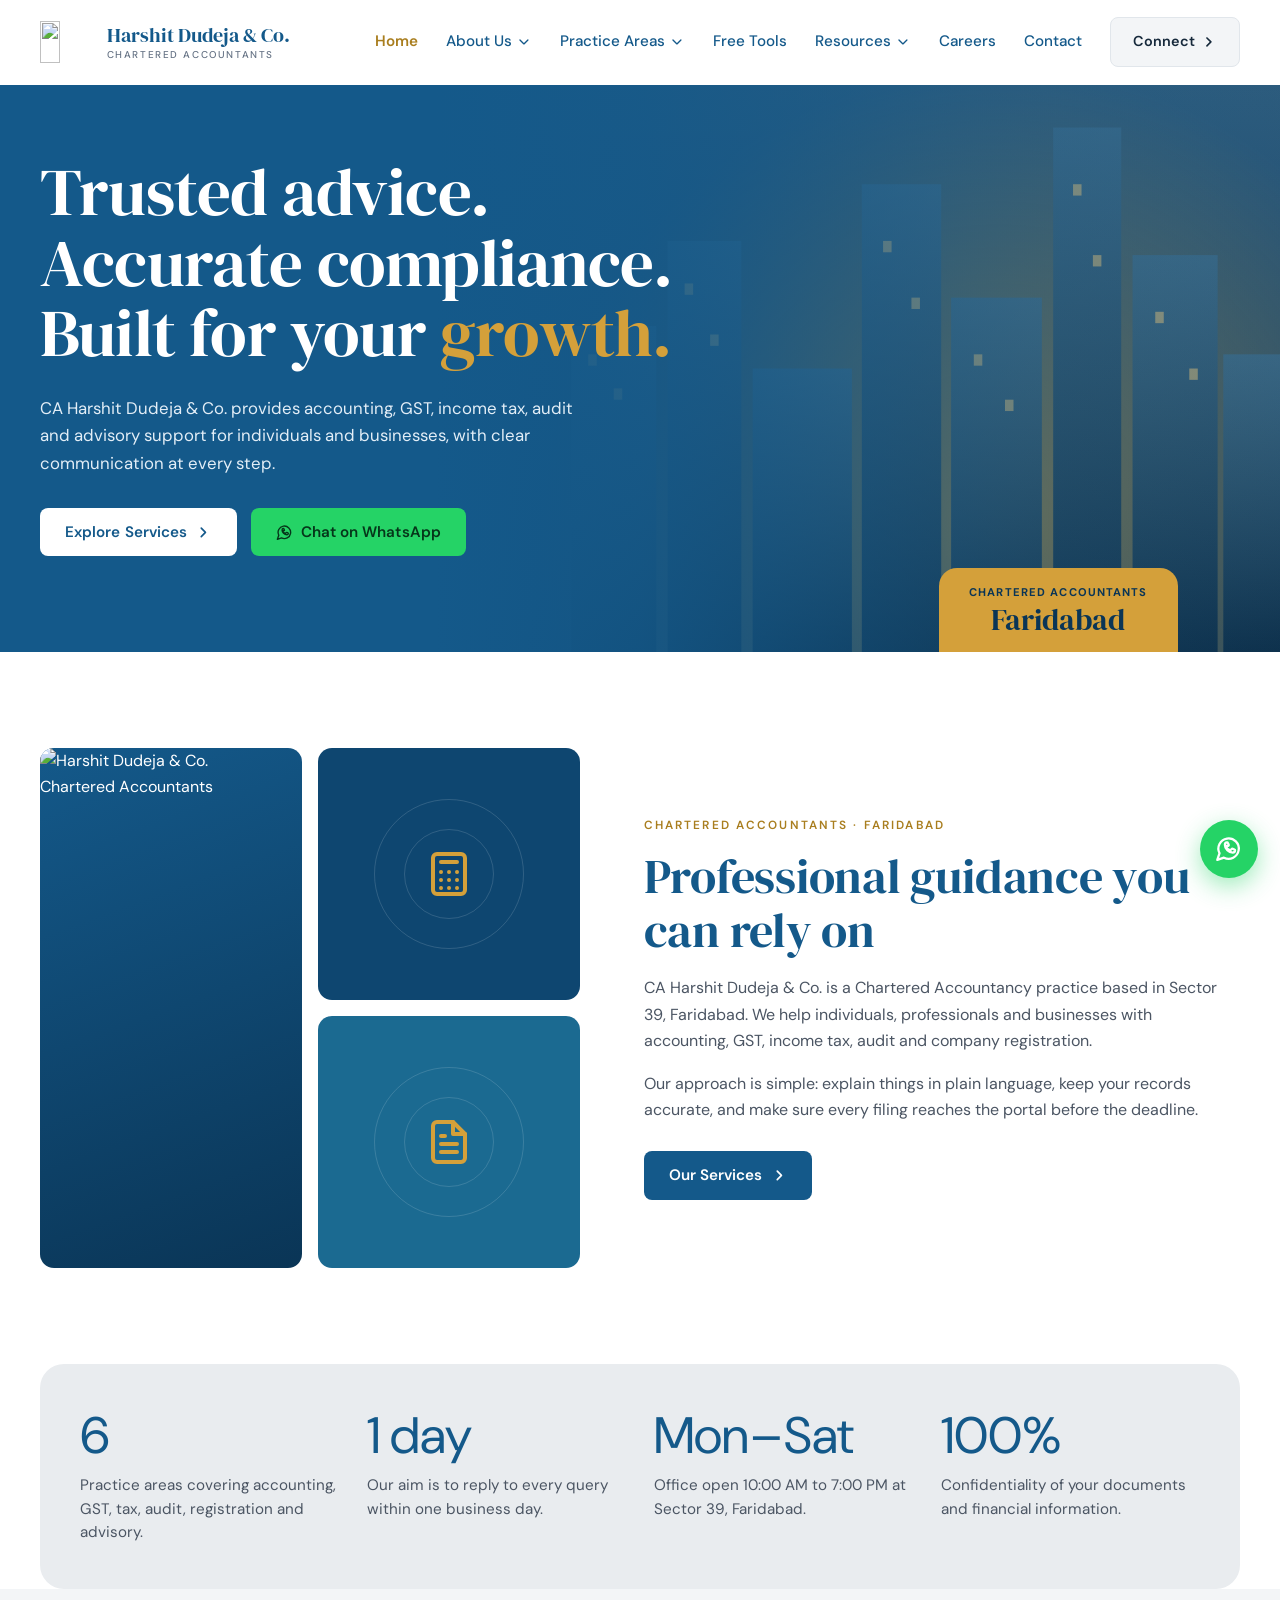
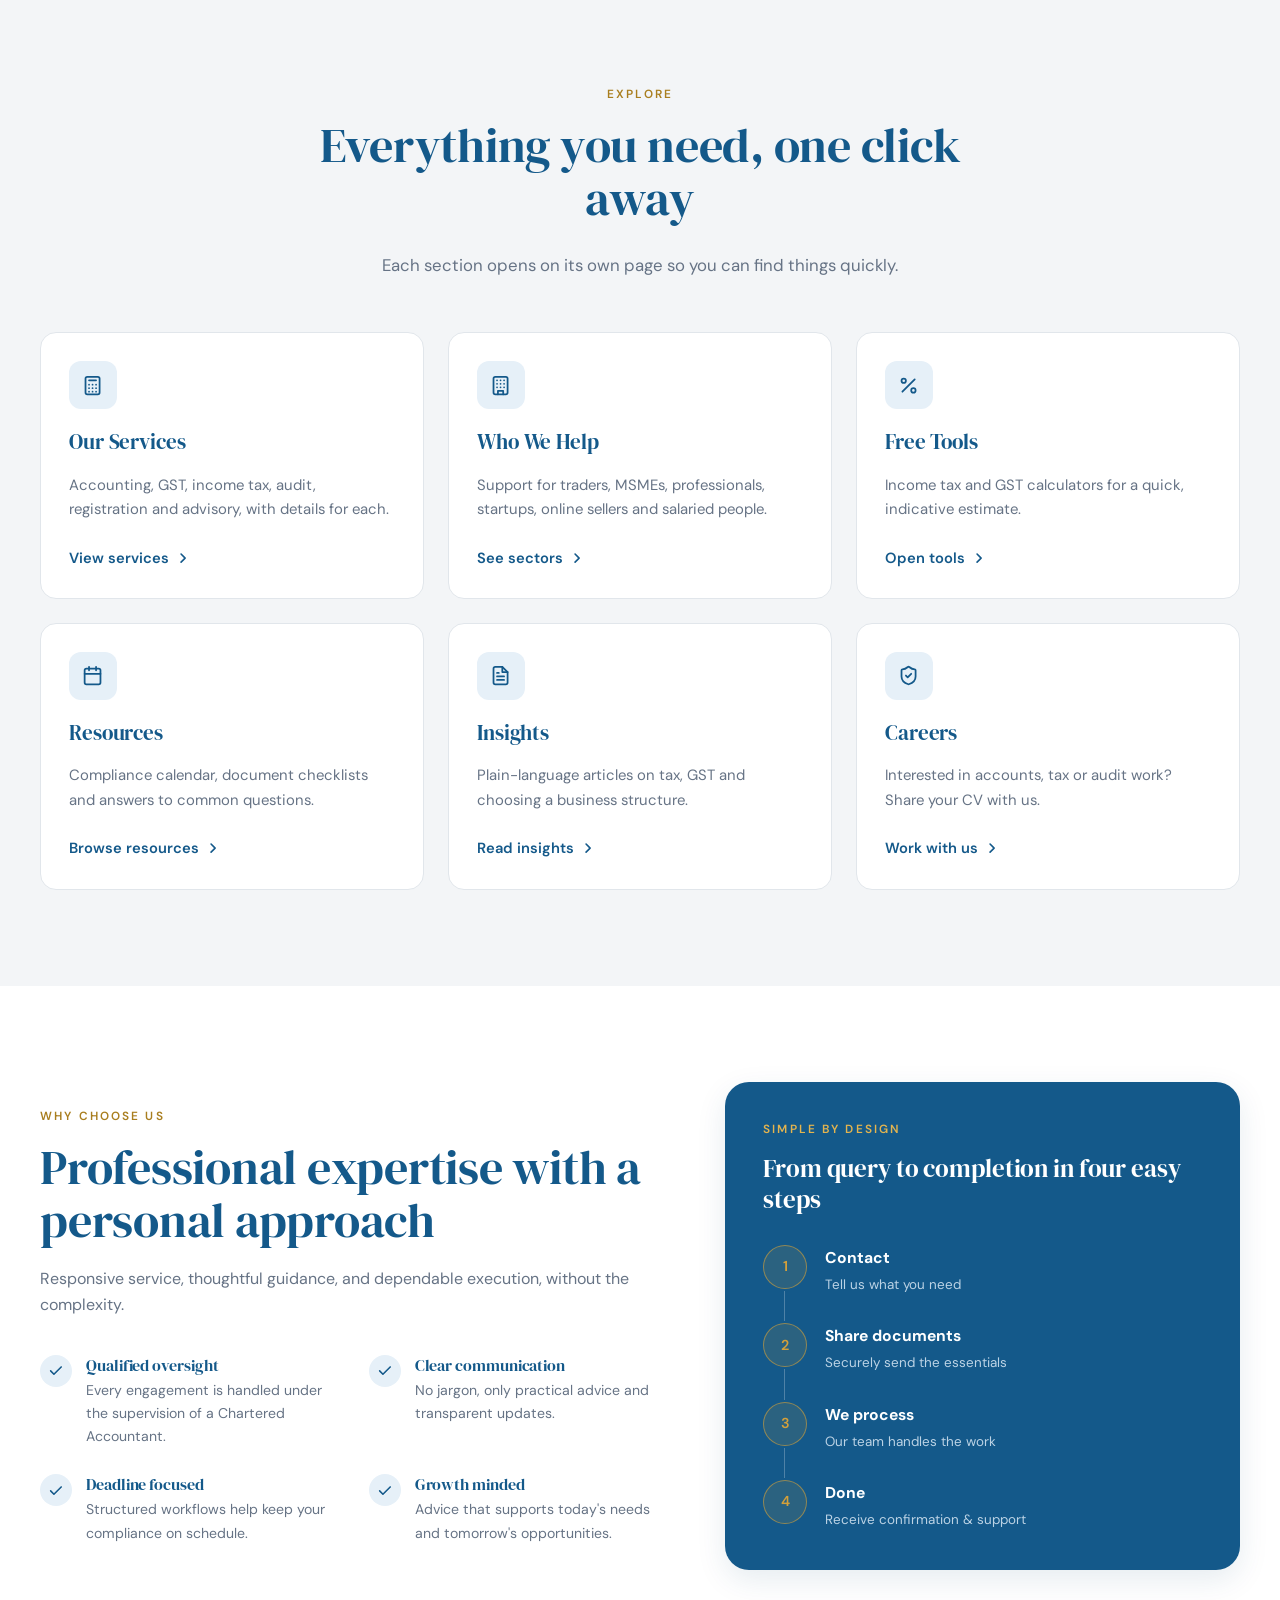
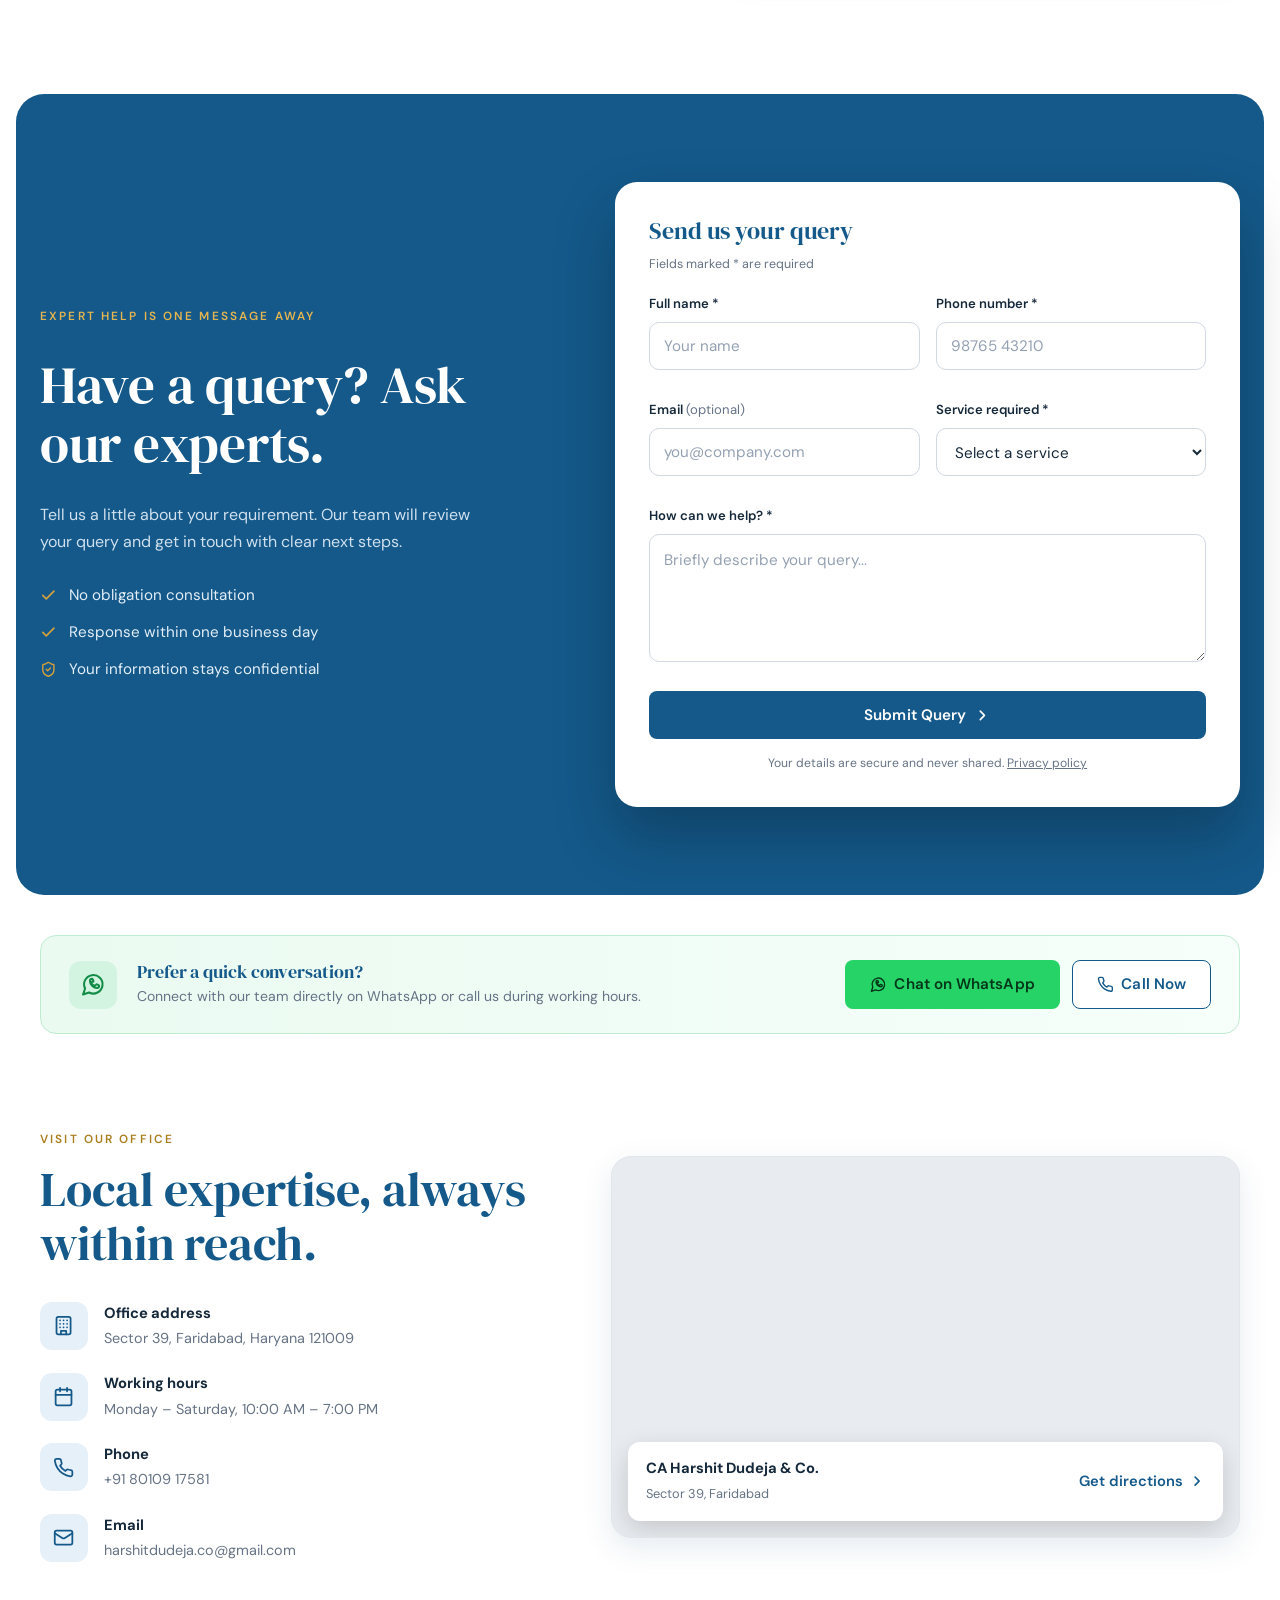
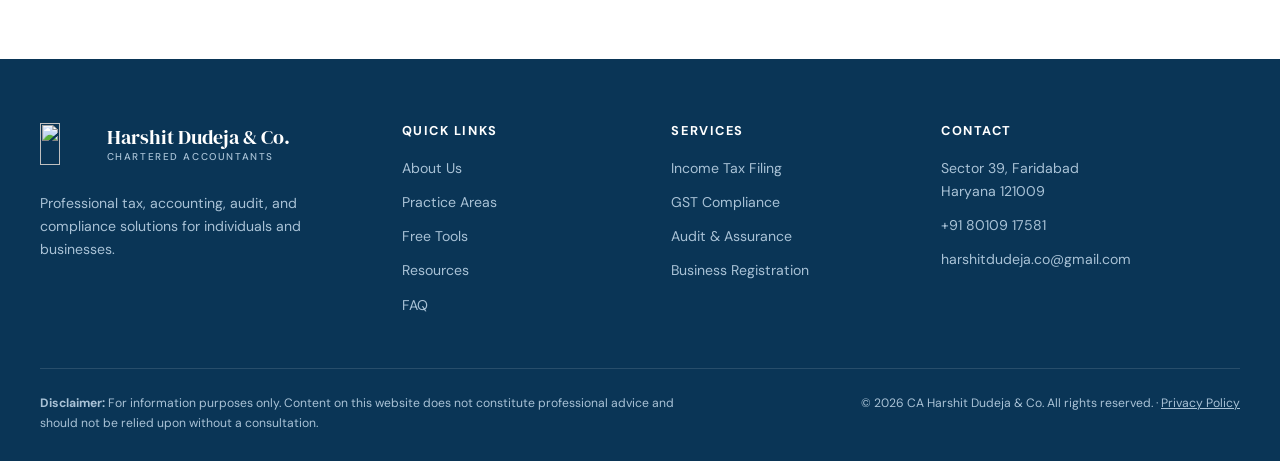
==== index.html @ 0d327aab "Add files via upload" ====
<!DOCTYPE html>
<html lang="en">
<head>
  <meta charset="UTF-8">
  <meta name="viewport" content="width=device-width, initial-scale=1">
  <title>CA Harshit Dudeja &amp; Co. | Chartered Accountants in Faridabad</title>
  <meta name="description" content="CA Harshit Dudeja &amp; Co. offers accounting, GST, income tax filing, audit, company registration and tax planning services from Sector 39, Faridabad.">
  <meta name="theme-color" content="#14598A">
  <link rel="icon" href="images/favicon.png" type="image/png">
  <link rel="apple-touch-icon" href="images/favicon.png">
  <link rel="preconnect" href="https://fonts.googleapis.com">
  <link rel="preconnect" href="https://fonts.gstatic.com" crossorigin>
  <link href="https://fonts.googleapis.com/css2?family=DM+Sans:wght@400;500;600;700&family=DM+Serif+Display&display=swap" rel="stylesheet">
  <link rel="stylesheet" href="style.css?v=6">
  <script type="application/ld+json">
  {
    "@context": "https://schema.org",
    "@type": "AccountingService",
    "name": "CA Harshit Dudeja & Co.",
    "telephone": "+918010917581",
    "email": "harshitdudeja.co@gmail.com",
    "address": {
      "@type": "PostalAddress",
      "streetAddress": "Sector 39",
      "addressLocality": "Faridabad",
      "addressRegion": "Haryana",
      "postalCode": "121009",
      "addressCountry": "IN"
    },
    "openingHours": "Mo-Sa 10:00-19:00"
  }
  </script>
</head>
<body>

<!-- Icon sprite -->
<svg width="0" height="0" style="position:absolute" aria-hidden="true">
  <defs>
    <symbol id="i-calc" viewBox="0 0 24 24" fill="none" stroke="currentColor" stroke-width="2" stroke-linecap="round" stroke-linejoin="round"><rect width="16" height="20" x="4" y="2" rx="2"/><path d="M8 6h8M8 11h.01M12 11h.01M16 11h.01M8 15h.01M12 15h.01M16 15h.01M8 19h.01M12 19h.01M16 19h.01"/></symbol>
    <symbol id="i-file" viewBox="0 0 24 24" fill="none" stroke="currentColor" stroke-width="2" stroke-linecap="round" stroke-linejoin="round"><path d="M14 2H6a2 2 0 0 0-2 2v16a2 2 0 0 0 2 2h12a2 2 0 0 0 2-2V8z"/><path d="M14 2v6h6M16 13H8M16 17H8M10 9H8"/></symbol>
    <symbol id="i-shield" viewBox="0 0 24 24" fill="none" stroke="currentColor" stroke-width="2" stroke-linecap="round" stroke-linejoin="round"><path d="M20 13c0 5-3.5 7.5-7.7 8.9a1 1 0 0 1-.6 0C7.5 20.5 4 18 4 13V6a1 1 0 0 1 1-1c2 0 4.5-1.2 6.2-2.7a1.2 1.2 0 0 1 1.6 0C14.5 3.8 17 5 19 5a1 1 0 0 1 1 1z"/><path d="m9 12 2 2 4-4"/></symbol>
    <symbol id="i-building" viewBox="0 0 24 24" fill="none" stroke="currentColor" stroke-width="2" stroke-linecap="round" stroke-linejoin="round"><rect width="16" height="20" x="4" y="2" rx="2"/><path d="M9 22v-4h6v4M8 6h.01M12 6h.01M16 6h.01M8 10h.01M12 10h.01M16 10h.01M8 14h.01M12 14h.01M16 14h.01"/></symbol>
    <symbol id="i-percent" viewBox="0 0 24 24" fill="none" stroke="currentColor" stroke-width="2" stroke-linecap="round" stroke-linejoin="round"><path d="M19 5 5 19"/><circle cx="6.5" cy="6.5" r="2.5"/><circle cx="17.5" cy="17.5" r="2.5"/></symbol>
    <symbol id="i-calendar" viewBox="0 0 24 24" fill="none" stroke="currentColor" stroke-width="2" stroke-linecap="round" stroke-linejoin="round"><path d="M8 2v4M16 2v4"/><rect width="18" height="18" x="3" y="4" rx="2"/><path d="M3 10h18"/></symbol>
    <symbol id="i-phone" viewBox="0 0 24 24" fill="none" stroke="currentColor" stroke-width="2" stroke-linecap="round" stroke-linejoin="round"><path d="M22 16.9v3a2 2 0 0 1-2.2 2 19.8 19.8 0 0 1-8.6-3.1 19.5 19.5 0 0 1-6-6A19.8 19.8 0 0 1 2.1 4.2 2 2 0 0 1 4.1 2h3a2 2 0 0 1 2 1.7c.1 1 .4 1.9.7 2.8a2 2 0 0 1-.5 2.1L8.1 9.9a16 16 0 0 0 6 6l1.3-1.3a2 2 0 0 1 2.1-.4c.9.3 1.8.6 2.8.7a2 2 0 0 1 1.7 2z"/></symbol>
    <symbol id="i-whatsapp" viewBox="0 0 24 24" fill="none" stroke="currentColor" stroke-width="2" stroke-linecap="round" stroke-linejoin="round"><path d="M7.9 20A9 9 0 1 0 4 16.1L2 22z"/><path d="M9.5 9.5c.5 2 2 3.5 4 4l1.2-1.2a.8.8 0 0 1 .9-.2l1.6.7a.8.8 0 0 1 .5.8c-.1 1-.9 1.9-2 1.9-3.6 0-7-3.4-7-7 0-1.1.9-1.9 1.9-2a.8.8 0 0 1 .8.5l.7 1.6a.8.8 0 0 1-.2.9z"/></symbol>
    <symbol id="i-check" viewBox="0 0 24 24" fill="none" stroke="currentColor" stroke-width="2.4" stroke-linecap="round" stroke-linejoin="round"><path d="M20 6 9 17l-5-5"/></symbol>
    <symbol id="i-arrow" viewBox="0 0 24 24" fill="none" stroke="currentColor" stroke-width="2.4" stroke-linecap="round" stroke-linejoin="round"><path d="m9 6 6 6-6 6"/></symbol>
    <symbol id="i-mail" viewBox="0 0 24 24" fill="none" stroke="currentColor" stroke-width="2" stroke-linecap="round" stroke-linejoin="round"><rect width="20" height="16" x="2" y="4" rx="2"/><path d="m22 7-8.97 5.7a1.94 1.94 0 0 1-2.06 0L2 7"/></symbol>
    <symbol id="i-clock" viewBox="0 0 24 24" fill="none" stroke="currentColor" stroke-width="2" stroke-linecap="round" stroke-linejoin="round"><circle cx="12" cy="12" r="10"/><path d="M12 6v6l4 2"/></symbol>
    <symbol id="i-menu" viewBox="0 0 24 24" fill="none" stroke="currentColor" stroke-width="2" stroke-linecap="round" stroke-linejoin="round"><path d="M4 6h16M4 12h16M4 18h16"/></symbol>
    <symbol id="i-x" viewBox="0 0 24 24" fill="none" stroke="currentColor" stroke-width="2" stroke-linecap="round" stroke-linejoin="round"><path d="M18 6 6 18M6 6l12 12"/></symbol>
    <symbol id="i-chevron" viewBox="0 0 24 24" fill="none" stroke="currentColor" stroke-width="2" stroke-linecap="round" stroke-linejoin="round"><path d="m6 9 6 6 6-6"/></symbol>
    <symbol id="i-up" viewBox="0 0 24 24" fill="none" stroke="currentColor" stroke-width="2.4" stroke-linecap="round" stroke-linejoin="round"><path d="m18 15-6-6-6 6"/></symbol>
  </defs>
</svg>

<a class="skip-link" href="#main">Skip to content</a>

<!-- ============ HEADER ============ -->
<header class="site-header" id="top">
  <div class="container header-inner">
    <a class="brand" href="index.html" aria-label="CA Harshit Dudeja &amp; Co. home">
      <img class="brand-logo" src="images/logo-mark.png" alt="" width="52" height="40">
      <span class="brand-text"><strong>Harshit Dudeja &amp; Co.</strong><small>Chartered Accountants</small></span>
    </a>

    <nav class="nav" id="nav" aria-label="Main navigation">
      <ul class="menu">
        <li><a href="index.html">Home</a></li>
        <li class="has-sub">
          <button class="sub-toggle" type="button" aria-expanded="false">About Us <svg class="i"><use href="#i-chevron"/></svg></button>
          <ul class="sub">
            <li><a href="index.html#about">About the firm</a></li>
            <li><a href="index.html#why">Why choose us</a></li>
            <li><a href="index.html#office">Office &amp; location</a></li>
            <li id="navGallery" hidden><a href="index.html#gallery">Gallery</a></li>
          </ul>
        </li>
        <li class="has-sub">
          <button class="sub-toggle" type="button" aria-expanded="false">Practice Areas <svg class="i"><use href="#i-chevron"/></svg></button>
          <ul class="sub">
            <li><a href="services.html#accounting">Accounting &amp; Bookkeeping</a></li>
            <li><a href="services.html#gst">GST Compliance</a></li>
            <li><a href="services.html#income-tax">Income Tax Filing</a></li>
            <li><a href="services.html#audit">Audit &amp; Assurance</a></li>
            <li><a href="services.html#company">Company / LLP Registration</a></li>
            <li><a href="services.html#tax-planning">Tax Planning &amp; Advisory</a></li>
            <li><a href="services.html#sectors">Who we help</a></li>
          </ul>
        </li>
        <li><a href="tools.html">Free Tools</a></li>
        <li class="has-sub">
          <button class="sub-toggle" type="button" aria-expanded="false">Resources <svg class="i"><use href="#i-chevron"/></svg></button>
          <ul class="sub">
            <li><a href="resources.html">Compliance calendar</a></li>
            <li><a href="resources.html#checklist">Document checklist</a></li>
            <li><a href="insights.html">Insights</a></li>
            <li><a href="resources.html#faq">FAQ</a></li>
          </ul>
        </li>
        <li><a href="careers.html">Careers</a></li>
        <li><a href="index.html#contact">Contact</a></li>
        <li class="menu-cta"><a class="btn-connect" href="index.html#contact">Connect <svg class="i"><use href="#i-arrow"/></svg></a></li>
      </ul>
    </nav>

    <button class="menu-toggle" id="menuToggle" aria-label="Open menu" aria-expanded="false" aria-controls="nav">
      <svg class="i"><use href="#i-menu"/></svg>
    </button>
  </div>
</header>

<main id="main">

<section class="hero">
  <div class="hero-bg" aria-hidden="true">
    <svg class="skyline" viewBox="0 0 800 400" preserveAspectRatio="xMaxYMax slice">
      <defs>
        <linearGradient id="bld" x1="0" y1="0" x2="0" y2="1"><stop offset="0" stop-color="#3C6C8C" stop-opacity=".75"/><stop offset="1" stop-color="#0B2B45" stop-opacity=".95"/></linearGradient>
      </defs>
      <g fill="url(#bld)">
        <rect x="300" y="170" width="60" height="230"/><rect x="368" y="110" width="52" height="290"/><rect x="428" y="200" width="70" height="200"/>
        <rect x="505" y="70" width="56" height="330"/><rect x="568" y="150" width="64" height="250"/><rect x="640" y="30" width="48" height="370"/>
        <rect x="696" y="120" width="60" height="280"/><rect x="760" y="190" width="40" height="210"/>
      </g>
      <g fill="#E7C277" opacity=".55">
        <rect x="312" y="190" width="6" height="8"/><rect x="330" y="214" width="6" height="8"/><rect x="380" y="140" width="6" height="8"/><rect x="398" y="176" width="6" height="8"/>
        <rect x="520" y="110" width="6" height="8"/><rect x="540" y="150" width="6" height="8"/><rect x="584" y="190" width="6" height="8"/><rect x="606" y="222" width="6" height="8"/>
        <rect x="654" y="70" width="6" height="8"/><rect x="668" y="120" width="6" height="8"/><rect x="712" y="160" width="6" height="8"/><rect x="736" y="200" width="6" height="8"/>
      </g>
    </svg>
  </div>
  <div class="hero-photo" aria-hidden="true"></div>
  <div class="hero-overlay" aria-hidden="true"></div>

  <div class="container hero-inner">
    <div class="hero-copy">
      <h1>Trusted advice.<br>Accurate compliance.<br>Built for your <span class="gold">growth.</span></h1>
      <p class="lead">CA Harshit Dudeja &amp; Co. provides accounting, GST, income tax, audit and advisory support for individuals and businesses, with clear communication at every step.</p>
      <div class="hero-actions">
        <a class="btn btn-white" href="services.html">Explore Services <svg class="i"><use href="#i-arrow"/></svg></a>
        <a class="btn btn-wa" href="https://wa.me/918010917581" data-wa="Hello CA Harshit Dudeja & Co., I would like to know more about your services." target="_blank" rel="noopener"><svg class="i"><use href="#i-whatsapp"/></svg> Chat on WhatsApp</a>
      </div>
    </div>
  </div>

  <div class="hero-tab">
    <small>Chartered Accountants</small>
    <strong>Faridabad</strong>
  </div>
</section>


<section class="section" id="about">
  <div class="container about-grid">
    <div class="about-visual">
      <div class="tile tile-photo">
        <div class="monogram"><img src="images/logo-white.png" alt="Harshit Dudeja &amp; Co. Chartered Accountants"></div>
        <!-- Optional: add your photo as images/harshit.jpg. If the file is missing, the monogram above is shown. -->
        <img src="images/harshit.jpg" alt="CA Harshit Dudeja" onerror="this.remove()">
      </div>
      <div class="tile tile-art tile-a"><svg class="i"><use href="#i-calc"/></svg></div>
      <div class="tile tile-art tile-b"><svg class="i"><use href="#i-file"/></svg></div>
    </div>

    <div class="about-copy">
      <p class="eyebrow">Chartered accountants · Faridabad</p>
      <h2>Professional guidance you can rely on</h2>
      <p>CA Harshit Dudeja &amp; Co. is a Chartered Accountancy practice based in Sector 39, Faridabad. We help individuals, professionals and businesses with accounting, GST, income tax, audit and company registration.</p>
      <p>Our approach is simple: explain things in plain language, keep your records accurate, and make sure every filing reaches the portal before the deadline.</p>
      <a class="btn btn-blue" href="services.html">Our Services <svg class="i"><use href="#i-arrow"/></svg></a>
    </div>
  </div>
</section>


<div class="container">
  <div class="facts" role="list">
    <div class="fact" role="listitem"><strong>6</strong><span>Practice areas covering accounting, GST, tax, audit, registration and advisory.</span></div>
    <div class="fact" role="listitem"><strong>1 day</strong><span>Our aim is to reply to every query within one business day.</span></div>
    <div class="fact" role="listitem"><strong>Mon–Sat</strong><span>Office open 10:00 AM to 7:00 PM at Sector 39, Faridabad.</span></div>
    <div class="fact" role="listitem"><strong>100%</strong><span>Confidentiality of your documents and financial information.</span></div>
  </div>
</div>

<section class="section section-soft" id="explore"><div class="container">
    <div class="section-head"><p class="eyebrow">Explore</p><h2>Everything you need, one click away</h2><p>Each section opens on its own page so you can find things quickly.</p></div>
    <div class="grid-3">
<a class="card sector explore" href="services.html"><span class="icon-box"><svg class="i"><use href="#i-calc"/></svg></span><h3>Our Services</h3><p>Accounting, GST, income tax, audit, registration and advisory, with details for each.</p><span class="link-blue">View services <svg class="i"><use href="#i-arrow"/></svg></span></a>
<a class="card sector explore" href="services.html#sectors"><span class="icon-box"><svg class="i"><use href="#i-building"/></svg></span><h3>Who We Help</h3><p>Support for traders, MSMEs, professionals, startups, online sellers and salaried people.</p><span class="link-blue">See sectors <svg class="i"><use href="#i-arrow"/></svg></span></a>
<a class="card sector explore" href="tools.html"><span class="icon-box"><svg class="i"><use href="#i-percent"/></svg></span><h3>Free Tools</h3><p>Income tax and GST calculators for a quick, indicative estimate.</p><span class="link-blue">Open tools <svg class="i"><use href="#i-arrow"/></svg></span></a>
<a class="card sector explore" href="resources.html"><span class="icon-box"><svg class="i"><use href="#i-calendar"/></svg></span><h3>Resources</h3><p>Compliance calendar, document checklists and answers to common questions.</p><span class="link-blue">Browse resources <svg class="i"><use href="#i-arrow"/></svg></span></a>
<a class="card sector explore" href="insights.html"><span class="icon-box"><svg class="i"><use href="#i-file"/></svg></span><h3>Insights</h3><p>Plain-language articles on tax, GST and choosing a business structure.</p><span class="link-blue">Read insights <svg class="i"><use href="#i-arrow"/></svg></span></a>
<a class="card sector explore" href="careers.html"><span class="icon-box"><svg class="i"><use href="#i-shield"/></svg></span><h3>Careers</h3><p>Interested in accounts, tax or audit work? Share your CV with us.</p><span class="link-blue">Work with us <svg class="i"><use href="#i-arrow"/></svg></span></a>
    </div>
</div></section>

<section class="section" id="why">
  <div class="container why-grid">
    <div>
      <p class="eyebrow">Why choose us</p>
      <h2>Professional expertise with a personal approach</h2>
      <p class="muted">Responsive service, thoughtful guidance, and dependable execution, without the complexity.</p>
      <div class="why-list">
        <div class="why-item"><span class="tick"><svg class="i"><use href="#i-check"/></svg></span><div><h3>Qualified oversight</h3><p>Every engagement is handled under the supervision of a Chartered Accountant.</p></div></div>
        <div class="why-item"><span class="tick"><svg class="i"><use href="#i-check"/></svg></span><div><h3>Clear communication</h3><p>No jargon, only practical advice and transparent updates.</p></div></div>
        <div class="why-item"><span class="tick"><svg class="i"><use href="#i-check"/></svg></span><div><h3>Deadline focused</h3><p>Structured workflows help keep your compliance on schedule.</p></div></div>
        <div class="why-item"><span class="tick"><svg class="i"><use href="#i-check"/></svg></span><div><h3>Growth minded</h3><p>Advice that supports today's needs and tomorrow's opportunities.</p></div></div>
      </div>
    </div>

    <div class="steps-card">
      <p class="eyebrow">Simple by design</p>
      <h3>From query to completion in four easy steps</h3>
      <ol class="steps">
        <li><span class="step-num">1</span><div><strong>Contact</strong><small>Tell us what you need</small></div></li>
        <li><span class="step-num">2</span><div><strong>Share documents</strong><small>Securely send the essentials</small></div></li>
        <li><span class="step-num">3</span><div><strong>We process</strong><small>Our team handles the work</small></div></li>
        <li><span class="step-num">4</span><div><strong>Done</strong><small>Receive confirmation &amp; support</small></div></li>
      </ol>
    </div>
  </div>
</section>


<section class="section" id="gallery" hidden>
  <div class="container">
    <div class="section-head"><p class="eyebrow">Gallery</p><h2>Life at our office</h2></div>
    <div class="gallery" id="galleryGrid"></div>
  </div>
</section>


<section class="band" id="contact">
  <div class="panel-blue">
    <div class="container contact-grid">
      <div class="contact-copy">
        <p class="eyebrow">Expert help is one message away</p>
        <h2>Have a query? Ask our experts.</h2>
        <p>Tell us a little about your requirement. Our team will review your query and get in touch with clear next steps.</p>
        <ul class="check-list">
          <li><svg class="i"><use href="#i-check"/></svg> No obligation consultation</li>
          <li><svg class="i"><use href="#i-check"/></svg> Response within one business day</li>
          <li><svg class="i"><use href="#i-shield"/></svg> Your information stays confidential</li>
        </ul>
      </div>

      <form class="query-form" id="queryForm" novalidate>
        <h3>Send us your query</h3>
        <p class="fine-top">Fields marked * are required</p>

        <div class="row-2">
          <div class="field">
            <label for="qName">Full name *</label>
            <input type="text" id="qName" name="name" placeholder="Your name" autocomplete="name" required>
            <span class="error" data-for="qName"></span>
          </div>
          <div class="field">
            <label for="qPhone">Phone number *</label>
            <input type="tel" id="qPhone" name="phone" placeholder="98765 43210" autocomplete="tel" inputmode="tel" required>
            <span class="error" data-for="qPhone"></span>
          </div>
        </div>

        <div class="row-2">
          <div class="field">
            <label for="qEmail">Email <span class="hint">(optional)</span></label>
            <input type="email" id="qEmail" name="email" placeholder="you@company.com" autocomplete="email">
            <span class="error" data-for="qEmail"></span>
          </div>
          <div class="field">
            <label for="qService">Service required *</label>
            <select id="qService" name="service" required>
              <option value="">Select a service</option>
              <option>Accounting &amp; Bookkeeping</option>
              <option>GST Compliance</option>
              <option>Income Tax Filing</option>
              <option>Audit &amp; Assurance</option>
              <option>Company / LLP Registration</option>
              <option>Tax Planning &amp; Advisory</option>
              <option>Other</option>
            </select>
            <span class="error" data-for="qService"></span>
          </div>
        </div>

        <div class="field">
          <label for="qMessage">How can we help? *</label>
          <textarea id="qMessage" name="message" rows="4" placeholder="Briefly describe your query..." required></textarea>
          <span class="error" data-for="qMessage"></span>
        </div>

        <!-- Spam trap: real visitors never see or fill this -->
        <input type="checkbox" name="botcheck" class="hp" tabindex="-1" autocomplete="off" aria-hidden="true">

        <button class="btn btn-blue block" type="submit" id="qSubmit"><span id="qSubmitText">Submit Query</span> <svg class="i"><use href="#i-arrow"/></svg></button>
        <p class="form-status" id="formStatus" role="status" aria-live="polite"></p>
        <p class="fine center">Your details are secure and never shared. <a class="text-btn" href="privacy.html">Privacy policy</a></p>
      </form>
    </div>
  </div>
</section>


<section class="section tight">
  <div class="container">
    <div class="wa-banner">
      <span class="wa-icon"><svg class="i"><use href="#i-whatsapp"/></svg></span>
      <div class="wa-text">
        <h3>Prefer a quick conversation?</h3>
        <p>Connect with our team directly on WhatsApp or call us during working hours.</p>
      </div>
      <div class="wa-actions">
        <a class="btn btn-wa" href="https://wa.me/918010917581" data-wa="Hello CA Harshit Dudeja & Co., I need some help." target="_blank" rel="noopener"><svg class="i"><use href="#i-whatsapp"/></svg> Chat on WhatsApp</a>
        <a class="btn btn-outline" href="tel:+918010917581"><svg class="i"><use href="#i-phone"/></svg> Call Now</a>
      </div>
    </div>
  </div>
</section>

<section class="section" id="office">
  <div class="container office-grid">
    <div>
      <p class="eyebrow">Visit our office</p>
      <h2>Local expertise, always within reach.</h2>
      <ul class="contact-list">
        <li><span class="icon-box"><svg class="i"><use href="#i-building"/></svg></span><div><strong>Office address</strong><span>Sector 39, Faridabad, Haryana 121009</span></div></li>
        <li><span class="icon-box"><svg class="i"><use href="#i-calendar"/></svg></span><div><strong>Working hours</strong><span>Monday – Saturday, 10:00 AM – 7:00 PM</span></div></li>
        <li><span class="icon-box"><svg class="i"><use href="#i-phone"/></svg></span><div><strong>Phone</strong><a href="tel:+918010917581">+91 80109 17581</a></div></li>
        <li><span class="icon-box"><svg class="i"><use href="#i-mail"/></svg></span><div><strong>Email</strong><a href="mailto:harshitdudeja.co@gmail.com">harshitdudeja.co@gmail.com</a></div></li>
      </ul>
    </div>

    <div class="map-card">
      <iframe title="Map showing Sector 39, Faridabad" loading="lazy" referrerpolicy="no-referrer-when-downgrade"
        src="https://www.google.com/maps?q=Sector+39,+Faridabad,+Haryana+121009&amp;output=embed"></iframe>
      <div class="map-info">
        <div><strong>CA Harshit Dudeja &amp; Co.</strong><small>Sector 39, Faridabad</small></div>
        <a class="link-blue" href="https://www.google.com/maps/dir/?api=1&amp;destination=Sector+39,+Faridabad,+Haryana+121009" target="_blank" rel="noopener">Get directions <svg class="i"><use href="#i-arrow"/></svg></a>
      </div>
    </div>
  </div>
</section>

</main>

<!-- ============ FOOTER ============ -->
<footer class="site-footer">
  <div class="container footer-grid">
    <div>
      <a class="brand brand-light" href="index.html">
        <img class="brand-logo" src="images/logo-mark-white.png" alt="" width="52" height="40">
        <span class="brand-text"><strong>Harshit Dudeja &amp; Co.</strong><small>Chartered Accountants</small></span>
      </a>
      <p class="footer-about">Professional tax, accounting, audit, and compliance solutions for individuals and businesses.</p>
    </div>
    <div>
      <h4>Quick Links</h4>
      <a href="index.html#about">About Us</a>
      <a href="services.html">Practice Areas</a>
      <a href="tools.html">Free Tools</a>
      <a href="resources.html">Resources</a>
      <a href="resources.html#faq">FAQ</a>
    </div>
    <div>
      <h4>Services</h4>
      <a href="services.html">Income Tax Filing</a>
      <a href="services.html">GST Compliance</a>
      <a href="services.html">Audit &amp; Assurance</a>
      <a href="services.html">Business Registration</a>
    </div>
    <div>
      <h4>Contact</h4>
      <span>Sector 39, Faridabad<br>Haryana 121009</span>
      <a href="tel:+918010917581">+91 80109 17581</a>
      <a href="mailto:harshitdudeja.co@gmail.com">harshitdudeja.co@gmail.com</a>
    </div>
  </div>
  <div class="container footer-bottom">
    <p><strong>Disclaimer:</strong> For information purposes only. Content on this website does not constitute professional advice and should not be relied upon without a consultation.</p>
    <p>© <span id="year">2026</span> CA Harshit Dudeja &amp; Co. All rights reserved. · <a class="text-btn" href="privacy.html">Privacy Policy</a></p>
  </div>
</footer>

<!-- Floating buttons -->
<a class="wa-float" id="waFloat" href="https://wa.me/918010917581" data-wa="Hello CA Harshit Dudeja & Co., I need some help." target="_blank" rel="noopener" aria-label="Chat with us on WhatsApp">
  <svg class="i"><use href="#i-whatsapp"/></svg>
  <span class="wa-tip">Chat with us</span>
</a>
<button class="to-top" id="toTop" aria-label="Back to top" hidden><svg class="i"><use href="#i-up"/></svg></button>

<!-- Mobile sticky bar -->
<div class="mobile-bar">
  <a class="btn btn-outline" href="tel:+918010917581"><svg class="i"><use href="#i-phone"/></svg> Call</a>
  <a class="btn btn-wa" href="https://wa.me/918010917581" data-wa="Hello CA Harshit Dudeja & Co., I need some help." target="_blank" rel="noopener"><svg class="i"><use href="#i-whatsapp"/></svg> WhatsApp</a>
</div>

<!-- Article / policy modal -->
<dialog class="modal" id="modal" aria-labelledby="modalTitle">
  <div class="modal-inner">
    <button class="modal-close" id="modalClose" aria-label="Close"><svg class="i"><use href="#i-x"/></svg></button>
    <h3 id="modalTitle"></h3>
    <div id="modalBody"></div>
    <a class="btn btn-wa" id="modalWa" href="https://wa.me/918010917581" target="_blank" rel="noopener"><svg class="i"><use href="#i-whatsapp"/></svg> Ask us about this</a>
  </div>
</dialog>

<script src="script.js?v=6"></script>
</body>
</html>
---- style.css ----
/* =========================================================
   CA Harshit Dudeja & Co. — style.css
   Corporate blue + gold, rounded panels, dropdown navigation
   ========================================================= */

:root {
  --font-display: 'DM Serif Display', Georgia, 'Times New Roman', serif;
  --font-body: 'DM Sans', system-ui, -apple-system, 'Segoe UI', Roboto, sans-serif;
  --blue: #14598A;
  --blue-dark: #0E4670;
  --blue-deep: #0A3556;
  --gold: #D4A03A;
  --gold-dark: #A97E1F;
  --gold-soft: #FBF3DF;
  --green: #5E9E3E;
  --green-light: #9BD17A;
  --wa: #25D366;
  --ink: #16293B;
  --text: #4B5563;
  --muted: #667385;
  --line: #E1E6EB;
  --grey: #E9ECEF;
  --soft: #F3F5F7;
  --bg: #FFFFFF;
  --radius: 16px;
  --radius-sm: 10px;
  --shadow: 0 10px 30px rgba(14, 70, 112, .1);
  --header-h: 84px;
}

*, *::before, *::after { box-sizing: border-box; }
html { scroll-padding-top: calc(var(--header-h) + 8px); -webkit-text-size-adjust: 100%; }
body {
  margin: 0;
  font-family: var(--font-body);
  color: var(--text);
  background: var(--bg);
  line-height: 1.65;
  font-size: 16px;
}
img, svg, iframe { max-width: 100%; }
h1, h2, h3, h4 { font-family: var(--font-display); font-weight: 400; line-height: 1.2; margin: 0 0 .55em; color: var(--blue); letter-spacing: -.01em; }
h2 { font-size: clamp(1.8rem, 3.6vw, 2.7rem); }
h3 { font-size: 1.2rem; }
p { margin: 0 0 1em; }
a { color: inherit; }
button { font: inherit; cursor: pointer; }
ul, ol { margin: 0; padding: 0; list-style: none; }

.container { width: min(1200px, 100% - 40px); margin-inline: auto; }
.i { width: 1.1em; height: 1.1em; flex: none; vertical-align: -.18em; }
.gold { color: var(--gold); }
.muted { color: var(--muted); }
.center { text-align: center; }

:focus-visible { outline: 3px solid var(--gold); outline-offset: 2px; border-radius: 6px; }
.skip-link { position: absolute; left: -999px; top: 8px; background: var(--blue); color: #fff; padding: 10px 16px; border-radius: 8px; z-index: 300; }
.skip-link:focus { left: 8px; }

.eyebrow { font-size: .8rem; font-weight: 600; letter-spacing: .1em; text-transform: uppercase; color: var(--muted); margin-bottom: 14px; }
.eyebrow::before { content: "»"; color: var(--blue); font-weight: 700; margin-right: 8px; font-size: 1.1em; }

/* ---------- Buttons ---------- */
.btn {
  display: inline-flex; align-items: center; justify-content: center; gap: 8px;
  padding: 14px 24px; border-radius: 8px; border: 1.5px solid transparent;
  font-weight: 600; font-size: .95rem; text-decoration: none; line-height: 1.2;
  transition: transform .15s ease, background .2s ease, color .2s ease, box-shadow .2s ease, border-color .2s ease;
}
.btn:hover { transform: translateY(-2px); }
.btn.block { width: 100%; }
.btn-white { background: #fff; color: var(--blue); }
.btn-white:hover { box-shadow: 0 8px 22px rgba(0, 0, 0, .22); }
.btn-blue { background: var(--blue); color: #fff; }
.btn-blue:hover { background: var(--blue-dark); box-shadow: 0 8px 22px rgba(20, 89, 138, .35); }
.btn-wa { background: var(--wa); color: #06361A; }
.btn-wa:hover { background: #2FE06F; box-shadow: 0 8px 20px rgba(37, 211, 102, .35); }
.btn-outline { background: #fff; color: var(--blue); border-color: var(--blue); }
.btn-outline:hover { background: var(--blue); color: #fff; }

.link-blue { display: inline-flex; align-items: center; gap: 6px; color: var(--blue); font-weight: 600; font-size: .92rem; text-decoration: none; background: none; border: 0; padding: 0; }
.link-blue:hover { color: var(--gold-dark); }
.link-blue .i { transition: transform .2s ease; }
.link-blue:hover .i { transform: translateX(4px); }
.text-btn { background: none; border: 0; padding: 0; color: inherit; text-decoration: underline; font-size: inherit; }

/* ---------- Header + dropdown nav ---------- */
.site-header { position: sticky; top: 0; z-index: 100; background: #fff; border-bottom: 1px solid transparent; transition: box-shadow .2s ease, border-color .2s ease; }
.site-header.scrolled { box-shadow: 0 6px 24px rgba(14, 70, 112, .1); border-color: var(--line); }
.header-inner { display: flex; align-items: center; justify-content: space-between; height: var(--header-h); gap: 20px; }

.brand { display: inline-flex; align-items: center; gap: 12px; text-decoration: none; }
.brand-mark { display: grid; place-items: center; width: 44px; height: 44px; border-radius: 10px; background: var(--blue); color: var(--gold); font-family: var(--font-body); font-weight: 700; font-size: 1rem; }
.brand-text { display: flex; flex-direction: column; line-height: 1.2; }
.brand-text strong { font-family: var(--font-body); font-weight: 700; font-size: 1.05rem; color: var(--blue); }
.brand-text small { font-size: .72rem; color: var(--muted); letter-spacing: .02em; }
.brand-light .brand-text strong { color: #fff; }
.brand-light .brand-text small { color: #A9C2D6; }
.brand-light .brand-mark { background: rgba(255, 255, 255, .1); border: 1px solid rgba(212, 160, 58, .4); }

.menu { display: flex; align-items: center; gap: 4px; }
.menu > li { position: relative; }
.menu > li > a, .sub-toggle {
  display: inline-flex; align-items: center; gap: 4px; padding: 10px 12px;
  color: var(--blue); font-weight: 500; font-size: .95rem; text-decoration: none;
  background: none; border: 0; border-radius: 8px;
}
.menu > li > a:hover, .sub-toggle:hover { color: var(--gold-dark); }
.sub-toggle .i { font-size: .95em; transition: transform .2s ease; }

.sub {
  display: none; position: absolute; top: 100%; left: 0; min-width: 250px; z-index: 20;
  background: #fff; border: 1px solid var(--line); border-radius: 12px; padding: 8px;
  box-shadow: 0 20px 40px rgba(14, 70, 112, .16);
}
.sub a { display: block; padding: 10px 14px; border-radius: 8px; color: var(--ink); font-size: .9rem; text-decoration: none; }
.sub a:hover { background: var(--soft); color: var(--blue); }
@media (hover: hover) and (min-width: 821px) {
  .has-sub:hover > .sub { display: block; }
  .has-sub:hover > .sub-toggle .i { transform: rotate(180deg); }
}
.has-sub.open > .sub { display: block; }
.has-sub.open > .sub-toggle .i { transform: rotate(180deg); }

.menu .btn-connect { display: inline-flex; align-items: center; gap: 6px; margin-left: 12px; padding: 12px 22px; border-radius: 8px; background: var(--soft); border: 1px solid var(--line); color: var(--ink); font-weight: 600; font-size: .9rem; text-decoration: none; transition: background .2s, color .2s; }
.menu .btn-connect:hover { background: var(--blue); color: #fff; }

.menu-toggle { display: none; width: 44px; height: 44px; border-radius: 10px; border: 1px solid var(--line); background: #fff; color: var(--blue); font-size: 1.3rem; align-items: center; justify-content: center; }

/* ---------- Hero ---------- */
.hero { position: relative; min-height: 560px; display: flex; align-items: center; overflow: hidden; color: #fff; }
.hero-bg {
  position: absolute; inset: 0;
  background:
    radial-gradient(circle at 78% 78%, rgba(212, 160, 58, .55), transparent 42%),
    linear-gradient(180deg, #2F5C7C 0%, #12395A 100%);
}
.skyline { position: absolute; right: 0; bottom: 0; width: 70%; height: 100%; }
.hero-photo { position: absolute; inset: 0; background: url("images/hero.jpg") center / cover no-repeat; }  /* optional: add images/hero.jpg */
.hero-overlay { position: absolute; inset: 0; background: linear-gradient(90deg, var(--blue) 0%, var(--blue) 34%, rgba(20, 89, 138, .86) 50%, rgba(20, 89, 138, .25) 82%, rgba(20, 89, 138, .1) 100%); }
.hero-inner { position: relative; z-index: 1; padding: 72px 0 96px; }
.hero-copy { max-width: 720px; }
.hero h1 { font-size: clamp(1.8rem, 3.7vw, 2.9rem); text-transform: uppercase; color: #fff; line-height: 1.22; margin-bottom: 22px; letter-spacing: .01em; }
.lead { color: #E3EEF7; font-size: 1.05rem; max-width: 540px; margin-bottom: 30px; }
.hero-actions { display: flex; flex-wrap: wrap; gap: 14px; }

.hero-tab { position: absolute; right: clamp(16px, 8vw, 120px); bottom: 0; z-index: 2; background: var(--gold); color: var(--blue-deep); padding: 18px 30px 16px; border-radius: 18px 18px 0 0; text-align: center; line-height: 1.1; }
.hero-tab small { display: block; font-size: .7rem; font-weight: 700; letter-spacing: .1em; text-transform: uppercase; margin-bottom: 4px; }
.hero-tab strong { font-family: var(--font-display); font-size: 1.9rem; }

/* ---------- Sections ---------- */
.section { padding: 96px 0; }
.section.tight { padding: 40px 0 0; }
.section-soft { background: var(--soft); }
.section-head { max-width: 700px; margin: 0 auto 52px; text-align: center; }
.section-head p:last-child { color: var(--muted); font-size: 1.05rem; margin-bottom: 0; }
.section-head.on-dark h2 { color: #fff; }
.section-head.on-dark .eyebrow { color: var(--green-light); }
.section-head.on-dark .eyebrow::before { color: var(--green-light); }
.section-head.on-dark p:last-child { color: #CFE0EE; }

.grid-3 { display: grid; grid-template-columns: repeat(3, 1fr); gap: 24px; }
.grid-2 { display: grid; grid-template-columns: repeat(2, 1fr); gap: 24px; }

.card { background: #fff; border: 1px solid var(--line); border-radius: var(--radius); }
.icon-box { display: grid; place-items: center; width: 48px; height: 48px; flex: none; border-radius: 12px; background: #E6F0F8; color: var(--blue); font-size: 1.2rem; }

/* About */
.about-grid { display: grid; grid-template-columns: .95fr 1.05fr; gap: 64px; align-items: center; }
.about-visual { display: grid; grid-template-columns: 1fr 1fr; grid-template-rows: 1fr 1fr; gap: 16px; height: 520px; }
.tile { border-radius: 14px; overflow: hidden; position: relative; }
.tile-photo { grid-row: 1 / 3; background: linear-gradient(160deg, var(--blue), var(--blue-deep)); }
.tile-photo img { position: absolute; inset: 0; width: 100%; height: 100%; object-fit: cover; }
.monogram { position: absolute; inset: 0; display: flex; flex-direction: column; align-items: center; justify-content: center; gap: 12px; color: #fff; }
.monogram span { display: grid; place-items: center; width: 92px; height: 92px; border-radius: 50%; border: 1px solid rgba(212, 160, 58, .6); background: rgba(255, 255, 255, .06); color: var(--gold); font-family: var(--font-body); font-weight: 700; font-size: 1.9rem; }
.monogram small { font-size: .85rem; color: #CFE0EE; }
.tile-art { display: grid; place-items: center; color: var(--gold); font-size: 3rem; }
.tile-art::before, .tile-art::after { content: ""; position: absolute; border-radius: 50%; border: 1px solid rgba(255, 255, 255, .14); }
.tile-art::before { width: 150px; height: 150px; }
.tile-art::after { width: 90px; height: 90px; }
.tile-art .i { position: relative; z-index: 1; width: 1em; height: 1em; }
.tile-a { background: #0E4670; }
.tile-b { background: #1B6A91; }

.about-copy h2 { margin-bottom: 18px; }
.about-copy p { max-width: 54ch; }
.about-copy .btn { margin-top: 12px; }

/* Facts strip */
.facts { display: grid; grid-template-columns: repeat(4, 1fr); gap: 28px; background: var(--grey); border-radius: 24px; padding: 44px 40px; }
.fact strong { display: block; font-family: var(--font-body); font-size: clamp(2.2rem, 4vw, 3.4rem); font-weight: 500; color: var(--blue); line-height: 1.1; margin-bottom: 10px; }
.fact span { display: block; font-size: .95rem; color: var(--text); line-height: 1.55; }

/* Blue panels (services, contact) */
.band { padding: 28px 16px 0; }
.panel-blue { max-width: 1380px; margin: 0 auto; background: var(--blue); border-radius: 28px; padding: 88px 0; color: #fff; }
#services { padding-top: 40px; }

.service { padding: 28px; display: flex; flex-direction: column; gap: 6px; transition: transform .2s ease, box-shadow .2s ease; border: 0; }
.service:hover { transform: translateY(-4px); box-shadow: 0 16px 36px rgba(0, 0, 0, .22); }
.service .icon-box { margin-bottom: 14px; }
.service h3 { margin-bottom: 8px; }
.service p { color: var(--muted); font-size: .94rem; flex: 1; margin-bottom: 20px; }

/* Why */
.why-grid { display: grid; grid-template-columns: 1.1fr .9fr; gap: 56px; align-items: center; }
.why-grid h2 { margin-bottom: 18px; }
.why-list { display: grid; grid-template-columns: repeat(2, 1fr); gap: 26px 28px; margin-top: 36px; }
.why-item { display: flex; gap: 14px; }
.tick { display: grid; place-items: center; width: 32px; height: 32px; flex: none; border-radius: 50%; background: #E6F0F8; color: var(--blue); font-size: .9rem; }
.why-item h3 { font-size: 1rem; margin-bottom: 4px; }
.why-item p { margin: 0; color: var(--muted); font-size: .88rem; }

.steps-card { background: var(--blue); color: #fff; border-radius: 24px; padding: 38px; box-shadow: var(--shadow); }
.steps-card .eyebrow { color: var(--green-light); }
.steps-card .eyebrow::before { color: var(--green-light); }
.steps-card h3 { font-size: 1.55rem; color: #fff; margin-bottom: 30px; }
.steps li { display: flex; gap: 18px; position: relative; padding-bottom: 26px; }
.steps li:last-child { padding-bottom: 0; }
.steps li:not(:last-child)::before { content: ""; position: absolute; left: 21px; top: 46px; bottom: 2px; width: 1px; background: rgba(255, 255, 255, .25); }
.step-num { display: grid; place-items: center; width: 44px; height: 44px; flex: none; border-radius: 50%; border: 1px solid rgba(212, 160, 58, .6); background: rgba(212, 160, 58, .12); color: var(--gold); font-weight: 600; font-size: .9rem; }
.steps strong { display: block; font-size: .98rem; }
.steps small { color: #BCD3E5; font-size: .84rem; }

/* Tools */
.tool { padding: 30px; }
.tool-head { display: flex; align-items: center; gap: 14px; margin-bottom: 24px; }
.tool-head h3 { margin: 0; }
.tool-head small { color: var(--muted); font-size: .8rem; }
label { display: block; font-size: .82rem; font-weight: 600; color: var(--ink); margin: 14px 0 7px; }
.hint { font-weight: 400; color: var(--muted); }
input[type="text"], input[type="tel"], input[type="email"], input[type="number"], select, textarea {
  width: 100%; padding: 13px 14px; font: inherit; font-size: .95rem; color: var(--ink);
  background: #fff; border: 1px solid #D0D8E1; border-radius: var(--radius-sm);
  transition: border-color .2s ease, box-shadow .2s ease;
}
input::placeholder, textarea::placeholder { color: #94A1B3; }
input:focus, select:focus, textarea:focus { outline: none; border-color: var(--blue); box-shadow: 0 0 0 3px rgba(20, 89, 138, .18); }
input:not([type="checkbox"]), select { height: 48px; }
textarea { resize: vertical; min-height: 110px; }
.check { display: flex; align-items: flex-start; gap: 10px; font-weight: 500; color: var(--muted); margin-top: 16px; cursor: pointer; }
.check input { width: 18px; height: 18px; margin-top: 2px; accent-color: var(--blue); flex: none; }
.row-2 { display: grid; grid-template-columns: 1fr 1fr; gap: 16px; }

.result-grid { display: grid; grid-template-columns: 1fr 1fr; gap: 12px; margin-top: 20px; }
.result { background: #E9F1F8; border-radius: var(--radius-sm); padding: 16px; }
.result span { display: block; font-size: .78rem; color: var(--muted); margin-bottom: 4px; }
.result strong { font-family: var(--font-body); font-size: 1.45rem; font-weight: 600; color: var(--blue); }
.verdict { margin: 14px 0 0; font-size: .88rem; color: var(--muted); min-height: 1.4em; }
.verdict b { color: var(--blue); }
.tool-note { text-align: center; color: var(--muted); font-size: .78rem; margin: 28px auto 0; max-width: 640px; }

.segmented { display: grid; grid-template-columns: 1fr 1fr; gap: 4px; background: var(--soft); padding: 4px; border-radius: 12px; margin-top: 18px; }
.seg { border: 0; background: transparent; padding: 10px; border-radius: 9px; font-weight: 600; font-size: .88rem; color: var(--muted); transition: background .2s, color .2s; }
.seg.active { background: #fff; color: var(--blue); box-shadow: 0 2px 8px rgba(14, 70, 112, .12); }

/* Calendar + checklist */
.panel { padding: 30px; display: flex; flex-direction: column; }
.panel-head { display: flex; justify-content: space-between; align-items: flex-start; margin-bottom: 20px; }
.panel-head h3 { font-size: 1.5rem; margin: 0; }
.panel-head .eyebrow { margin-bottom: 6px; font-size: .7rem; }

.deadlines { margin-bottom: 20px; }
.deadlines li { display: flex; align-items: center; gap: 16px; padding: 14px 0; border-bottom: 1px solid var(--line); }
.date-box { width: 52px; flex: none; text-align: center; background: var(--soft); border-radius: 10px; padding: 7px 0; line-height: 1.1; }
.date-box b { display: block; font-family: var(--font-body); font-size: 1.15rem; color: var(--blue); }
.date-box span { font-size: .66rem; font-weight: 700; color: var(--gold-dark); letter-spacing: .06em; text-transform: uppercase; }
.deadline-text { flex: 1; min-width: 0; }
.deadline-text strong { display: block; font-size: .95rem; font-weight: 600; color: var(--ink); }
.deadline-text small { color: var(--muted); font-size: .8rem; }
.wa-mini { display: grid; place-items: center; width: 38px; height: 38px; border-radius: 50%; background: #E6F8EE; color: #128C46; text-decoration: none; flex: none; transition: background .2s; }
.wa-mini:hover { background: #CDF1DC; }
.fine { color: var(--muted); font-size: .76rem; margin: 14px 0 0; }
.fine-top { color: var(--muted); font-size: .78rem; margin: -6px 0 6px; }

.tabs { display: grid; grid-template-columns: 1fr 1fr 1.6fr; gap: 4px; background: var(--soft); padding: 4px; border-radius: 12px; margin-bottom: 22px; }
.tab { border: 0; background: transparent; padding: 11px 8px; border-radius: 9px; font-weight: 600; font-size: .82rem; color: var(--muted); }
.tab.active { background: #fff; color: var(--blue); box-shadow: 0 2px 8px rgba(14, 70, 112, .12); }
.doc-list { display: grid; gap: 14px; margin-bottom: 22px; flex: 1; align-content: start; }
.doc-list[hidden] { display: none; }
.doc-list li { display: flex; align-items: flex-start; gap: 12px; font-size: .92rem; color: var(--text); }
.doc-list .i { color: var(--blue); background: #E6F0F8; border-radius: 50%; padding: 5px; width: 26px; height: 26px; margin-top: -2px; }

/* Articles */
.article { overflow: hidden; display: flex; flex-direction: column; transition: transform .2s ease, box-shadow .2s ease; }
.article:hover { transform: translateY(-4px); box-shadow: var(--shadow); }
.article-art { position: relative; height: 150px; display: grid; place-items: center; color: var(--gold); font-size: 2.4rem; overflow: hidden; }
.article-art::before, .article-art::after { content: ""; position: absolute; border-radius: 50%; border: 1px solid rgba(255, 255, 255, .14); }
.article-art::before { width: 160px; height: 160px; }
.article-art::after { width: 96px; height: 96px; }
.article-art .i { position: relative; z-index: 1; width: 1em; height: 1em; }
.art-a { background: #0E4670; }
.art-b { background: #165C80; }
.art-c { background: #1B6A91; }
.tag { position: absolute; top: 14px; left: 14px; z-index: 2; background: rgba(255, 255, 255, .16); color: #fff; font-size: .66rem; font-weight: 700; letter-spacing: .06em; text-transform: uppercase; padding: 5px 11px; border-radius: 999px; }
.article-body { padding: 24px; display: flex; flex-direction: column; flex: 1; }
.meta { color: var(--gold-dark); font-size: .72rem; font-weight: 700; letter-spacing: .08em; text-transform: uppercase; margin-bottom: 10px; }
.article-body h3 { font-size: 1.1rem; margin-bottom: 10px; }
.article-body p { color: var(--muted); font-size: .9rem; flex: 1; margin-bottom: 18px; }
.article-body .link-blue { align-self: flex-start; }

/* FAQ */
.faq-grid { display: grid; grid-template-columns: .85fr 1.15fr; gap: 64px; align-items: start; }
.faq-grid h2 { margin-bottom: 18px; }
.faq-grid .muted { margin-bottom: 26px; }
.faq { border-top: 1px solid var(--line); }
.faq details { border-bottom: 1px solid var(--line); }
.faq summary { display: flex; align-items: center; justify-content: space-between; gap: 16px; padding: 20px 0; font-family: var(--font-body); font-weight: 600; font-size: .98rem; color: var(--ink); cursor: pointer; list-style: none; }
.faq summary::-webkit-details-marker { display: none; }
.faq summary .i { transition: transform .2s ease; color: var(--blue); }
.faq details[open] summary .i { transform: rotate(180deg); }
.faq details p { color: var(--muted); font-size: .93rem; padding-bottom: 20px; margin: 0; max-width: 62ch; }

/* Contact / query */
.contact-grid { display: grid; grid-template-columns: .9fr 1.1fr; gap: 64px; align-items: center; }
.contact-copy .eyebrow { color: var(--green-light); }
.contact-copy .eyebrow::before { color: var(--green-light); }
.contact-copy h2 { color: #fff; font-size: clamp(2.1rem, 4.4vw, 3.3rem); }
.contact-copy p { color: #CFE0EE; max-width: 440px; margin-bottom: 28px; }
.check-list { display: grid; gap: 12px; }
.check-list li { display: flex; align-items: center; gap: 12px; font-size: .95rem; color: #E3EEF7; }
.check-list .i { color: var(--gold); }
.query-form { background: #fff; color: var(--text); border-radius: 22px; padding: 34px; box-shadow: 0 30px 60px rgba(0, 0, 0, .25); }
.query-form h3 { font-size: 1.5rem; margin-bottom: 14px; }
.field { display: flex; flex-direction: column; }
.field label { margin-top: 12px; }
.field.invalid input, .field.invalid select, .field.invalid textarea { border-color: #D64545; }
.error { color: #C03030; font-size: .76rem; min-height: 1.1em; margin-top: 4px; }
.query-form .btn { margin-top: 12px; }
.query-form .btn[disabled] { opacity: .7; cursor: wait; transform: none; }
.hp { position: absolute; left: -9999px; opacity: 0; pointer-events: none; }
.form-status { margin: 14px 0 0; font-size: .92rem; font-weight: 500; border-radius: 10px; }
.form-status.ok { background: #E8F7EE; color: #176B3A; padding: 12px 14px; }
.form-status.err { background: #FDECEC; color: #A32626; padding: 12px 14px; }
.query-form .fine { margin-top: 14px; text-align: center; }

/* WhatsApp banner */
.wa-banner { display: flex; align-items: center; gap: 20px; padding: 24px 28px; border-radius: var(--radius); border: 1px solid #BFEBD0; background: linear-gradient(90deg, #EAFAF1, #F6FFFA); }
.wa-icon { display: grid; place-items: center; width: 48px; height: 48px; flex: none; border-radius: 12px; background: #D3F4E0; color: #128C46; font-size: 1.4rem; }
.wa-text { flex: 1; }
.wa-text h3 { margin: 0 0 2px; font-size: 1.15rem; }
.wa-text p { margin: 0; color: var(--muted); font-size: .88rem; }
.wa-actions { display: flex; gap: 12px; flex-wrap: wrap; }

/* Office */
.office-grid { display: grid; grid-template-columns: .9fr 1.1fr; gap: 56px; align-items: center; }
.contact-list { display: grid; gap: 20px; margin-top: 30px; }
.contact-list li { display: flex; gap: 16px; align-items: center; }
.contact-list strong { display: block; font-size: .92rem; color: var(--ink); }
.contact-list span:not(.icon-box), .contact-list a { color: var(--muted); font-size: .9rem; text-decoration: none; word-break: break-word; }
.contact-list a:hover { color: var(--blue); text-decoration: underline; }
.map-card { position: relative; border-radius: 20px; overflow: hidden; border: 1px solid var(--line); background: #E8EBEF; min-height: 380px; box-shadow: var(--shadow); }
.map-card iframe { display: block; width: 100%; height: 380px; border: 0; }
.map-info { position: absolute; left: 16px; right: 16px; bottom: 16px; display: flex; justify-content: space-between; align-items: center; gap: 12px; background: #fff; border-radius: 12px; padding: 14px 18px; box-shadow: 0 8px 24px rgba(0, 0, 0, .15); }
.map-info strong { display: block; font-size: .92rem; color: var(--ink); }
.map-info small { color: var(--muted); font-size: .8rem; }

/* Footer */
.site-footer { background: var(--blue-deep); color: #A9C2D6; padding: 64px 0 28px; }
.footer-grid { display: grid; grid-template-columns: 1.4fr 1fr 1fr 1.3fr; gap: 40px; padding-bottom: 40px; border-bottom: 1px solid rgba(255, 255, 255, .12); }
.footer-grid h4 { color: #fff; font-size: .95rem; font-weight: 600; margin-bottom: 18px; }
.footer-grid a:not(.brand), .footer-grid > div > span { display: block; color: #A9C2D6; font-size: .88rem; text-decoration: none; margin-bottom: 11px; }
.footer-grid a:not(.brand):hover { color: var(--gold); }
.footer-grid .brand { display: inline-flex; }
.footer-about { margin: 18px 0 0; font-size: .88rem; max-width: 300px; }
.footer-bottom { display: flex; justify-content: space-between; gap: 28px; padding-top: 24px; font-size: .76rem; }
.footer-bottom p { margin: 0; }
.footer-bottom p:first-child { max-width: 640px; }

/* Floating UI */
.wa-float { position: fixed; right: 22px; bottom: 22px; z-index: 90; display: grid; place-items: center; width: 58px; height: 58px; border-radius: 50%; background: var(--wa); color: #fff; font-size: 1.7rem; text-decoration: none; box-shadow: 0 8px 24px rgba(37, 211, 102, .45); animation: pulse 2.6s infinite; }
.wa-float .i { width: 1em; height: 1em; }
.wa-tip { position: absolute; right: 70px; background: var(--blue-deep); color: #fff; font-size: .78rem; font-weight: 500; padding: 7px 12px; border-radius: 8px; white-space: nowrap; opacity: 0; transform: translateX(6px); pointer-events: none; transition: opacity .2s, transform .2s; }
.wa-float:hover .wa-tip, .wa-float:focus-visible .wa-tip { opacity: 1; transform: none; }
@keyframes pulse { 0% { box-shadow: 0 8px 24px rgba(37,211,102,.45), 0 0 0 0 rgba(37,211,102,.5); } 70% { box-shadow: 0 8px 24px rgba(37,211,102,.45), 0 0 0 16px rgba(37,211,102,0); } 100% { box-shadow: 0 8px 24px rgba(37,211,102,.45), 0 0 0 0 rgba(37,211,102,0); } }

.to-top { position: fixed; right: 30px; bottom: 96px; z-index: 89; width: 44px; height: 44px; border-radius: 50%; border: 0; background: var(--green); color: #fff; display: grid; place-items: center; box-shadow: 0 6px 18px rgba(0, 0, 0, .2); font-size: 1.2rem; }
.to-top[hidden] { display: none; }
.mobile-bar { display: none; }

/* Modal */
.modal { border: 0; padding: 0; border-radius: 20px; width: min(640px, calc(100% - 32px)); max-height: 86vh; box-shadow: 0 30px 80px rgba(0, 0, 0, .35); color: var(--text); }
.modal::backdrop { background: rgba(7, 30, 52, .65); }
.modal-inner { padding: 34px; position: relative; overflow-y: auto; max-height: 86vh; }
.modal-inner h3 { font-size: 1.45rem; padding-right: 40px; margin-bottom: 16px; }
.modal-inner p, .modal-inner li { color: var(--text); font-size: .95rem; }
.modal-inner ul { list-style: disc; padding-left: 20px; display: grid; gap: 8px; margin-bottom: 18px; }
.modal-inner h4 { font-size: 1rem; margin: 18px 0 8px; }
.modal-inner .btn { margin-top: 10px; }
.modal-close { position: absolute; top: 18px; right: 18px; width: 38px; height: 38px; border-radius: 50%; border: 1px solid var(--line); background: #fff; display: grid; place-items: center; color: var(--blue); }

/* ---------- Responsive ---------- */
@media (max-width: 1100px) {
  .menu > li > a, .sub-toggle { padding: 10px 8px; font-size: .9rem; }
  .menu .btn-connect { margin-left: 4px; padding: 11px 16px; }
}

@media (max-width: 1024px) {
  .about-grid, .why-grid, .contact-grid, .office-grid, .faq-grid { grid-template-columns: 1fr; gap: 40px; }
  .about-visual { height: 420px; }
  .grid-3 { grid-template-columns: repeat(2, 1fr); }
  .facts { grid-template-columns: repeat(2, 1fr); padding: 36px 28px; }
  .footer-grid { grid-template-columns: 1fr 1fr; }
}

@media (max-width: 820px) {
  :root { --header-h: 72px; }
  .menu-toggle { display: inline-flex; }
  .nav {
    position: absolute; top: var(--header-h); left: 0; right: 0; display: none;
    background: #fff; padding: 8px 20px 22px; border-bottom: 1px solid var(--line);
    box-shadow: 0 20px 30px rgba(14, 70, 112, .12);
    max-height: calc(100vh - var(--header-h)); overflow-y: auto;
  }
  .nav.open { display: block; }
  .menu { flex-direction: column; align-items: stretch; gap: 0; }
  .menu > li { border-bottom: 1px solid var(--line); }
  .menu > li > a, .sub-toggle { width: 100%; justify-content: space-between; padding: 15px 4px; font-size: 1rem; border-radius: 0; }
  .sub { position: static; display: none; box-shadow: none; border: 0; padding: 0 0 10px 12px; min-width: 0; }
  .menu-cta { border-bottom: 0 !important; }
  .menu .btn-connect { margin: 16px 0 0; width: 100%; justify-content: center; }
  .grid-2 { grid-template-columns: 1fr; }
  .wa-banner { flex-direction: column; align-items: flex-start; }
  .wa-actions { width: 100%; }
  .wa-actions .btn { flex: 1; }
  .footer-bottom { flex-direction: column; gap: 12px; }
  .hero-overlay { background: linear-gradient(90deg, var(--blue) 0%, rgba(20, 89, 138, .93) 60%, rgba(20, 89, 138, .7) 100%); }
}

@media (max-width: 640px) {
  body { padding-bottom: 72px; }
  .container { width: min(1200px, 100% - 32px); }
  .section { padding: 64px 0; }
  .section-head { margin-bottom: 36px; }
  .hero { min-height: 0; }
  .hero-inner { padding: 52px 0 96px; }
  .hero-actions .btn { width: 100%; }
  .hero-tab { right: 16px; padding: 12px 20px 11px; }
  .hero-tab strong { font-size: 1.4rem; }
  .grid-3, .why-list { grid-template-columns: 1fr; }
  .row-2 { grid-template-columns: 1fr; gap: 0; }
  .about-visual { height: 340px; gap: 10px; }
  .facts { grid-template-columns: 1fr; gap: 24px; border-radius: 20px; }
  .band { padding: 20px 10px 0; }
  .panel-blue { border-radius: 22px; padding: 56px 0; }
  .tool, .panel, .query-form, .steps-card { padding: 24px 20px; }
  .tabs { grid-template-columns: 1fr 1fr; }
  .tab:last-child { grid-column: 1 / -1; }
  .footer-grid { grid-template-columns: 1fr; gap: 28px; }
  .map-card, .map-card iframe { min-height: 320px; height: 320px; }
  .map-info { flex-direction: column; align-items: flex-start; }
  .modal-inner { padding: 26px 20px; }

  /* Floating WhatsApp is replaced by the sticky bottom bar on phones */
  .wa-float { display: none; }
  .to-top { right: 16px; bottom: 84px; }
  .mobile-bar {
    display: grid; grid-template-columns: 1fr 1fr; gap: 10px;
    position: fixed; left: 0; right: 0; bottom: 0; z-index: 95;
    padding: 10px 14px calc(10px + env(safe-area-inset-bottom, 0px));
    background: rgba(255, 255, 255, .97); border-top: 1px solid var(--line);
    box-shadow: 0 -8px 24px rgba(14, 70, 112, .12);
  }
  .mobile-bar .btn { padding: 13px 10px; }
}

@media (prefers-reduced-motion: reduce) {
  *, *::before, *::after { animation: none !important; transition: none !important; }
}

/* ---------- Added features: sectors, service details, careers, gallery ---------- */
.sector { padding: 28px; display: flex; flex-direction: column; gap: 6px; transition: transform .2s ease, box-shadow .2s ease; }
.sector:hover { transform: translateY(-4px); box-shadow: var(--shadow); }
.sector .icon-box { margin-bottom: 14px; }
.sector p { color: var(--muted); font-size: .93rem; flex: 1; margin-bottom: 18px; }
.service .link-blue + .link-blue, .service .details-btn { margin-top: 8px; }
.details-btn { color: var(--muted) !important; font-weight: 500 !important; }
.careers-box { max-width: 820px; }
.careers-box h2 { margin-bottom: 14px; }
.chips { display: flex; flex-wrap: wrap; gap: 10px; margin: 22px 0 26px; }
.chips span { background: #fff; border: 1px solid var(--line); color: var(--blue); font-weight: 600; font-size: .85rem; padding: 8px 16px; border-radius: 999px; }
.gallery { display: grid; grid-template-columns: repeat(auto-fill, minmax(260px, 1fr)); gap: 16px; }
.gallery figure { margin: 0; border-radius: 14px; overflow: hidden; background: var(--soft); border: 1px solid var(--line); }
.gallery img { display: block; width: 100%; aspect-ratio: 4 / 3; object-fit: cover; }
.gallery figcaption { padding: 10px 14px; font-size: .85rem; color: var(--muted); }
#gallery[hidden], #navGallery[hidden] { display: none; }

/* ---------- Multi-page additions ---------- */
.page-hero { background: linear-gradient(90deg, var(--blue), #1B6A91); color: #fff; padding: 56px 0 60px; }
.page-hero h1 { color: #fff; font-size: clamp(2rem, 4vw, 3rem); margin: 8px 0 10px; }
.page-hero p { color: #DCEBF6; margin: 0; max-width: 60ch; }
.page-hero .crumb { font-size: .85rem; color: #BCD3E5; margin: 0; }
.page-hero .crumb a { text-decoration: none; }
.page-hero .crumb a:hover { color: #fff; text-decoration: underline; }
.page-hero .crumb span { margin: 0 6px; color: var(--gold); }
.menu a[aria-current="page"], .sub-toggle.current { color: var(--gold-dark); font-weight: 600; }
#services .grid-3 { grid-template-columns: repeat(2, 1fr); }
.svc-detail { margin: 6px 0 14px; }
.svc-detail h4 { font-size: .8rem; text-transform: uppercase; letter-spacing: .08em; color: var(--gold-dark); margin: 14px 0 6px; }
.svc-detail ul { list-style: disc; padding-left: 20px; display: grid; gap: 4px; }
.svc-detail li, .svc-detail p { font-size: .9rem; color: var(--text); margin: 0; }
.svc-detail small { color: var(--muted); display: block; margin-top: 10px; }
.explore { text-decoration: none; color: inherit; }
.explore .link-blue { margin-top: auto; }
.long-article { padding: 34px; margin-bottom: 24px; }
.long-article h2 { font-size: 1.7rem; }
.long-article ul { list-style: disc; padding-left: 20px; display: grid; gap: 8px; margin-bottom: 18px; }
.long-article h4 { font-size: 1rem; margin: 18px 0 8px; }
.check-list.dark li { color: var(--text); }
.check-list.dark .i { color: var(--blue); }
@media (max-width: 640px) { #services .grid-3 { grid-template-columns: 1fr; } .long-article { padding: 24px 20px; } }


/* ---------- Typography refresh: DM Serif Display + DM Sans ---------- */
h1, h2, h3, h4 { font-weight: 400; letter-spacing: -.005em; }
h2 { font-size: clamp(2rem, 3.8vw, 3rem); line-height: 1.12; }
h3 { font-size: 1.3rem; line-height: 1.25; }
.hero h1 { text-transform: none; font-size: clamp(2.6rem, 5.4vw, 4.2rem); line-height: 1.05; letter-spacing: -.012em; margin-bottom: 26px; }
.hero-copy { max-width: 760px; }
.page-hero h1 { font-size: clamp(2.3rem, 4.6vw, 3.5rem); }
.eyebrow { font-family: var(--font-body); font-size: .74rem; font-weight: 600; letter-spacing: .18em; color: var(--gold-dark); }
.eyebrow::before { content: none; }
.section-head.on-dark .eyebrow, .contact-copy .eyebrow, .steps-card .eyebrow { color: #E3B44F; }
.brand-text strong { font-family: var(--font-body); font-weight: 700; letter-spacing: -.005em; }
.brand-mark { font-family: var(--font-display); font-weight: 400; font-size: 1.15rem; }
.svc-detail h4, .footer-grid h4, .modal-inner h4, .long-article h4 { font-family: var(--font-body); font-weight: 700; }
.footer-grid h4 { font-size: .8rem; letter-spacing: .12em; text-transform: uppercase; }
.modal-inner h4, .long-article h4 { font-size: 1rem; }
.fact strong { font-weight: 400; }
.result strong, .date-box b { font-weight: 400; }
.faq summary { font-family: var(--font-body); font-weight: 600; font-size: 1rem; }
.hero-tab strong { font-weight: 400; }
.btn, .btn-connect { font-family: var(--font-body); letter-spacing: .005em; }


/* ---------- Page loading animation (pure CSS, shows on every page open) ---------- */
body::before {
  content: "HD"; position: fixed; inset: 0; z-index: 9999; display: grid; place-items: center;
  padding-bottom: 36px; background: var(--blue); color: var(--gold); pointer-events: none;
  font-family: var(--font-display); font-size: clamp(3rem, 9vw, 4.5rem);
  animation: pageLoad 1s ease forwards;
}
body::after {
  content: ""; position: fixed; left: 50%; top: calc(50% + 36px); width: 120px; height: 3px; margin-left: -60px;
  border-radius: 3px; z-index: 10000; pointer-events: none;
  background: linear-gradient(var(--gold), var(--gold)) left center / 0% 100% no-repeat, rgba(255, 255, 255, .25);
  animation: barFill .7s ease forwards, pageLoad 1s ease forwards;
}
@keyframes pageLoad { 0%, 75% { opacity: 1; visibility: visible; } 100% { opacity: 0; visibility: hidden; } }
@keyframes barFill { to { background-size: 100% 100%, 100% 100%; } }
body.leaving::before { animation: pageLeave .26s ease forwards; }
body.leaving::after { display: none; }
@keyframes pageLeave { from { opacity: 0; visibility: visible; } to { opacity: 1; visibility: visible; } }
@media (prefers-reduced-motion: reduce) { body::before, body::after { display: none !important; } }


/* ---------- Real logo ---------- */
.brand { gap: 12px; }
.brand-logo { display: block; height: 42px; width: auto; }
.brand-text strong { font-family: var(--font-display); font-weight: 400; font-size: 1.25rem; line-height: 1.1; letter-spacing: 0; }
.brand-text small { font-size: .62rem; font-weight: 500; letter-spacing: .16em; text-transform: uppercase; margin-top: 3px; }
.monogram img { width: min(78%, 280px); height: auto; }
body::before { content: ""; padding-bottom: 0; background: var(--blue) url("images/logo-white.png") center / min(300px, 70vw) auto no-repeat; }
body::after { top: calc(50% + 100px); }
@media (max-width: 640px) { .brand-logo { height: 36px; } .brand-text strong { font-size: 1.1rem; } }
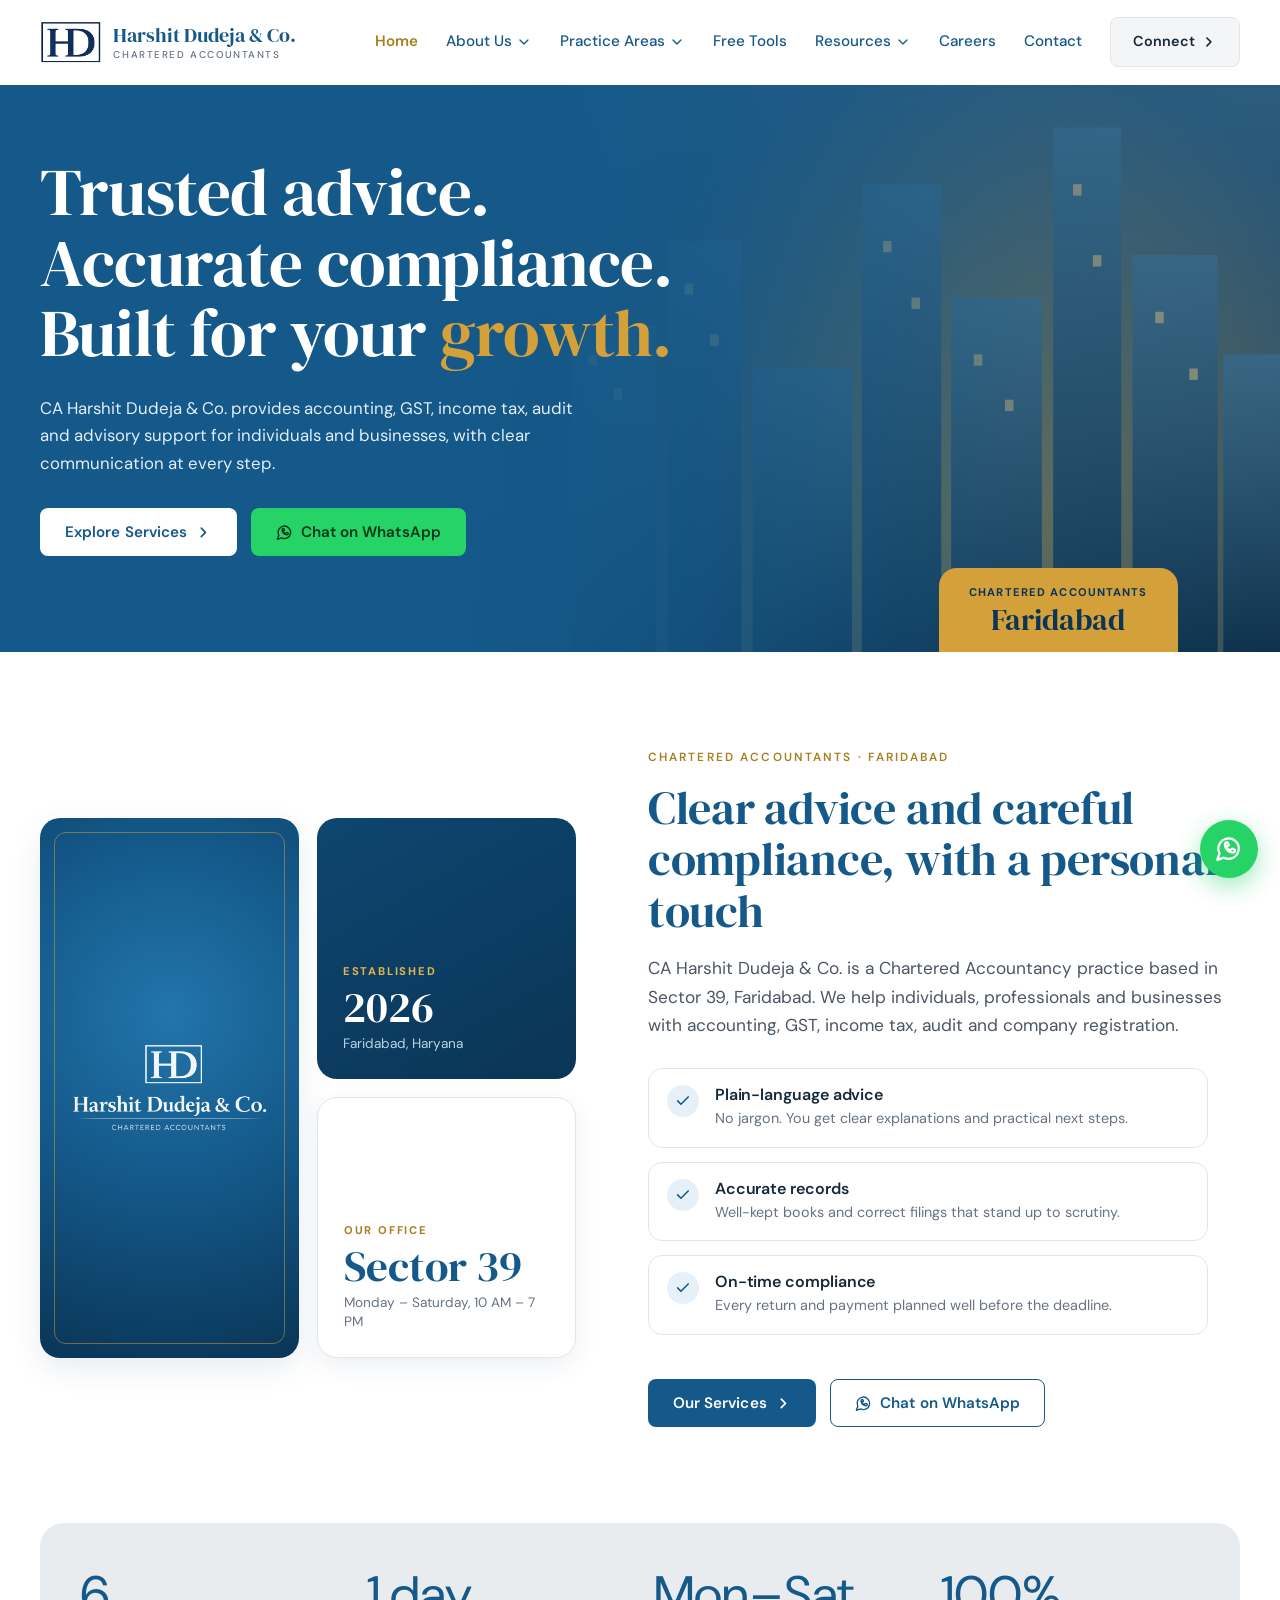
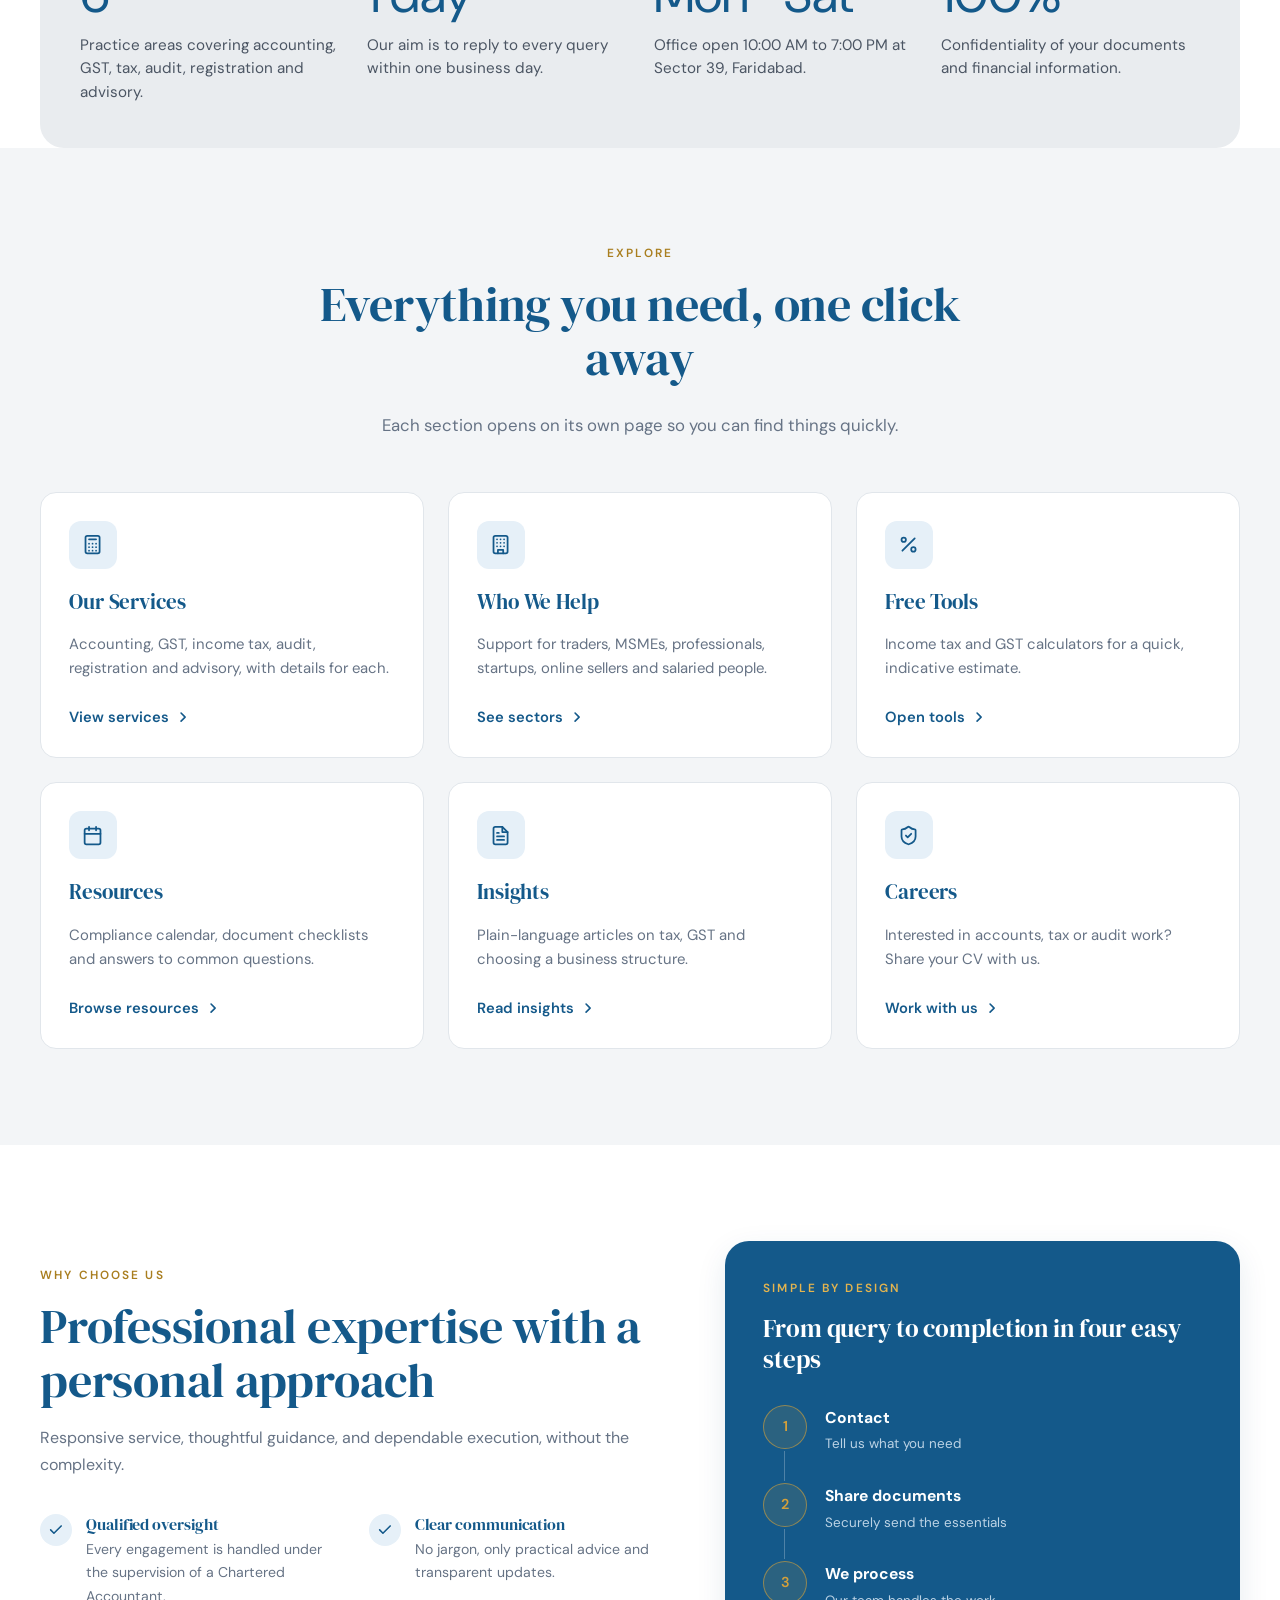
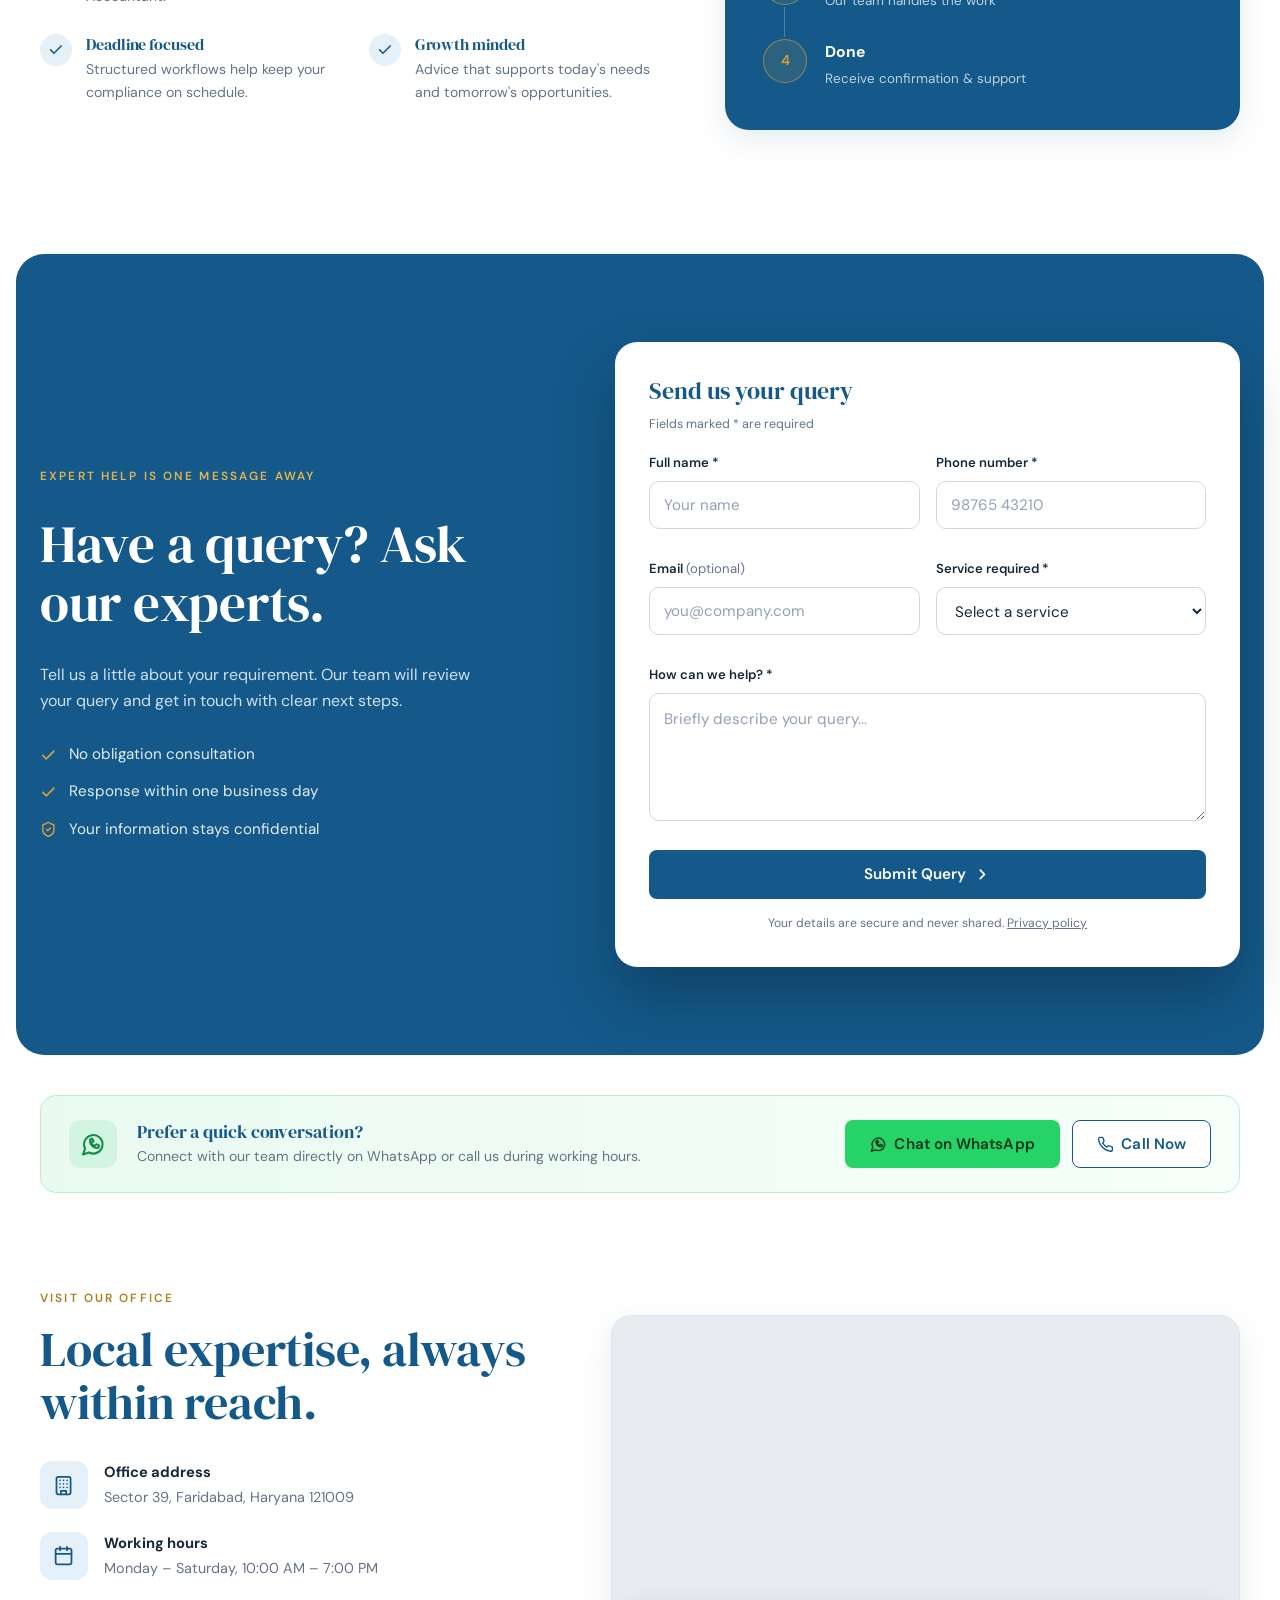
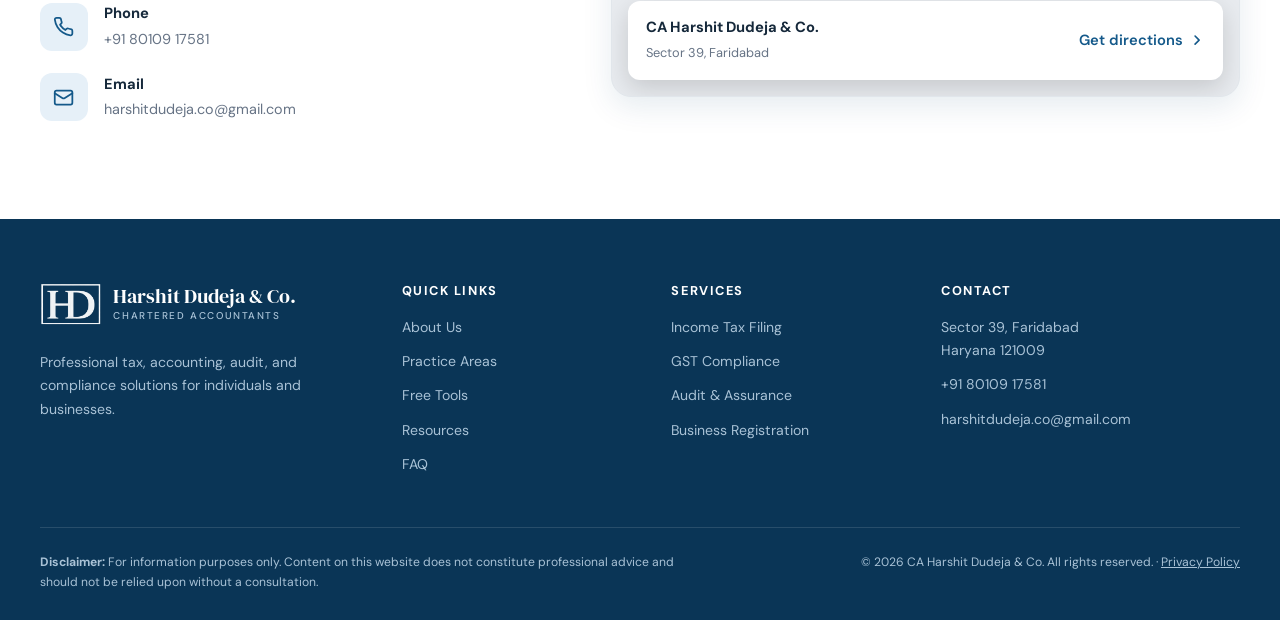
==== commit 36a2ea29: "Add files via upload" ====
--- a/index.html
+++ b/index.html
@@ -11,7 +11,7 @@
   <link rel="preconnect" href="https://fonts.googleapis.com">
   <link rel="preconnect" href="https://fonts.gstatic.com" crossorigin>
   <link href="https://fonts.googleapis.com/css2?family=DM+Sans:wght@400;500;600;700&family=DM+Serif+Display&display=swap" rel="stylesheet">
-  <link rel="stylesheet" href="style.css?v=6">
+  <link rel="stylesheet" href="style.css?v=7">
   <script type="application/ld+json">
   {
     "@context": "https://schema.org",
@@ -157,19 +157,26 @@
     <div class="about-visual">
       <div class="tile tile-photo">
         <div class="monogram"><img src="images/logo-white.png" alt="Harshit Dudeja &amp; Co. Chartered Accountants"></div>
-        <!-- Optional: add your photo as images/harshit.jpg. If the file is missing, the monogram above is shown. -->
+        <!-- Optional: add your photo as images/harshit.jpg. If the file is missing, the logo above is shown. -->
         <img src="images/harshit.jpg" alt="CA Harshit Dudeja" onerror="this.remove()">
       </div>
-      <div class="tile tile-art tile-a"><svg class="i"><use href="#i-calc"/></svg></div>
-      <div class="tile tile-art tile-b"><svg class="i"><use href="#i-file"/></svg></div>
+      <div class="tile tile-info tile-a"><small>Established</small><strong>2026</strong><span>Faridabad, Haryana</span></div>
+      <div class="tile tile-info tile-b"><small>Our office</small><strong>Sector 39</strong><span>Monday – Saturday, 10 AM – 7 PM</span></div>
     </div>
 
     <div class="about-copy">
       <p class="eyebrow">Chartered accountants · Faridabad</p>
-      <h2>Professional guidance you can rely on</h2>
-      <p>CA Harshit Dudeja &amp; Co. is a Chartered Accountancy practice based in Sector 39, Faridabad. We help individuals, professionals and businesses with accounting, GST, income tax, audit and company registration.</p>
-      <p>Our approach is simple: explain things in plain language, keep your records accurate, and make sure every filing reaches the portal before the deadline.</p>
-      <a class="btn btn-blue" href="services.html">Our Services <svg class="i"><use href="#i-arrow"/></svg></a>
+      <h2>Clear advice and careful compliance, with a personal touch</h2>
+      <p class="about-lead">CA Harshit Dudeja &amp; Co. is a Chartered Accountancy practice based in Sector 39, Faridabad. We help individuals, professionals and businesses with accounting, GST, income tax, audit and company registration.</p>
+      <ul class="about-points">
+        <li><span class="tick"><svg class="i"><use href="#i-check"/></svg></span><div><h3>Plain-language advice</h3><p>No jargon. You get clear explanations and practical next steps.</p></div></li>
+        <li><span class="tick"><svg class="i"><use href="#i-check"/></svg></span><div><h3>Accurate records</h3><p>Well-kept books and correct filings that stand up to scrutiny.</p></div></li>
+        <li><span class="tick"><svg class="i"><use href="#i-check"/></svg></span><div><h3>On-time compliance</h3><p>Every return and payment planned well before the deadline.</p></div></li>
+      </ul>
+      <div class="hero-actions">
+        <a class="btn btn-blue" href="services.html">Our Services <svg class="i"><use href="#i-arrow"/></svg></a>
+        <a class="btn btn-outline" href="https://wa.me/918010917581" data-wa="Hello CA Harshit Dudeja & Co., I would like to talk about my requirement." target="_blank" rel="noopener"><svg class="i"><use href="#i-whatsapp"/></svg> Chat on WhatsApp</a>
+      </div>
     </div>
   </div>
 </section>
@@ -406,6 +413,6 @@
   </div>
 </dialog>
 
-<script src="script.js?v=6"></script>
+<script src="script.js?v=7"></script>
 </body>
 </html>
--- a/style.css
+++ b/style.css
@@ -563,3 +563,38 @@
 body::before { content: ""; padding-bottom: 0; background: var(--blue) url("images/logo-white.png") center / min(300px, 70vw) auto no-repeat; }
 body::after { top: calc(50% + 100px); }
 @media (max-width: 640px) { .brand-logo { height: 36px; } .brand-text strong { font-size: 1.1rem; } }
+
+
+/* ---------- About section refresh ---------- */
+.about-grid { gap: 72px; align-items: center; }
+.about-visual { height: 540px; gap: 18px; }
+.tile { border-radius: 20px; }
+.tile-photo { background: radial-gradient(circle at 50% 36%, #2275AB 0%, var(--blue) 46%, var(--blue-deep) 100%); box-shadow: var(--shadow); }
+.tile-photo::before { content: ""; position: absolute; inset: 14px; z-index: 2; border: 1px solid rgba(212, 160, 58, .5); border-radius: 12px; pointer-events: none; }
+.tile-photo .monogram { position: absolute; inset: 0; display: flex; align-items: center; justify-content: center; }
+.tile-photo .monogram img { position: static; inset: auto; width: min(76%, 250px); height: auto; object-fit: contain; }
+.tile-info { display: flex; flex-direction: column; justify-content: flex-end; gap: 4px; padding: 26px; }
+.tile-info small { font-size: .7rem; font-weight: 700; letter-spacing: .16em; text-transform: uppercase; }
+.tile-info strong { font-family: var(--font-display); font-weight: 400; font-size: clamp(2rem, 3.4vw, 2.7rem); line-height: 1.05; }
+.tile-info span { font-size: .85rem; line-height: 1.4; }
+.tile-a { background: linear-gradient(150deg, #0E4670, #0A3556); color: #fff; }
+.tile-a small { color: #E3B44F; }
+.tile-a span { color: #BCD3E5; }
+.tile-b { background: #fff; border: 1px solid var(--line); color: var(--blue); box-shadow: 0 8px 24px rgba(14, 70, 112, .08); }
+.tile-b small { color: var(--gold-dark); }
+.tile-b span { color: var(--muted); }
+.about-copy h2 { font-size: clamp(2rem, 3.6vw, 2.9rem); margin-bottom: 18px; }
+.about-lead { font-size: 1.08rem; color: var(--text); max-width: 52ch; }
+.about-points { display: grid; gap: 14px; margin: 28px 0 32px; max-width: 560px; }
+.about-points li { display: flex; gap: 16px; align-items: flex-start; padding: 16px 18px; background: #fff; border: 1px solid var(--line); border-radius: 14px; transition: border-color .2s ease, box-shadow .2s ease, transform .2s ease; }
+.about-points li:hover { border-color: #BFD3E3; box-shadow: var(--shadow); transform: translateY(-2px); }
+.about-points h3 { font-family: var(--font-body); font-size: 1rem; font-weight: 600; color: var(--ink); margin: 0 0 2px; }
+.about-points p { margin: 0; font-size: .9rem; color: var(--muted); }
+@media (max-width: 1024px) { .about-grid { gap: 40px; } .about-visual { height: 440px; } }
+@media (max-width: 640px) {
+  .about-visual { height: 360px; gap: 10px; }
+  .tile-info { padding: 16px; }
+  .tile-info strong { font-size: 1.5rem; }
+  .tile-info span { font-size: .72rem; }
+  .tile-photo::before { inset: 10px; }
+}
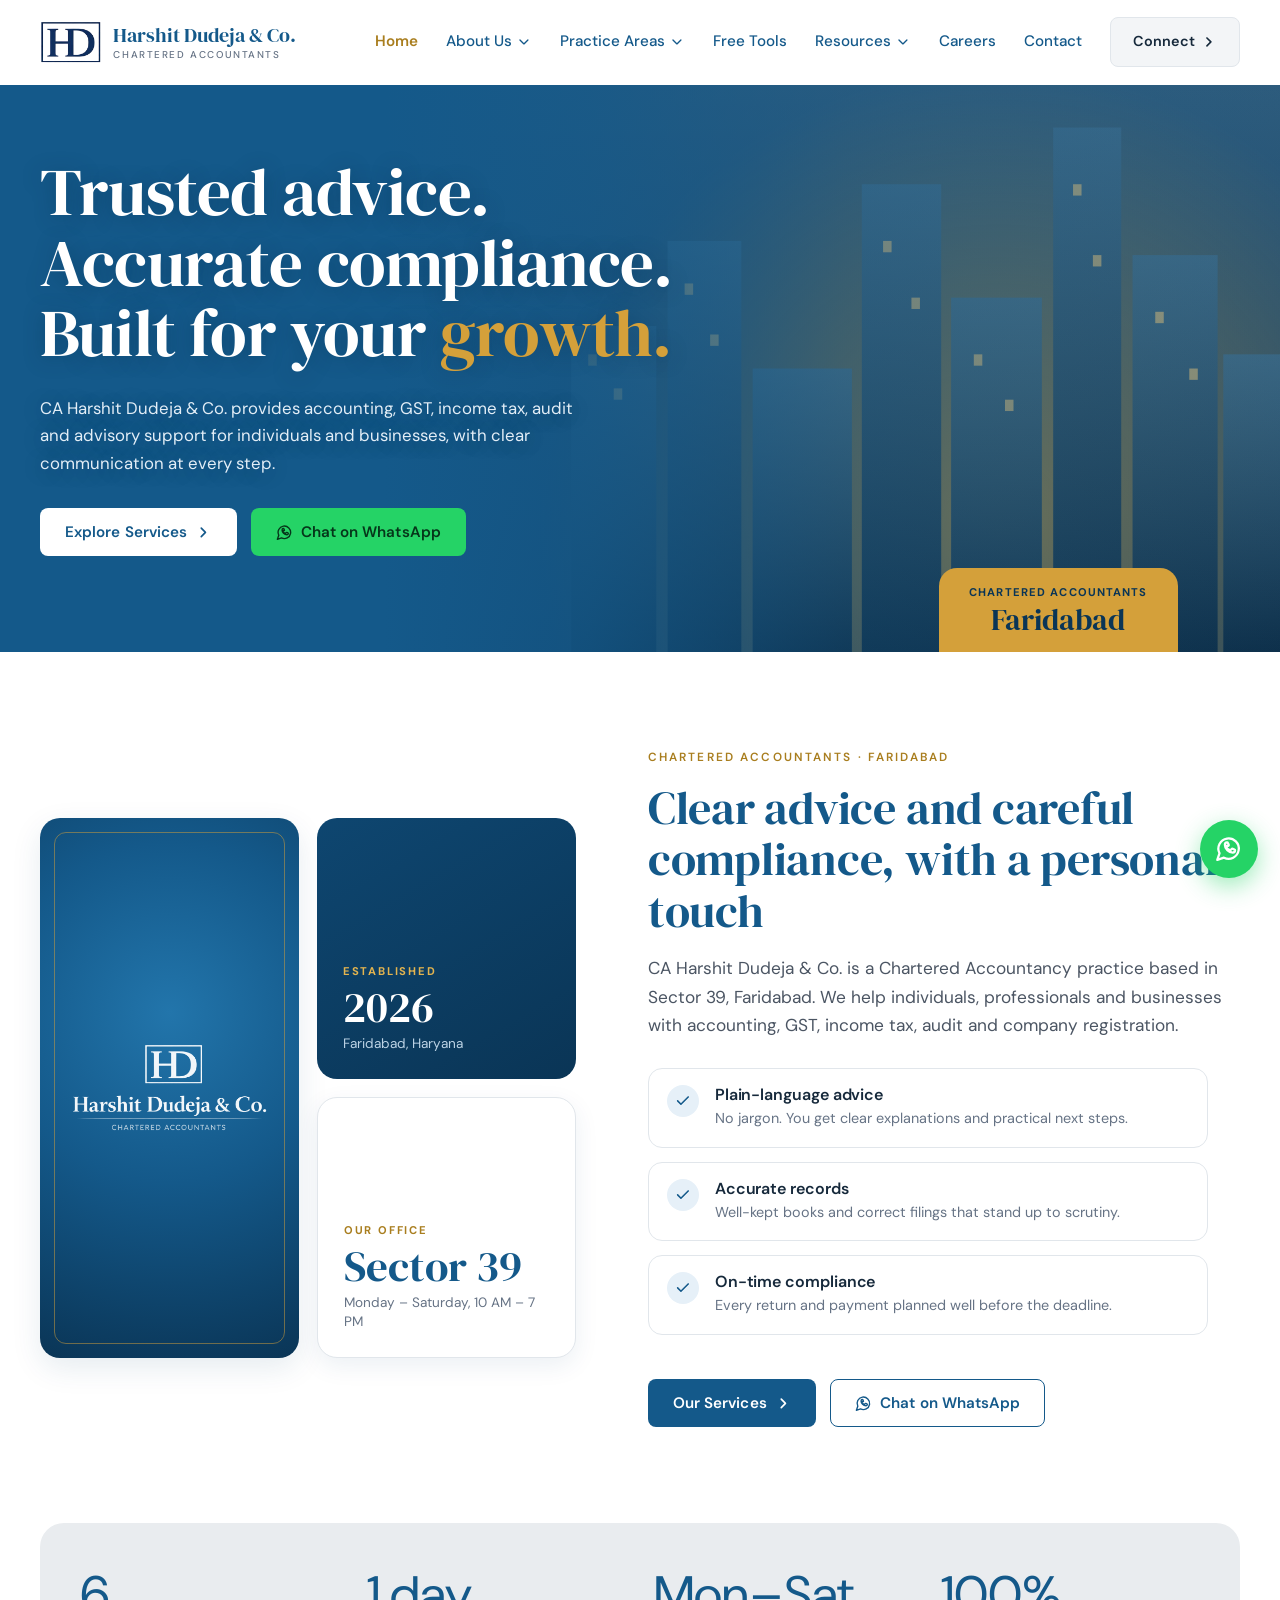
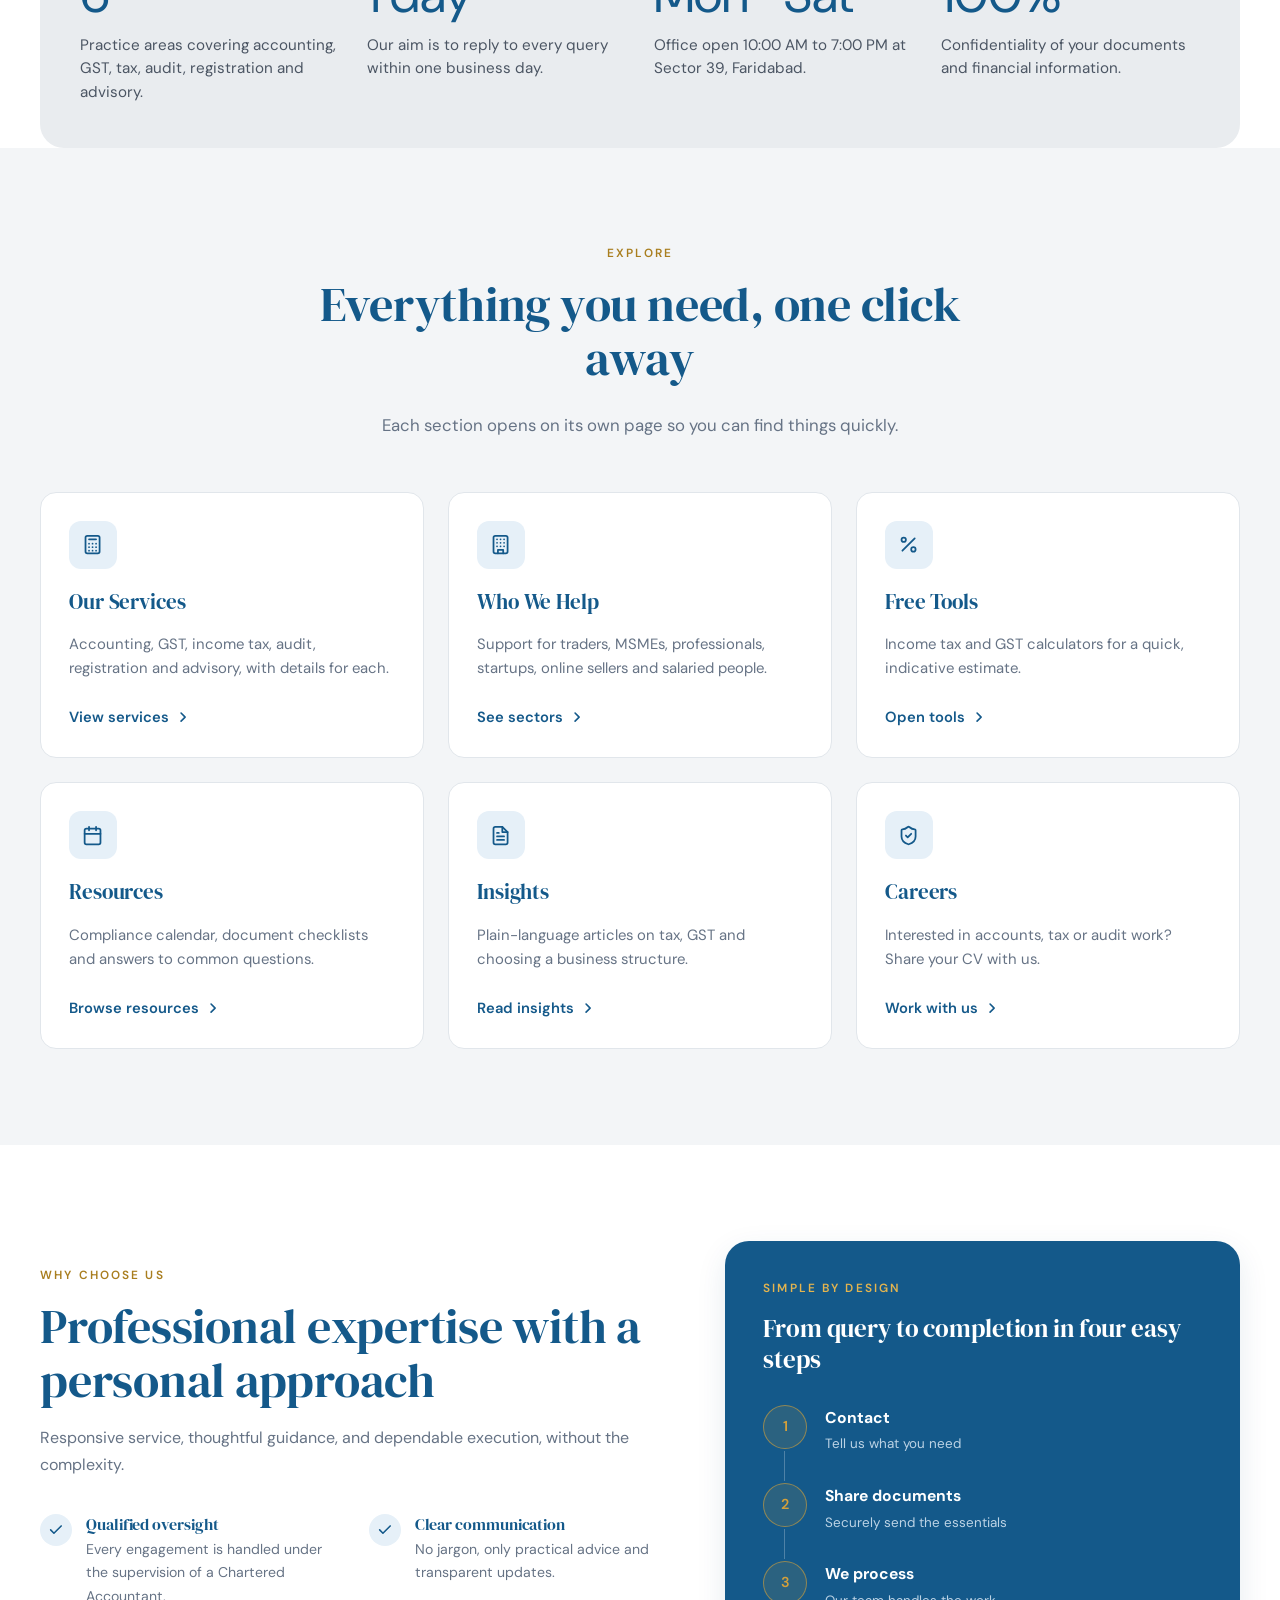
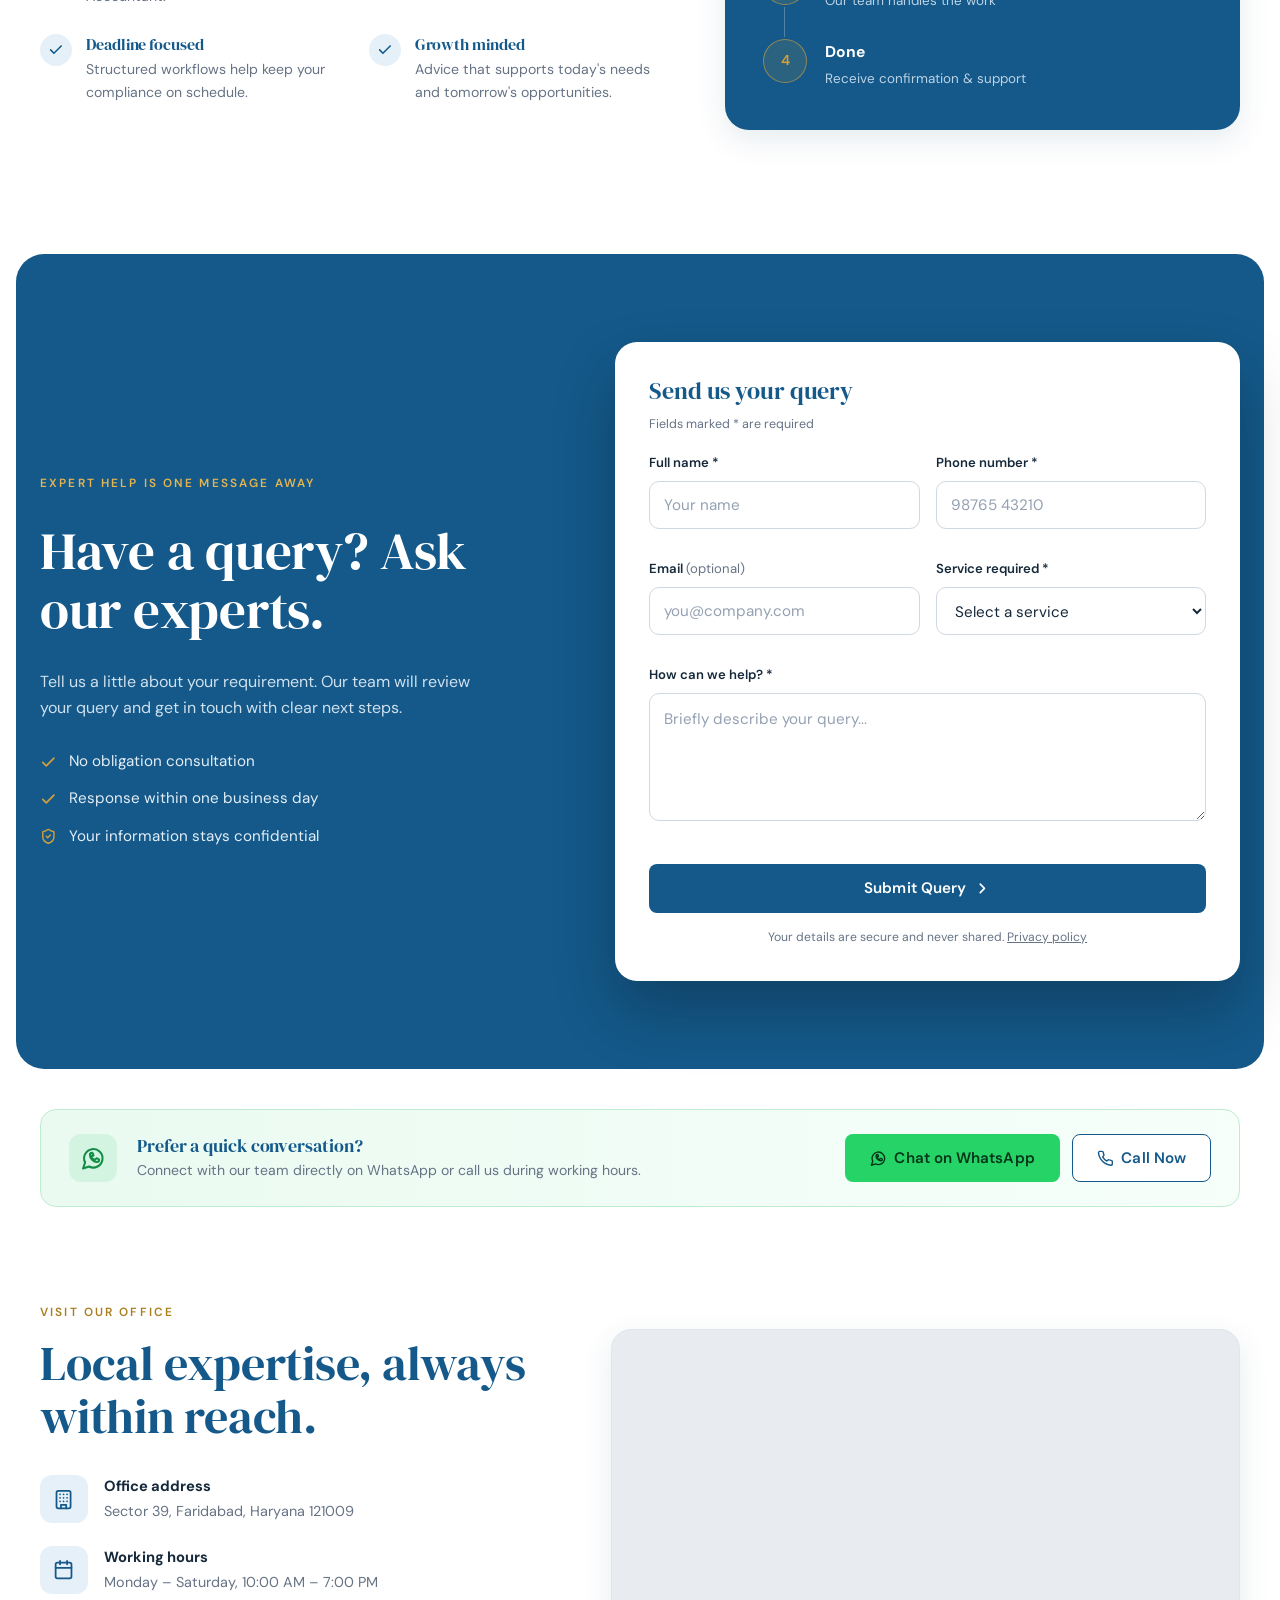
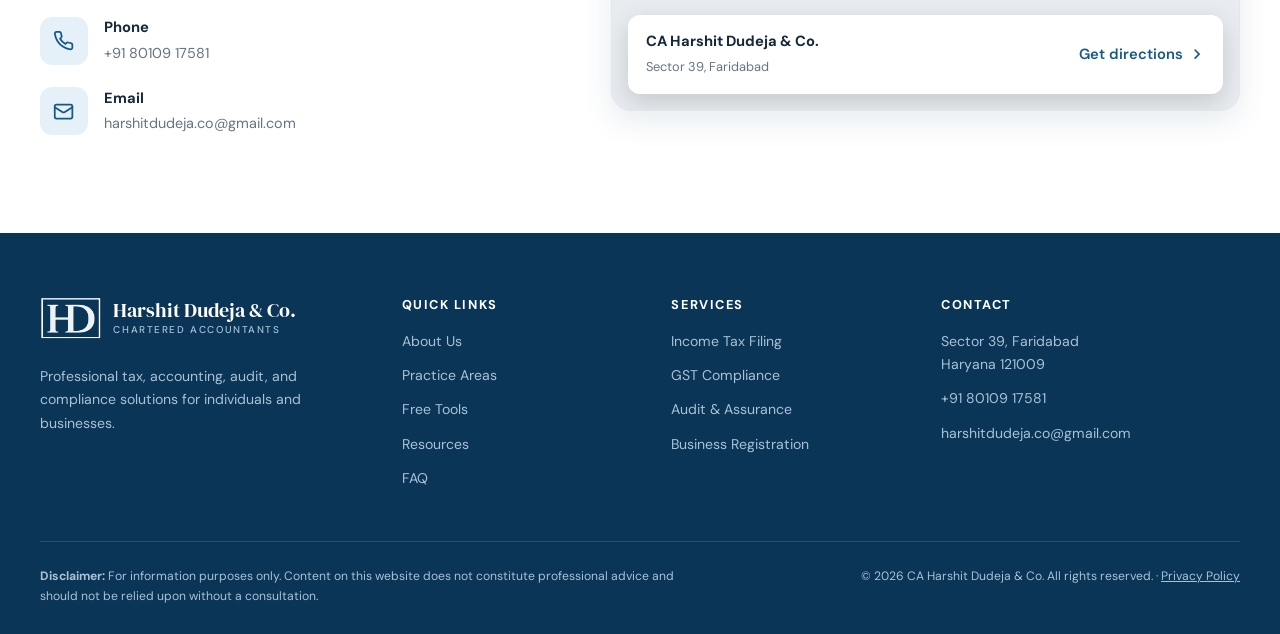
==== commit 7b534e48: "Add files via upload" ====
--- a/index.html
+++ b/index.html
@@ -11,7 +11,7 @@
   <link rel="preconnect" href="https://fonts.googleapis.com">
   <link rel="preconnect" href="https://fonts.gstatic.com" crossorigin>
   <link href="https://fonts.googleapis.com/css2?family=DM+Sans:wght@400;500;600;700&family=DM+Serif+Display&display=swap" rel="stylesheet">
-  <link rel="stylesheet" href="style.css?v=7">
+  <link rel="stylesheet" href="style.css?v=10">
   <script type="application/ld+json">
   {
     "@context": "https://schema.org",
@@ -301,6 +301,8 @@
         <!-- Spam trap: real visitors never see or fill this -->
         <input type="checkbox" name="botcheck" class="hp" tabindex="-1" autocomplete="off" aria-hidden="true">
 
+        <div class="h-captcha" data-captcha="true" style="margin-top:14px"></div>
+
         <button class="btn btn-blue block" type="submit" id="qSubmit"><span id="qSubmitText">Submit Query</span> <svg class="i"><use href="#i-arrow"/></svg></button>
         <p class="form-status" id="formStatus" role="status" aria-live="polite"></p>
         <p class="fine center">Your details are secure and never shared. <a class="text-btn" href="privacy.html">Privacy policy</a></p>
@@ -413,6 +415,7 @@
   </div>
 </dialog>
 
-<script src="script.js?v=7"></script>
+<script src="https://web3forms.com/client/script.js" async defer></script>
+<script src="script.js?v=9"></script>
 </body>
 </html>
--- a/style.css
+++ b/style.css
@@ -598,3 +598,13 @@
   .tile-info span { font-size: .72rem; }
   .tile-photo::before { inset: 10px; }
 }
+
+
+/* ---------- Hero photo ---------- */
+.hero-photo { background: url("images/hero.jpg") right center / auto 100% no-repeat; }
+.hero-overlay { background: linear-gradient(90deg, var(--blue) 0%, var(--blue) 30%, rgba(20, 89, 138, .78) 46%, rgba(20, 89, 138, .3) 66%, rgba(20, 89, 138, .08) 100%); }
+.hero h1, .hero .lead { text-shadow: 0 2px 20px rgba(8, 43, 71, .35); }
+@media (max-width: 820px) {
+  .hero-photo { background-size: cover; background-position: 72% center; }
+  .hero-overlay { background: linear-gradient(180deg, rgba(20, 89, 138, .93) 0%, rgba(20, 89, 138, .86) 55%, rgba(20, 89, 138, .65) 100%); }
+}
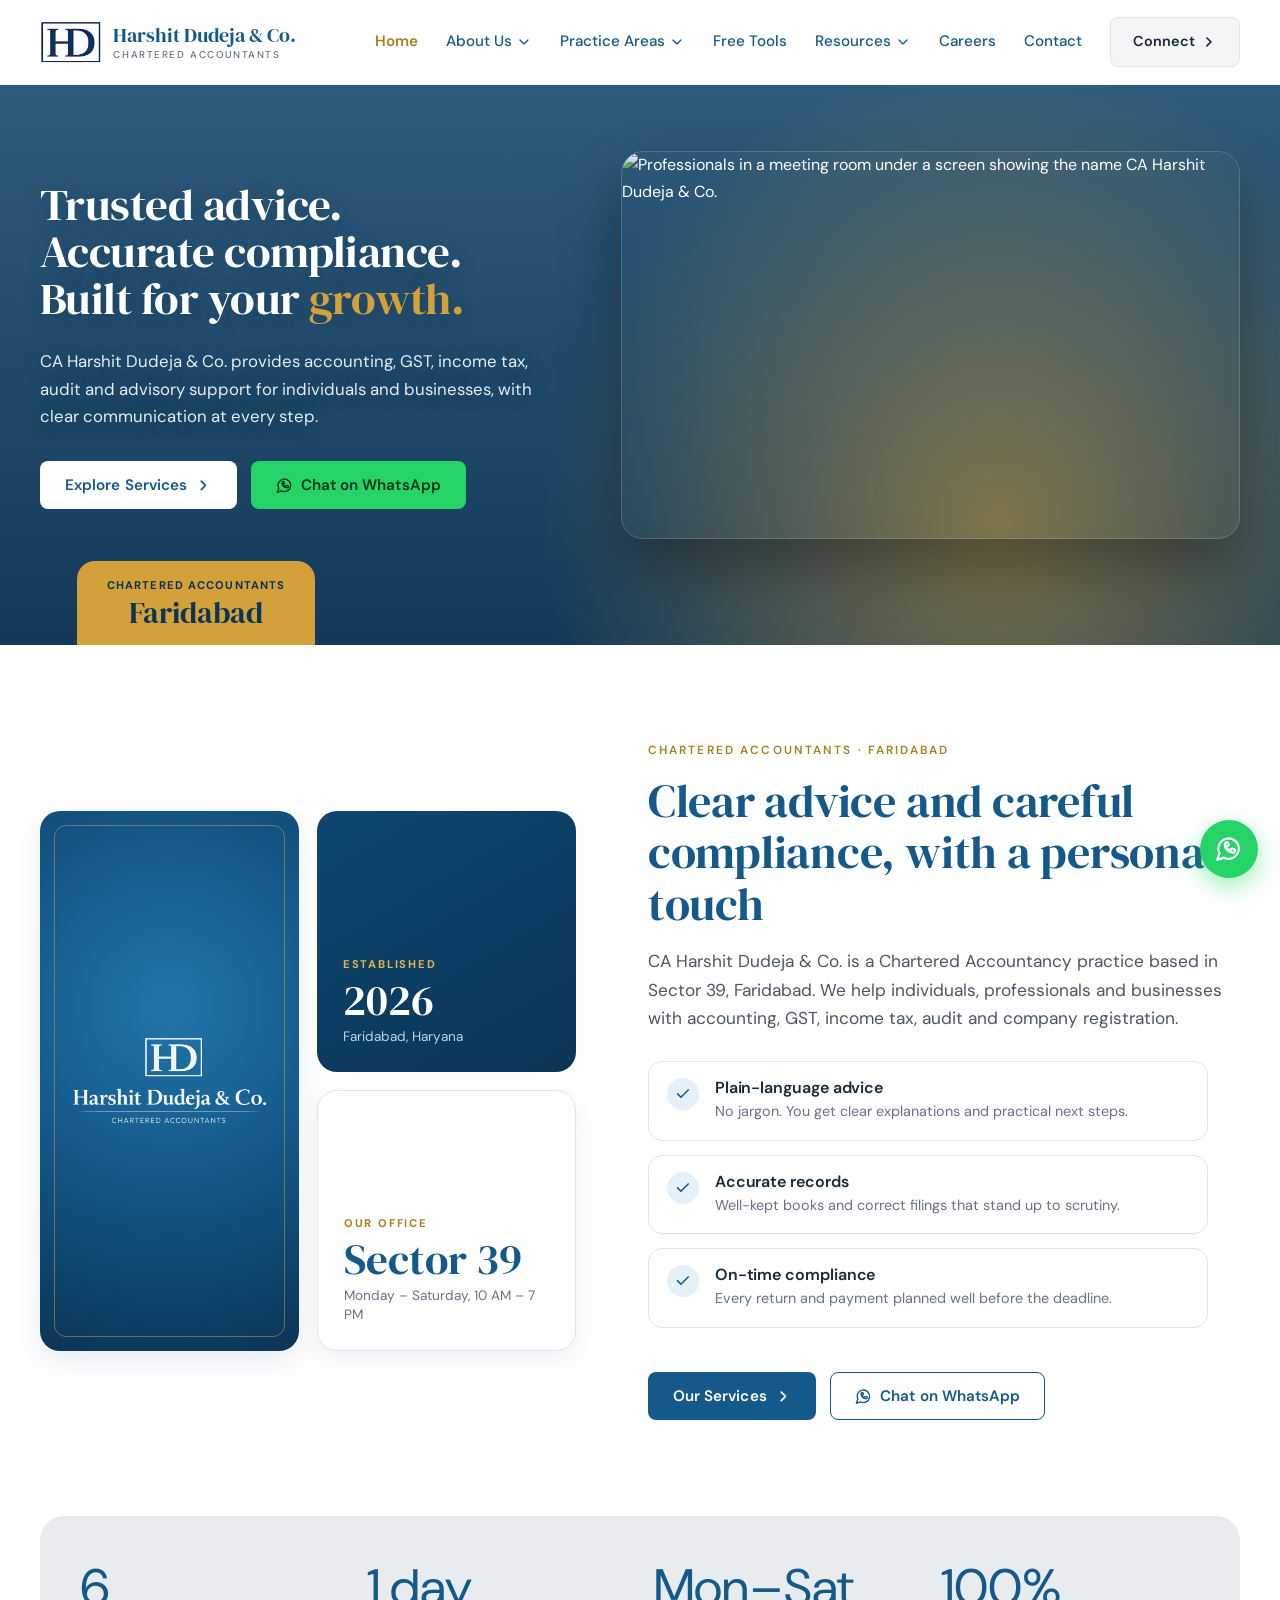
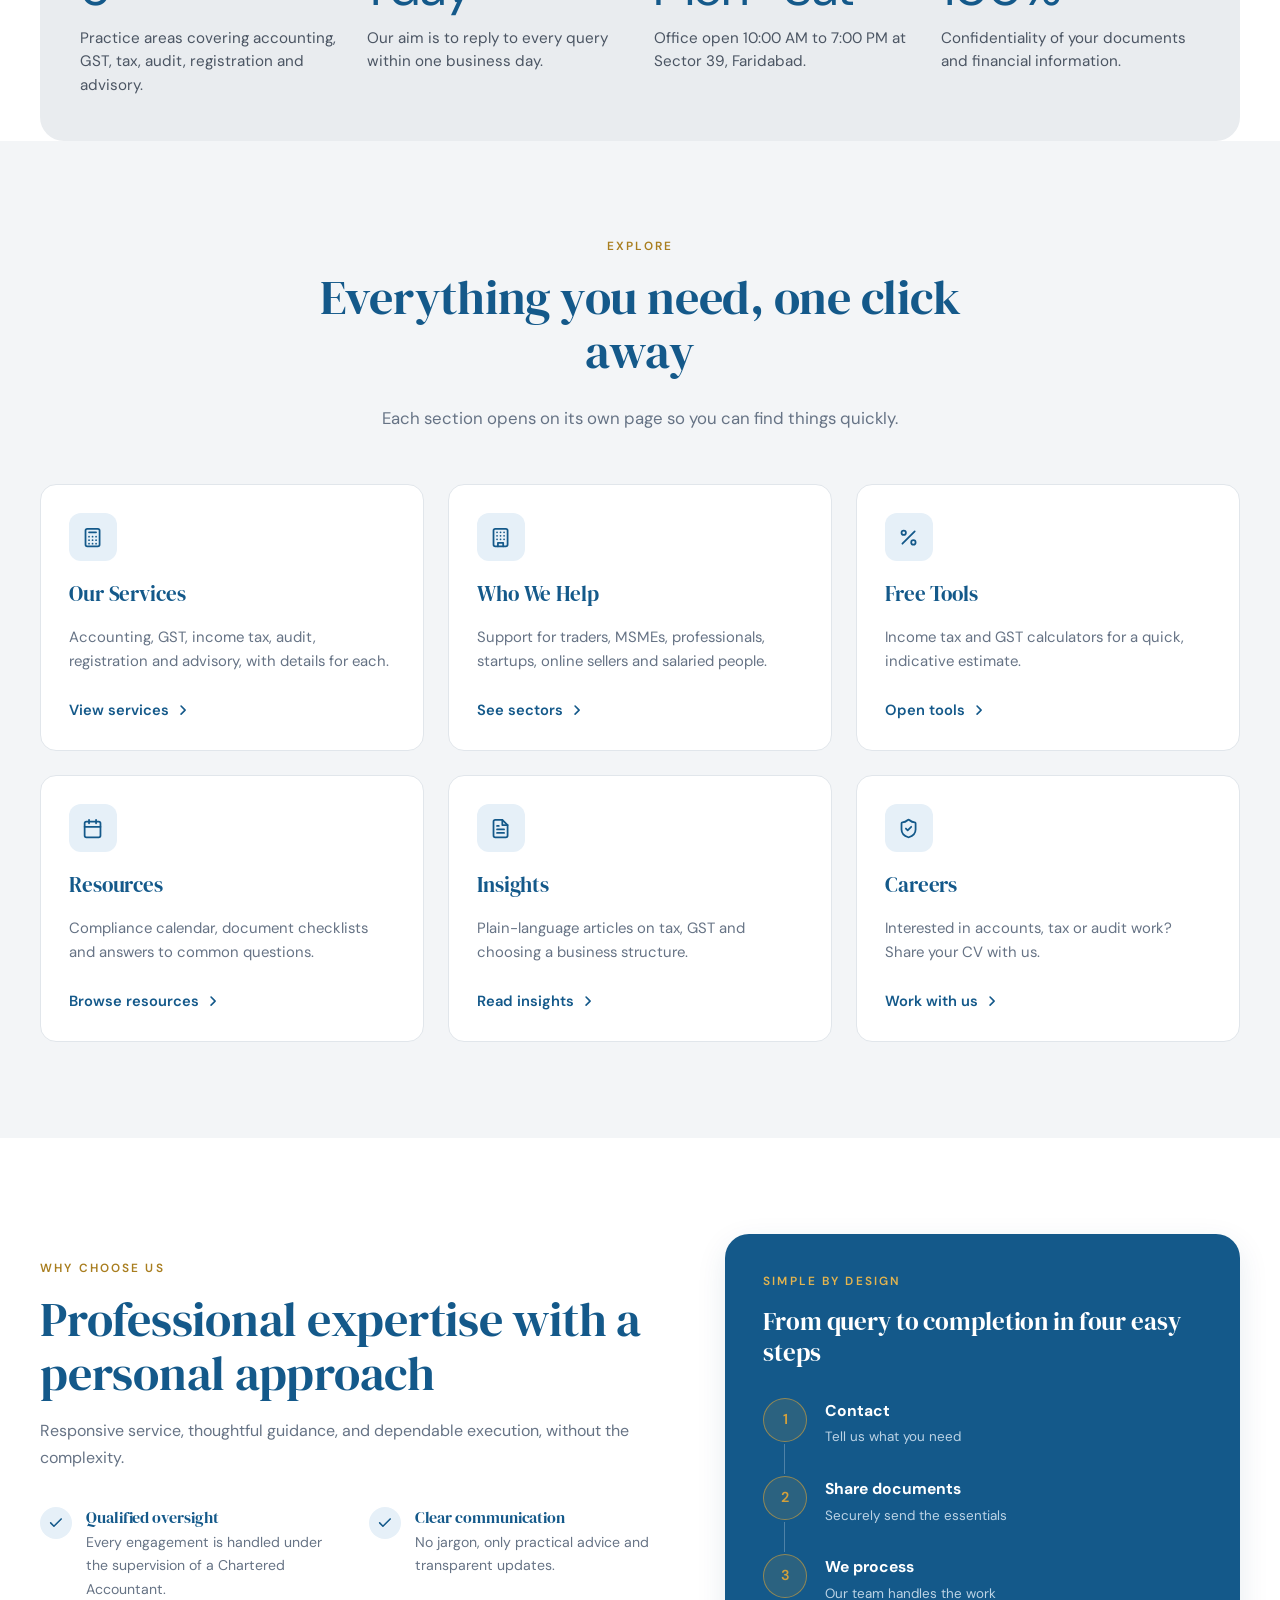
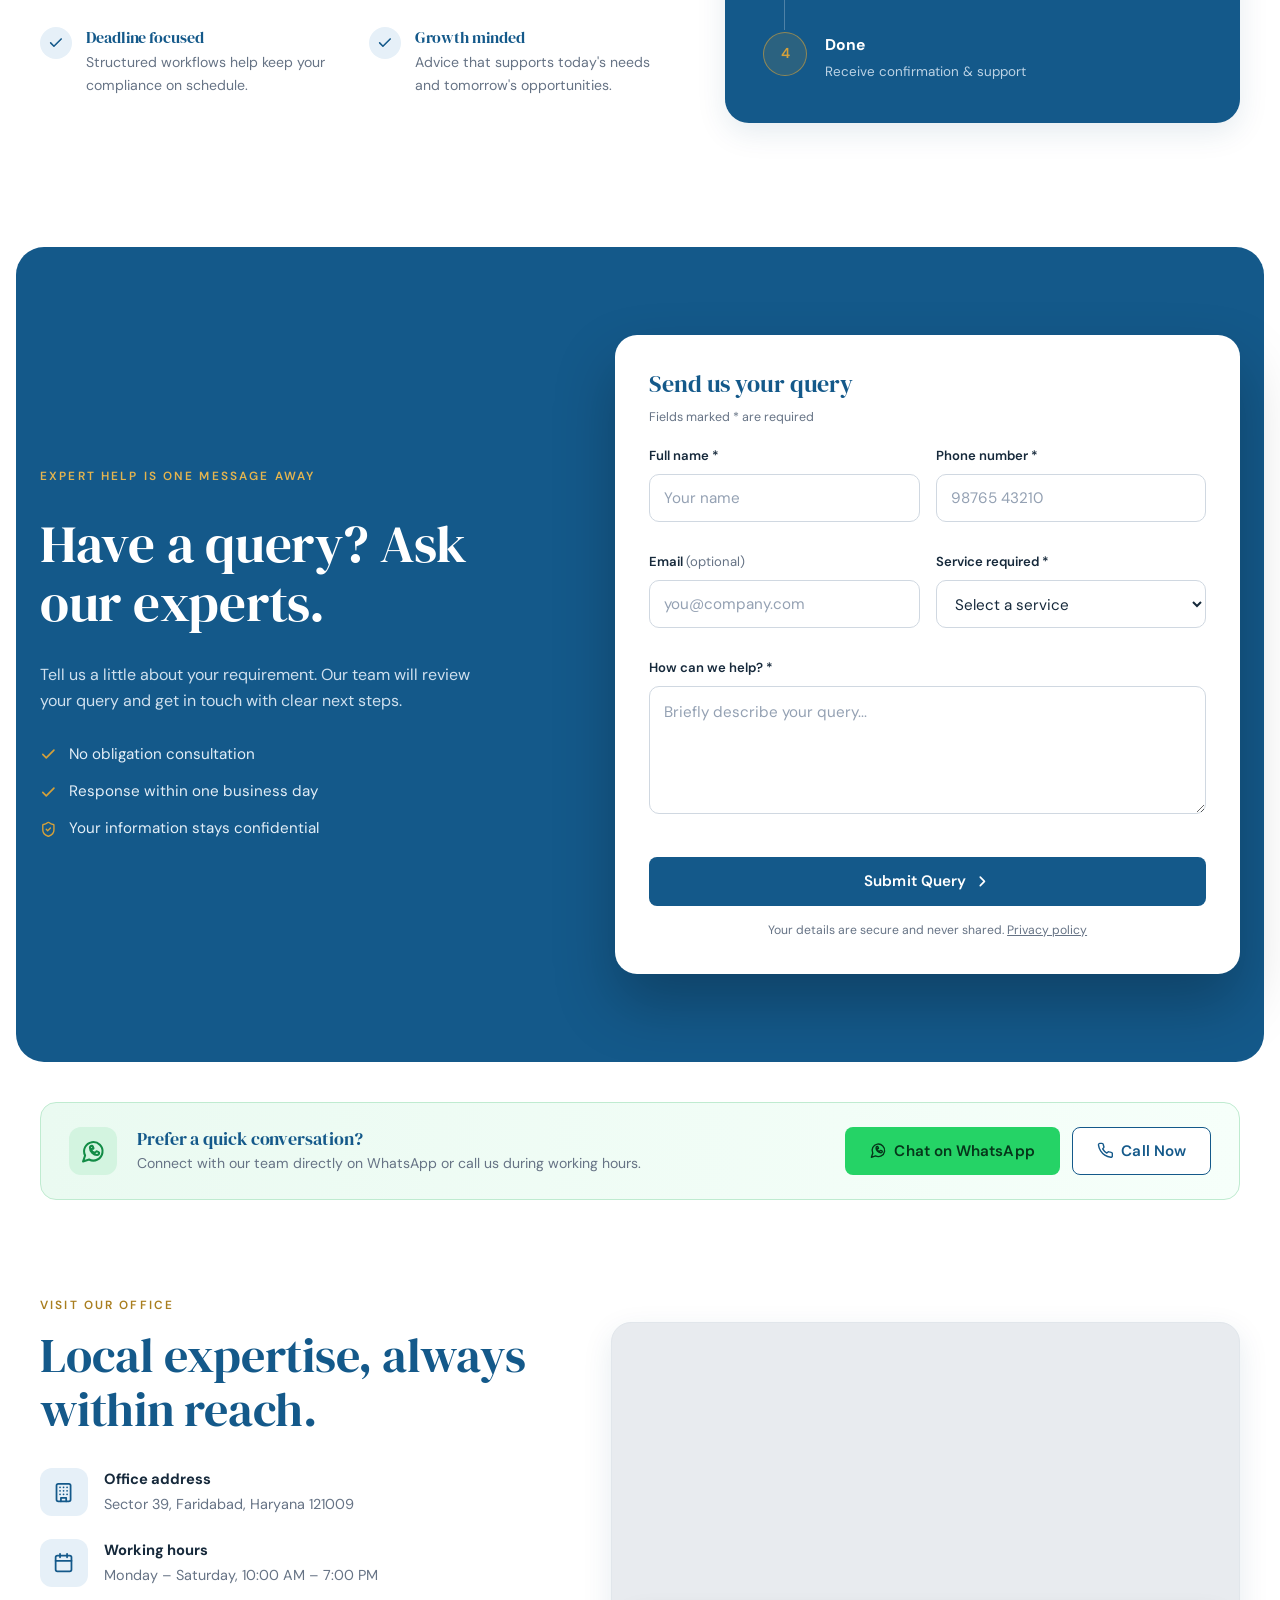
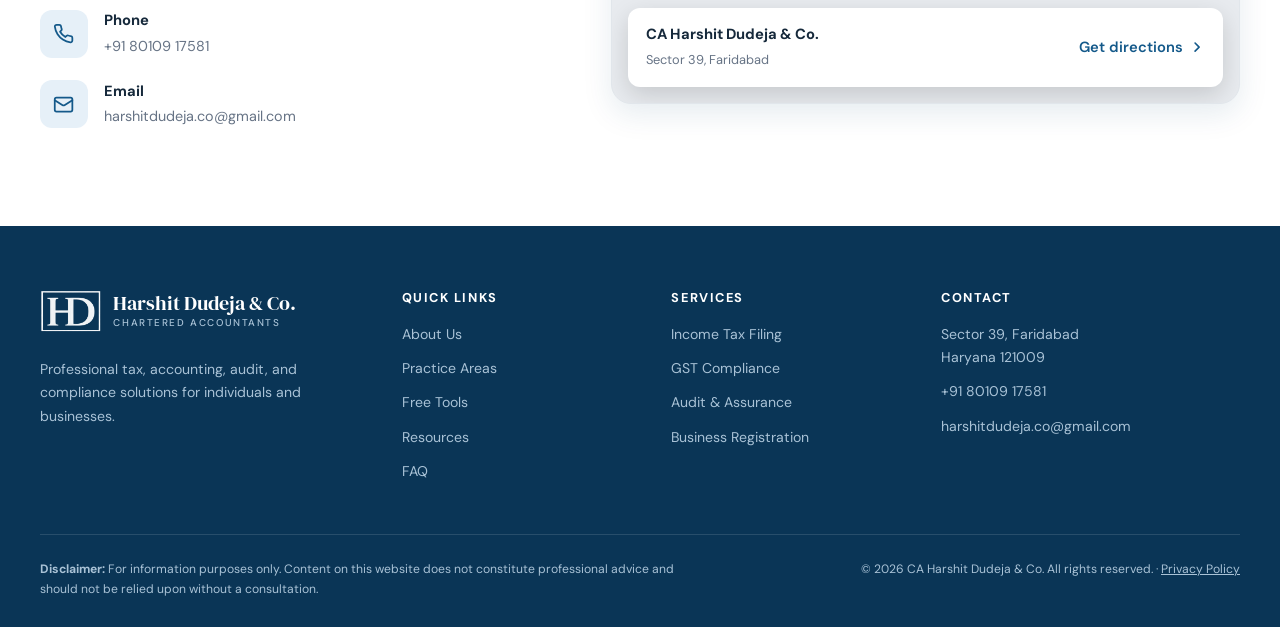
==== commit 16f1de22: "Add files via upload" ====
--- a/index.html
+++ b/index.html
@@ -11,7 +11,7 @@
   <link rel="preconnect" href="https://fonts.googleapis.com">
   <link rel="preconnect" href="https://fonts.gstatic.com" crossorigin>
   <link href="https://fonts.googleapis.com/css2?family=DM+Sans:wght@400;500;600;700&family=DM+Serif+Display&display=swap" rel="stylesheet">
-  <link rel="stylesheet" href="style.css?v=10">
+  <link rel="stylesheet" href="style.css?v=12">
   <script type="application/ld+json">
   {
     "@context": "https://schema.org",
@@ -143,6 +143,10 @@
         <a class="btn btn-wa" href="https://wa.me/918010917581" data-wa="Hello CA Harshit Dudeja & Co., I would like to know more about your services." target="_blank" rel="noopener"><svg class="i"><use href="#i-whatsapp"/></svg> Chat on WhatsApp</a>
       </div>
     </div>
+
+    <figure class="hero-media">
+      <img src="images/hero-final.jpg" width="1456" height="910" alt="Professionals in a meeting room under a screen showing the name CA Harshit Dudeja &amp; Co.">
+    </figure>
   </div>
 
   <div class="hero-tab">
--- a/style.css
+++ b/style.css
@@ -608,3 +608,17 @@
   .hero-photo { background-size: cover; background-position: 72% center; }
   .hero-overlay { background: linear-gradient(180deg, rgba(20, 89, 138, .93) 0%, rgba(20, 89, 138, .86) 55%, rgba(20, 89, 138, .65) 100%); }
 }
+
+
+/* ---------- Hero: copy on the left, framed photo on the right (banner text stays fully visible) ---------- */
+.hero-photo, .hero-overlay, .skyline { display: none; }
+.hero-inner { display: grid; grid-template-columns: 1fr 1.18fr; gap: 56px; align-items: center; padding: 64px 0 104px; }
+.hero-copy { max-width: none; }
+.hero h1 { font-size: clamp(2.1rem, 3.5vw, 3.2rem); }
+.hero-media { margin: 0; border-radius: 22px; overflow: hidden; border: 1px solid rgba(255, 255, 255, .16); box-shadow: 0 30px 60px rgba(0, 0, 0, .35); }
+.hero-media img { display: block; width: 100%; height: auto; }
+.hero-tab { right: auto; left: clamp(16px, 6vw, 90px); }
+@media (max-width: 900px) {
+  .hero-inner { grid-template-columns: 1fr; gap: 36px; padding: 48px 0 100px; }
+  .hero h1 { font-size: clamp(2.2rem, 7.5vw, 3rem); }
+}
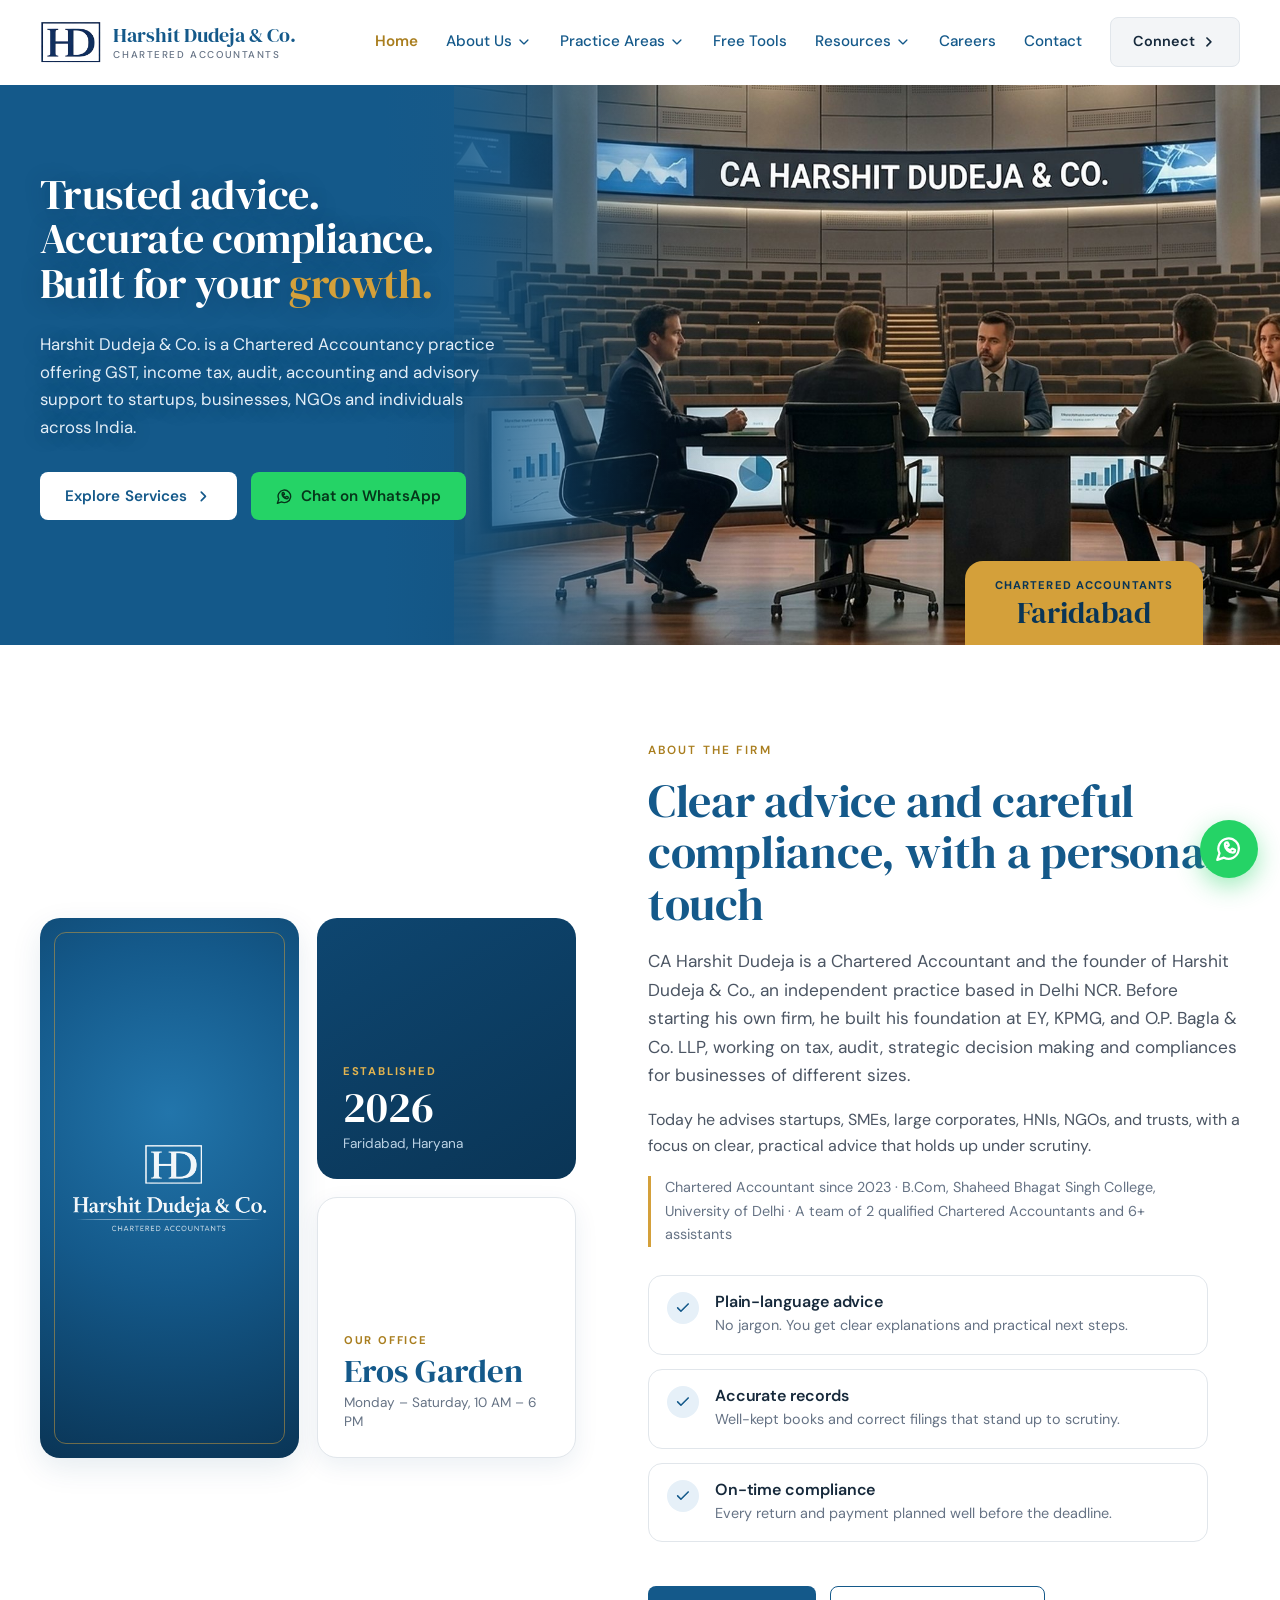
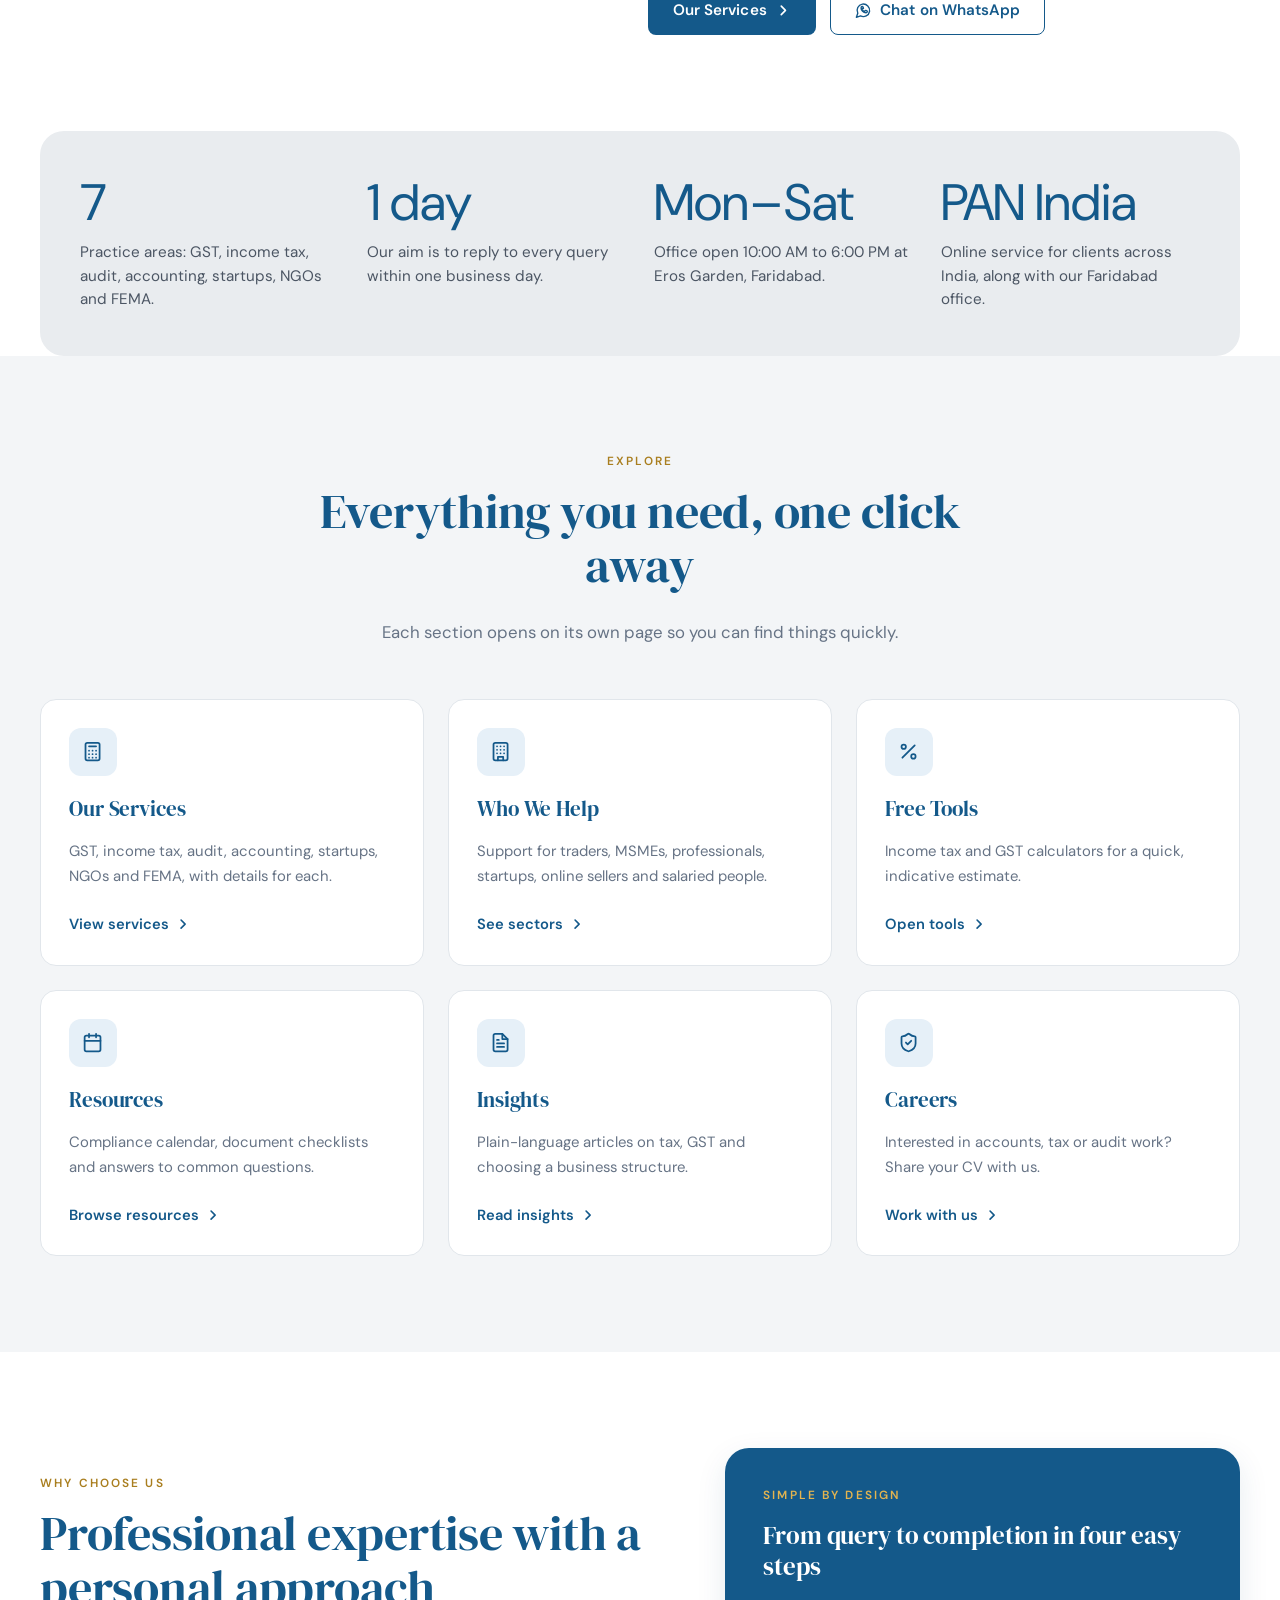
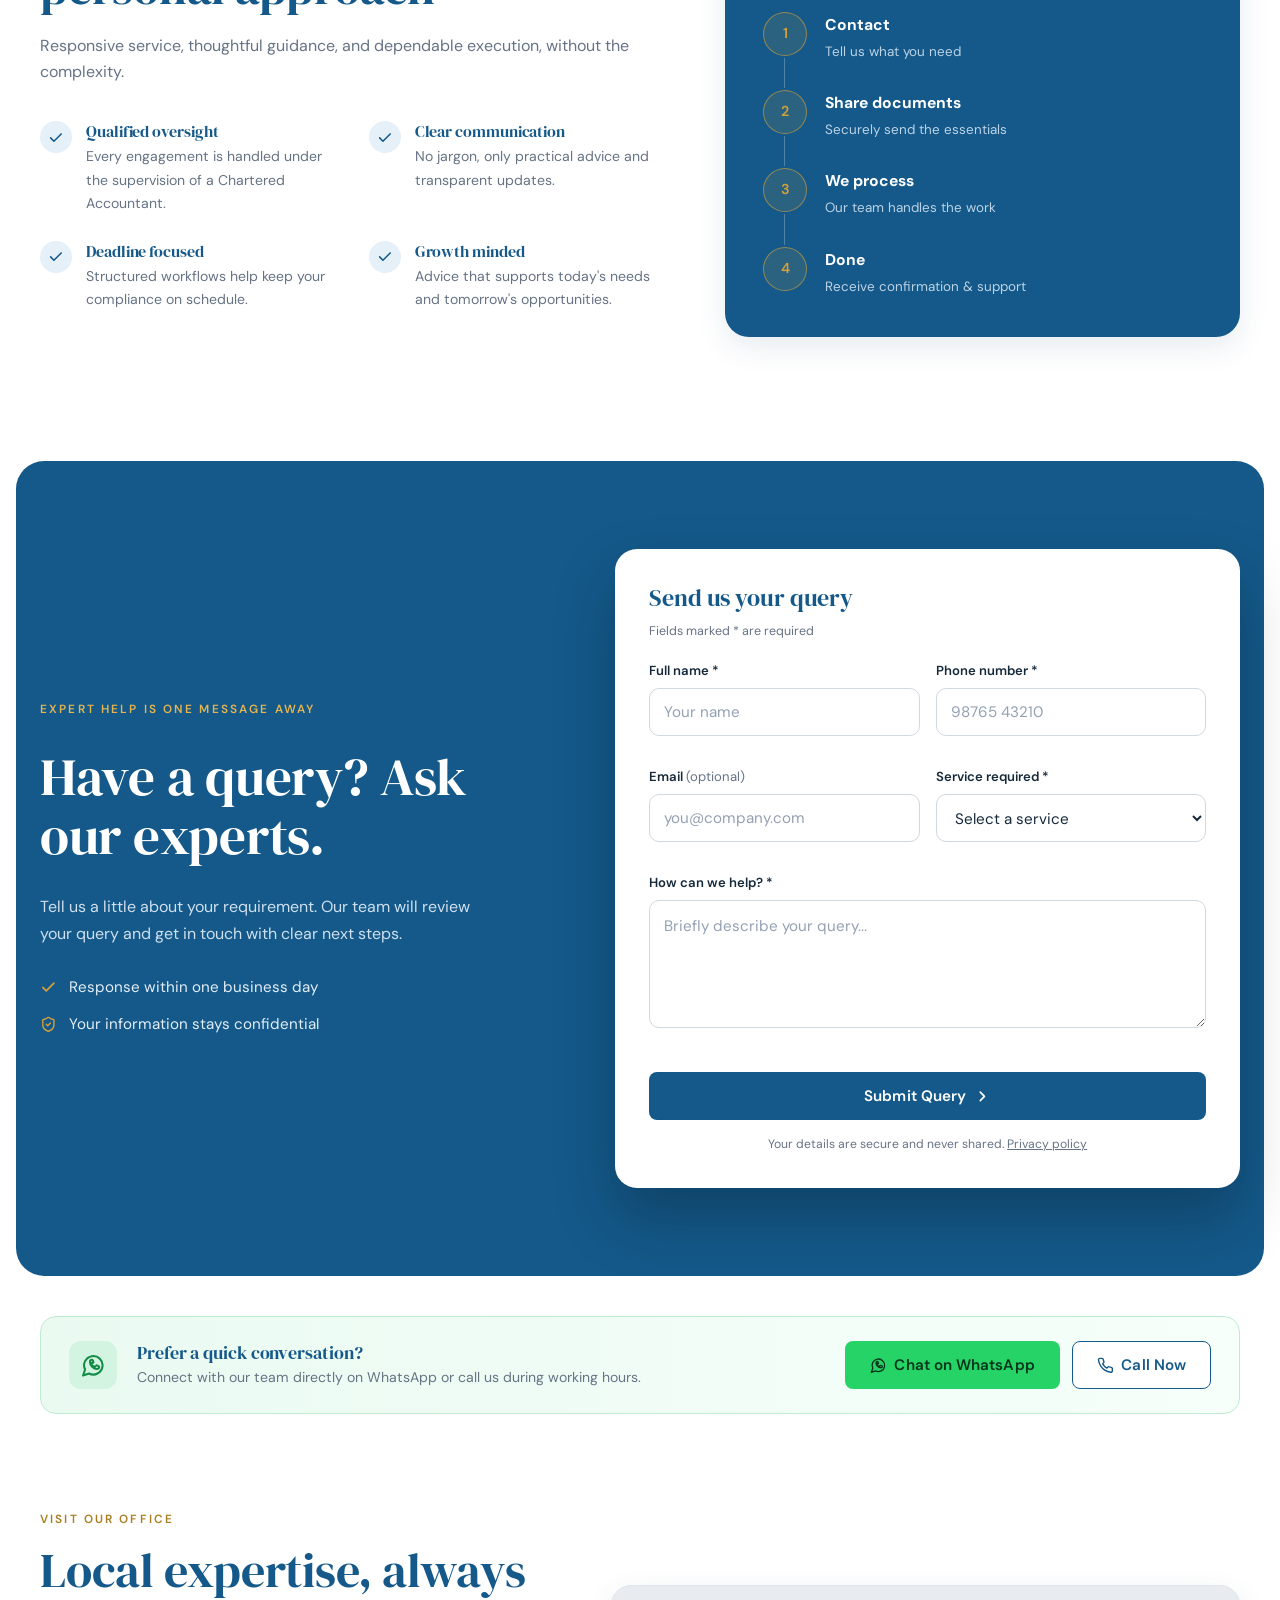
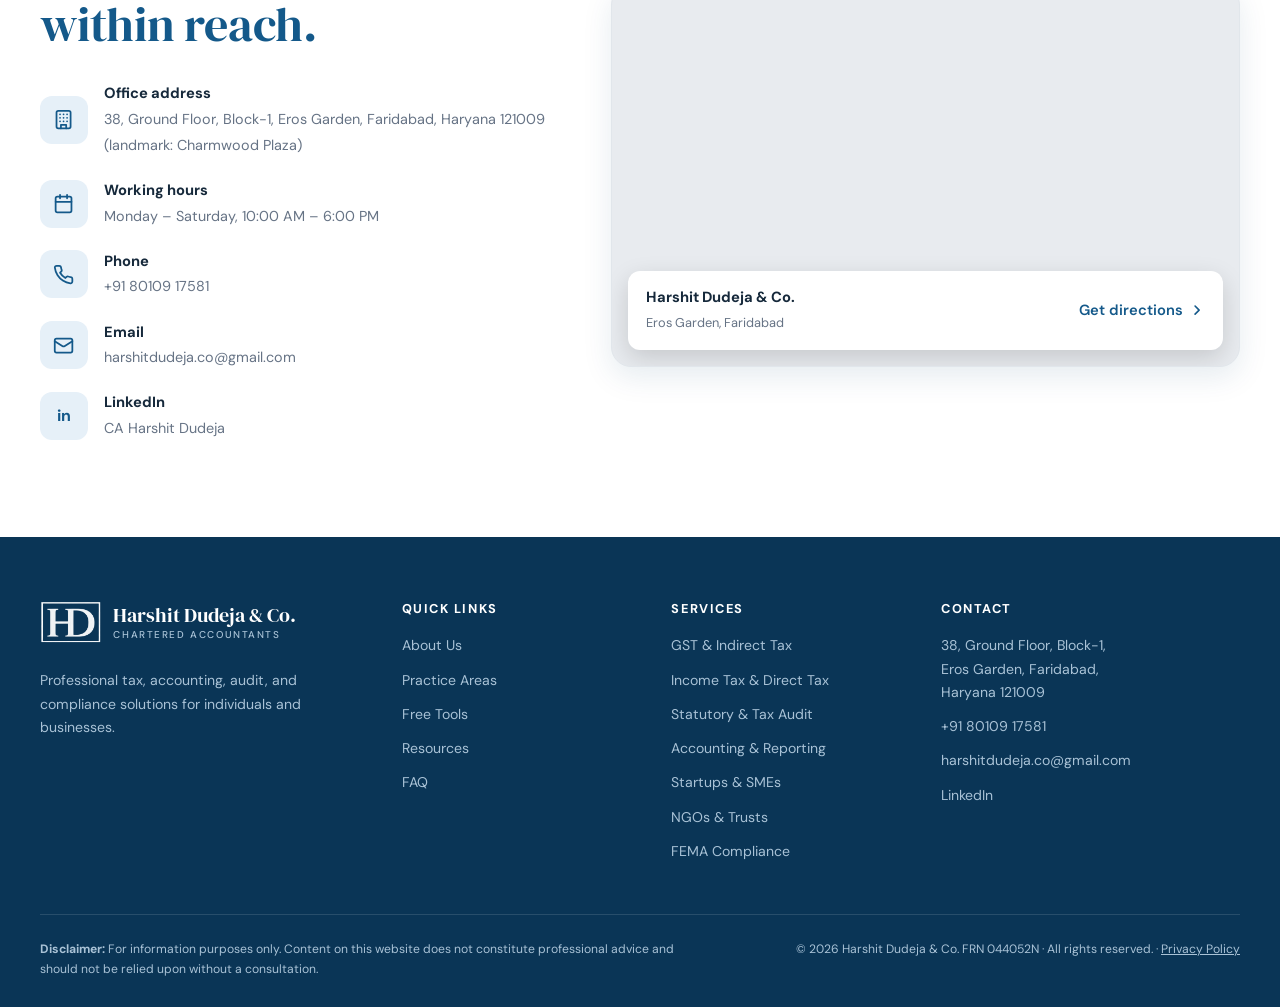
==== commit f5db8ee5: "Add files via upload" ====
--- a/index.html
+++ b/index.html
@@ -3,31 +3,32 @@
 <head>
   <meta charset="UTF-8">
   <meta name="viewport" content="width=device-width, initial-scale=1">
-  <title>CA Harshit Dudeja &amp; Co. | Chartered Accountants in Faridabad</title>
-  <meta name="description" content="CA Harshit Dudeja &amp; Co. offers accounting, GST, income tax filing, audit, company registration and tax planning services from Sector 39, Faridabad.">
+  <title>Harshit Dudeja &amp; Co. | Chartered Accountants in Faridabad</title>
+  <meta name="description" content="Harshit Dudeja &amp; Co. offers accounting, GST, income tax filing, audit, company registration and tax planning services from Faridabad.">
   <meta name="theme-color" content="#14598A">
   <link rel="icon" href="images/favicon.png" type="image/png">
   <link rel="apple-touch-icon" href="images/favicon.png">
   <link rel="preconnect" href="https://fonts.googleapis.com">
   <link rel="preconnect" href="https://fonts.gstatic.com" crossorigin>
   <link href="https://fonts.googleapis.com/css2?family=DM+Sans:wght@400;500;600;700&family=DM+Serif+Display&display=swap" rel="stylesheet">
-  <link rel="stylesheet" href="style.css?v=12">
+  <link rel="stylesheet" href="style.css?v=14">
   <script type="application/ld+json">
   {
     "@context": "https://schema.org",
     "@type": "AccountingService",
-    "name": "CA Harshit Dudeja & Co.",
+    "name": "Harshit Dudeja & Co.",
     "telephone": "+918010917581",
     "email": "harshitdudeja.co@gmail.com",
     "address": {
       "@type": "PostalAddress",
-      "streetAddress": "Sector 39",
+      "streetAddress": "38, Ground Floor, Block-1, Eros Garden",
       "addressLocality": "Faridabad",
       "addressRegion": "Haryana",
       "postalCode": "121009",
       "addressCountry": "IN"
     },
-    "openingHours": "Mo-Sa 10:00-19:00"
+    "openingHours": "Mo-Sa 10:00-18:00",
+    "sameAs": ["https://www.linkedin.com/in/ca-harshit-dudeja"]
   }
   </script>
 </head>
@@ -60,7 +61,7 @@
 <!-- ============ HEADER ============ -->
 <header class="site-header" id="top">
   <div class="container header-inner">
-    <a class="brand" href="index.html" aria-label="CA Harshit Dudeja &amp; Co. home">
+    <a class="brand" href="index.html" aria-label="Harshit Dudeja &amp; Co. home">
       <img class="brand-logo" src="images/logo-mark.png" alt="" width="52" height="40">
       <span class="brand-text"><strong>Harshit Dudeja &amp; Co.</strong><small>Chartered Accountants</small></span>
     </a>
@@ -80,12 +81,13 @@
         <li class="has-sub">
           <button class="sub-toggle" type="button" aria-expanded="false">Practice Areas <svg class="i"><use href="#i-chevron"/></svg></button>
           <ul class="sub">
-            <li><a href="services.html#accounting">Accounting &amp; Bookkeeping</a></li>
-            <li><a href="services.html#gst">GST Compliance</a></li>
-            <li><a href="services.html#income-tax">Income Tax Filing</a></li>
-            <li><a href="services.html#audit">Audit &amp; Assurance</a></li>
-            <li><a href="services.html#company">Company / LLP Registration</a></li>
-            <li><a href="services.html#tax-planning">Tax Planning &amp; Advisory</a></li>
+            <li><a href="services.html#gst">GST &amp; Indirect Tax</a></li>
+            <li><a href="services.html#income-tax">Income Tax &amp; Direct Tax</a></li>
+            <li><a href="services.html#audit">Statutory &amp; Tax Audit</a></li>
+            <li><a href="services.html#accounting">Financial Reporting &amp; Accounting</a></li>
+            <li><a href="services.html#startups">Startups &amp; SMEs</a></li>
+            <li><a href="services.html#ngo">NGOs, Trusts &amp; Non-Profits</a></li>
+            <li><a href="services.html#fema">Cross-Border &amp; FEMA Compliance</a></li>
             <li><a href="services.html#sectors">Who we help</a></li>
           </ul>
         </li>
@@ -137,16 +139,12 @@
   <div class="container hero-inner">
     <div class="hero-copy">
       <h1>Trusted advice.<br>Accurate compliance.<br>Built for your <span class="gold">growth.</span></h1>
-      <p class="lead">CA Harshit Dudeja &amp; Co. provides accounting, GST, income tax, audit and advisory support for individuals and businesses, with clear communication at every step.</p>
+      <p class="lead">Harshit Dudeja &amp; Co. is a Chartered Accountancy practice offering GST, income tax, audit, accounting and advisory support to startups, businesses, NGOs and individuals across India.</p>
       <div class="hero-actions">
         <a class="btn btn-white" href="services.html">Explore Services <svg class="i"><use href="#i-arrow"/></svg></a>
-        <a class="btn btn-wa" href="https://wa.me/918010917581" data-wa="Hello CA Harshit Dudeja & Co., I would like to know more about your services." target="_blank" rel="noopener"><svg class="i"><use href="#i-whatsapp"/></svg> Chat on WhatsApp</a>
-      </div>
-    </div>
-
-    <figure class="hero-media">
-      <img src="images/hero-final.jpg" width="1456" height="910" alt="Professionals in a meeting room under a screen showing the name CA Harshit Dudeja &amp; Co.">
-    </figure>
+        <a class="btn btn-wa" href="https://wa.me/918010917581" data-wa="Hello Harshit Dudeja & Co., I would like to know more about your services." target="_blank" rel="noopener"><svg class="i"><use href="#i-whatsapp"/></svg> Chat on WhatsApp</a>
+      </div>
+    </div>
   </div>
 
   <div class="hero-tab">
@@ -161,17 +159,19 @@
     <div class="about-visual">
       <div class="tile tile-photo">
         <div class="monogram"><img src="images/logo-white.png" alt="Harshit Dudeja &amp; Co. Chartered Accountants"></div>
-        <!-- Optional: add your photo as images/harshit.jpg. If the file is missing, the logo above is shown. -->
+        <!-- Optional: add CA Harshit's photo as images/harshit.jpg. If the file is missing, the logo above is shown. -->
         <img src="images/harshit.jpg" alt="CA Harshit Dudeja" onerror="this.remove()">
       </div>
       <div class="tile tile-info tile-a"><small>Established</small><strong>2026</strong><span>Faridabad, Haryana</span></div>
-      <div class="tile tile-info tile-b"><small>Our office</small><strong>Sector 39</strong><span>Monday – Saturday, 10 AM – 7 PM</span></div>
+      <div class="tile tile-info tile-b"><small>Our office</small><strong>Eros Garden</strong><span>Monday – Saturday, 10 AM – 6 PM</span></div>
     </div>
 
     <div class="about-copy">
-      <p class="eyebrow">Chartered accountants · Faridabad</p>
+      <p class="eyebrow">About the firm</p>
       <h2>Clear advice and careful compliance, with a personal touch</h2>
-      <p class="about-lead">CA Harshit Dudeja &amp; Co. is a Chartered Accountancy practice based in Sector 39, Faridabad. We help individuals, professionals and businesses with accounting, GST, income tax, audit and company registration.</p>
+      <p class="about-lead">CA Harshit Dudeja is a Chartered Accountant and the founder of Harshit Dudeja &amp; Co., an independent practice based in Delhi NCR. Before starting his own firm, he built his foundation at EY, KPMG, and O.P. Bagla &amp; Co. LLP, working on tax, audit, strategic decision making and compliances for businesses of different sizes.</p>
+      <p>Today he advises startups, SMEs, large corporates, HNIs, NGOs, and trusts, with a focus on clear, practical advice that holds up under scrutiny.</p>
+      <p class="about-meta">Chartered Accountant since 2023 · B.Com, Shaheed Bhagat Singh College, University of Delhi · A team of 2 qualified Chartered Accountants and 6+ assistants</p>
       <ul class="about-points">
         <li><span class="tick"><svg class="i"><use href="#i-check"/></svg></span><div><h3>Plain-language advice</h3><p>No jargon. You get clear explanations and practical next steps.</p></div></li>
         <li><span class="tick"><svg class="i"><use href="#i-check"/></svg></span><div><h3>Accurate records</h3><p>Well-kept books and correct filings that stand up to scrutiny.</p></div></li>
@@ -179,7 +179,7 @@
       </ul>
       <div class="hero-actions">
         <a class="btn btn-blue" href="services.html">Our Services <svg class="i"><use href="#i-arrow"/></svg></a>
-        <a class="btn btn-outline" href="https://wa.me/918010917581" data-wa="Hello CA Harshit Dudeja & Co., I would like to talk about my requirement." target="_blank" rel="noopener"><svg class="i"><use href="#i-whatsapp"/></svg> Chat on WhatsApp</a>
+        <a class="btn btn-outline" href="https://wa.me/918010917581" data-wa="Hello Harshit Dudeja & Co., I would like to talk about my requirement." target="_blank" rel="noopener"><svg class="i"><use href="#i-whatsapp"/></svg> Chat on WhatsApp</a>
       </div>
     </div>
   </div>
@@ -188,17 +188,17 @@
 
 <div class="container">
   <div class="facts" role="list">
-    <div class="fact" role="listitem"><strong>6</strong><span>Practice areas covering accounting, GST, tax, audit, registration and advisory.</span></div>
+    <div class="fact" role="listitem"><strong>7</strong><span>Practice areas: GST, income tax, audit, accounting, startups, NGOs and FEMA.</span></div>
     <div class="fact" role="listitem"><strong>1 day</strong><span>Our aim is to reply to every query within one business day.</span></div>
-    <div class="fact" role="listitem"><strong>Mon–Sat</strong><span>Office open 10:00 AM to 7:00 PM at Sector 39, Faridabad.</span></div>
-    <div class="fact" role="listitem"><strong>100%</strong><span>Confidentiality of your documents and financial information.</span></div>
+    <div class="fact" role="listitem"><strong>Mon–Sat</strong><span>Office open 10:00 AM to 6:00 PM at Eros Garden, Faridabad.</span></div>
+    <div class="fact" role="listitem"><strong>PAN India</strong><span>Online service for clients across India, along with our Faridabad office.</span></div>
   </div>
 </div>
 
 <section class="section section-soft" id="explore"><div class="container">
     <div class="section-head"><p class="eyebrow">Explore</p><h2>Everything you need, one click away</h2><p>Each section opens on its own page so you can find things quickly.</p></div>
     <div class="grid-3">
-<a class="card sector explore" href="services.html"><span class="icon-box"><svg class="i"><use href="#i-calc"/></svg></span><h3>Our Services</h3><p>Accounting, GST, income tax, audit, registration and advisory, with details for each.</p><span class="link-blue">View services <svg class="i"><use href="#i-arrow"/></svg></span></a>
+<a class="card sector explore" href="services.html"><span class="icon-box"><svg class="i"><use href="#i-calc"/></svg></span><h3>Our Services</h3><p>GST, income tax, audit, accounting, startups, NGOs and FEMA, with details for each.</p><span class="link-blue">View services <svg class="i"><use href="#i-arrow"/></svg></span></a>
 <a class="card sector explore" href="services.html#sectors"><span class="icon-box"><svg class="i"><use href="#i-building"/></svg></span><h3>Who We Help</h3><p>Support for traders, MSMEs, professionals, startups, online sellers and salaried people.</p><span class="link-blue">See sectors <svg class="i"><use href="#i-arrow"/></svg></span></a>
 <a class="card sector explore" href="tools.html"><span class="icon-box"><svg class="i"><use href="#i-percent"/></svg></span><h3>Free Tools</h3><p>Income tax and GST calculators for a quick, indicative estimate.</p><span class="link-blue">Open tools <svg class="i"><use href="#i-arrow"/></svg></span></a>
 <a class="card sector explore" href="resources.html"><span class="icon-box"><svg class="i"><use href="#i-calendar"/></svg></span><h3>Resources</h3><p>Compliance calendar, document checklists and answers to common questions.</p><span class="link-blue">Browse resources <svg class="i"><use href="#i-arrow"/></svg></span></a>
@@ -251,7 +251,6 @@
         <h2>Have a query? Ask our experts.</h2>
         <p>Tell us a little about your requirement. Our team will review your query and get in touch with clear next steps.</p>
         <ul class="check-list">
-          <li><svg class="i"><use href="#i-check"/></svg> No obligation consultation</li>
           <li><svg class="i"><use href="#i-check"/></svg> Response within one business day</li>
           <li><svg class="i"><use href="#i-shield"/></svg> Your information stays confidential</li>
         </ul>
@@ -284,12 +283,13 @@
             <label for="qService">Service required *</label>
             <select id="qService" name="service" required>
               <option value="">Select a service</option>
-              <option>Accounting &amp; Bookkeeping</option>
-              <option>GST Compliance</option>
-              <option>Income Tax Filing</option>
-              <option>Audit &amp; Assurance</option>
-              <option>Company / LLP Registration</option>
-              <option>Tax Planning &amp; Advisory</option>
+              <option>GST &amp; Indirect Tax</option>
+              <option>Income Tax &amp; Direct Tax</option>
+              <option>Statutory &amp; Tax Audit</option>
+              <option>Financial Reporting &amp; Accounting</option>
+              <option>Startups &amp; SMEs</option>
+              <option>NGOs, Trusts &amp; Non-Profits</option>
+              <option>Cross-Border &amp; FEMA Compliance</option>
               <option>Other</option>
             </select>
             <span class="error" data-for="qService"></span>
@@ -325,7 +325,7 @@
         <p>Connect with our team directly on WhatsApp or call us during working hours.</p>
       </div>
       <div class="wa-actions">
-        <a class="btn btn-wa" href="https://wa.me/918010917581" data-wa="Hello CA Harshit Dudeja & Co., I need some help." target="_blank" rel="noopener"><svg class="i"><use href="#i-whatsapp"/></svg> Chat on WhatsApp</a>
+        <a class="btn btn-wa" href="https://wa.me/918010917581" data-wa="Hello Harshit Dudeja & Co., I need some help." target="_blank" rel="noopener"><svg class="i"><use href="#i-whatsapp"/></svg> Chat on WhatsApp</a>
         <a class="btn btn-outline" href="tel:+918010917581"><svg class="i"><use href="#i-phone"/></svg> Call Now</a>
       </div>
     </div>
@@ -338,19 +338,20 @@
       <p class="eyebrow">Visit our office</p>
       <h2>Local expertise, always within reach.</h2>
       <ul class="contact-list">
-        <li><span class="icon-box"><svg class="i"><use href="#i-building"/></svg></span><div><strong>Office address</strong><span>Sector 39, Faridabad, Haryana 121009</span></div></li>
-        <li><span class="icon-box"><svg class="i"><use href="#i-calendar"/></svg></span><div><strong>Working hours</strong><span>Monday – Saturday, 10:00 AM – 7:00 PM</span></div></li>
+        <li><span class="icon-box"><svg class="i"><use href="#i-building"/></svg></span><div><strong>Office address</strong><span>38, Ground Floor, Block-1, Eros Garden, Faridabad, Haryana 121009 (landmark: Charmwood Plaza)</span></div></li>
+        <li><span class="icon-box"><svg class="i"><use href="#i-calendar"/></svg></span><div><strong>Working hours</strong><span>Monday – Saturday, 10:00 AM – 6:00 PM</span></div></li>
         <li><span class="icon-box"><svg class="i"><use href="#i-phone"/></svg></span><div><strong>Phone</strong><a href="tel:+918010917581">+91 80109 17581</a></div></li>
         <li><span class="icon-box"><svg class="i"><use href="#i-mail"/></svg></span><div><strong>Email</strong><a href="mailto:harshitdudeja.co@gmail.com">harshitdudeja.co@gmail.com</a></div></li>
+        <li><span class="icon-box" style="font-weight:700;font-size:1rem">in</span><div><strong>LinkedIn</strong><a href="https://www.linkedin.com/in/ca-harshit-dudeja" target="_blank" rel="noopener">CA Harshit Dudeja</a></div></li>
       </ul>
     </div>
 
     <div class="map-card">
-      <iframe title="Map showing Sector 39, Faridabad" loading="lazy" referrerpolicy="no-referrer-when-downgrade"
-        src="https://www.google.com/maps?q=Sector+39,+Faridabad,+Haryana+121009&amp;output=embed"></iframe>
+      <iframe title="Map showing Eros Garden, Faridabad" loading="lazy" referrerpolicy="no-referrer-when-downgrade"
+        src="https://www.google.com/maps?q=Charmwood+Plaza,+Eros+Garden,+Faridabad,+Haryana+121009&amp;output=embed"></iframe>
       <div class="map-info">
-        <div><strong>CA Harshit Dudeja &amp; Co.</strong><small>Sector 39, Faridabad</small></div>
-        <a class="link-blue" href="https://www.google.com/maps/dir/?api=1&amp;destination=Sector+39,+Faridabad,+Haryana+121009" target="_blank" rel="noopener">Get directions <svg class="i"><use href="#i-arrow"/></svg></a>
+        <div><strong>Harshit Dudeja &amp; Co.</strong><small>Eros Garden, Faridabad</small></div>
+        <a class="link-blue" href="https://www.google.com/maps/dir/?api=1&amp;destination=Charmwood+Plaza,+Eros+Garden,+Faridabad,+Haryana+121009" target="_blank" rel="noopener">Get directions <svg class="i"><use href="#i-arrow"/></svg></a>
       </div>
     </div>
   </div>
@@ -378,26 +379,30 @@
     </div>
     <div>
       <h4>Services</h4>
-      <a href="services.html">Income Tax Filing</a>
-      <a href="services.html">GST Compliance</a>
-      <a href="services.html">Audit &amp; Assurance</a>
-      <a href="services.html">Business Registration</a>
+      <a href="services.html#gst">GST &amp; Indirect Tax</a>
+      <a href="services.html#income-tax">Income Tax &amp; Direct Tax</a>
+      <a href="services.html#audit">Statutory &amp; Tax Audit</a>
+      <a href="services.html#accounting">Accounting &amp; Reporting</a>
+      <a href="services.html#startups">Startups &amp; SMEs</a>
+      <a href="services.html#ngo">NGOs &amp; Trusts</a>
+      <a href="services.html#fema">FEMA Compliance</a>
     </div>
     <div>
       <h4>Contact</h4>
-      <span>Sector 39, Faridabad<br>Haryana 121009</span>
+      <span>38, Ground Floor, Block-1,<br>Eros Garden, Faridabad,<br>Haryana 121009</span>
       <a href="tel:+918010917581">+91 80109 17581</a>
       <a href="mailto:harshitdudeja.co@gmail.com">harshitdudeja.co@gmail.com</a>
+      <a href="https://www.linkedin.com/in/ca-harshit-dudeja" target="_blank" rel="noopener">LinkedIn</a>
     </div>
   </div>
   <div class="container footer-bottom">
     <p><strong>Disclaimer:</strong> For information purposes only. Content on this website does not constitute professional advice and should not be relied upon without a consultation.</p>
-    <p>© <span id="year">2026</span> CA Harshit Dudeja &amp; Co. All rights reserved. · <a class="text-btn" href="privacy.html">Privacy Policy</a></p>
+    <p>© <span id="year">2026</span> Harshit Dudeja &amp; Co. FRN 044052N · All rights reserved. · <a class="text-btn" href="privacy.html">Privacy Policy</a></p>
   </div>
 </footer>
 
 <!-- Floating buttons -->
-<a class="wa-float" id="waFloat" href="https://wa.me/918010917581" data-wa="Hello CA Harshit Dudeja & Co., I need some help." target="_blank" rel="noopener" aria-label="Chat with us on WhatsApp">
+<a class="wa-float" id="waFloat" href="https://wa.me/918010917581" data-wa="Hello Harshit Dudeja & Co., I need some help." target="_blank" rel="noopener" aria-label="Chat with us on WhatsApp">
   <svg class="i"><use href="#i-whatsapp"/></svg>
   <span class="wa-tip">Chat with us</span>
 </a>
@@ -406,7 +411,7 @@
 <!-- Mobile sticky bar -->
 <div class="mobile-bar">
   <a class="btn btn-outline" href="tel:+918010917581"><svg class="i"><use href="#i-phone"/></svg> Call</a>
-  <a class="btn btn-wa" href="https://wa.me/918010917581" data-wa="Hello CA Harshit Dudeja & Co., I need some help." target="_blank" rel="noopener"><svg class="i"><use href="#i-whatsapp"/></svg> WhatsApp</a>
+  <a class="btn btn-wa" href="https://wa.me/918010917581" data-wa="Hello Harshit Dudeja & Co., I need some help." target="_blank" rel="noopener"><svg class="i"><use href="#i-whatsapp"/></svg> WhatsApp</a>
 </div>
 
 <!-- Article / policy modal -->
@@ -420,6 +425,6 @@
 </dialog>
 
 <script src="https://web3forms.com/client/script.js" async defer></script>
-<script src="script.js?v=9"></script>
+<script src="script.js?v=14"></script>
 </body>
 </html>
--- a/style.css
+++ b/style.css
@@ -115,7 +115,7 @@
 }
 .sub a { display: block; padding: 10px 14px; border-radius: 8px; color: var(--ink); font-size: .9rem; text-decoration: none; }
 .sub a:hover { background: var(--soft); color: var(--blue); }
-@media (hover: hover) and (min-width: 821px) {
+@media (hover: hover) and (min-width: 1101px) {
   .has-sub:hover > .sub { display: block; }
   .has-sub:hover > .sub-toggle .i { transform: rotate(180deg); }
 }
@@ -622,3 +622,58 @@
   .hero-inner { grid-template-columns: 1fr; gap: 36px; padding: 48px 0 100px; }
   .hero h1 { font-size: clamp(2.2rem, 7.5vw, 3rem); }
 }
+
+
+/* ---------- Hero tweaks: gold tab on the right, graceful fallback if the photo is missing ---------- */
+.hero-tab { left: auto; right: clamp(16px, 6vw, 90px); }
+.hero-media[hidden] { display: none; }
+.hero-inner.no-media { grid-template-columns: 1fr; }
+
+
+/* =========================================================
+   Hero: full-width photo background (copy on the left, banner visible on the right)
+   ========================================================= */
+.hero-photo { display: block; position: absolute; top: 0; right: 0; bottom: 0; left: auto; width: 70%; background: url("images/hero-final.jpg") right top / cover no-repeat; }
+.hero-overlay { display: block; background: linear-gradient(90deg, var(--blue) 0%, var(--blue) 30%, rgba(20, 89, 138, .86) 37%, rgba(20, 89, 138, .5) 44%, rgba(20, 89, 138, .12) 52%, rgba(20, 89, 138, 0) 60%); }
+.hero-inner { display: block; padding: 72px 0 110px; }
+.hero-copy { max-width: 500px; }
+.hero .lead { max-width: 470px; }
+.hero h1 { font-size: clamp(2rem, 3.3vw, 3.1rem); }
+.hero-tab { left: auto; right: clamp(16px, 6vw, 90px); }
+@media (max-width: 900px) {
+  .hero-inner { padding: 48px 0 340px; }
+  .hero-copy { max-width: 560px; }
+  .hero h1 { font-size: clamp(2.1rem, 7vw, 3rem); }
+  .hero-photo { top: auto; left: 0; width: 100%; height: 320px; background-position: center top; }
+  .hero-overlay { background: linear-gradient(180deg, var(--blue) calc(100% - 360px), rgba(20, 89, 138, 0) calc(100% - 270px)); }
+}
+@media (max-width: 640px) { .hero-photo { height: 280px; } .hero-inner { padding-bottom: 300px; } .hero-overlay { background: linear-gradient(180deg, var(--blue) calc(100% - 320px), rgba(20, 89, 138, 0) calc(100% - 235px)); } }
+
+/* ---------- Info update: about + services ---------- */
+.about-meta { margin: 6px 0 4px; padding-left: 14px; border-left: 3px solid var(--gold); font-size: .9rem; color: var(--muted); }
+.tile-b strong { font-size: clamp(1.7rem, 2.6vw, 2.2rem); }
+#services .service:last-child:nth-child(odd) { grid-column: 1 / -1; }
+@media (max-width: 640px) { #services .service:last-child:nth-child(odd) { grid-column: auto; } }
+
+
+/* ---------- Tablet: switch to the menu button earlier so the header never wraps ---------- */
+@media (max-width: 1100px) {
+  :root { --header-h: 72px; }
+  .menu-toggle { display: inline-flex; }
+  .nav { position: absolute; top: var(--header-h); left: 0; right: 0; display: none; background: #fff; padding: 8px 20px 22px; border-bottom: 1px solid var(--line); box-shadow: 0 20px 30px rgba(14, 70, 112, .12); max-height: calc(100vh - var(--header-h)); overflow-y: auto; }
+  .nav.open { display: block; }
+  .menu { flex-direction: column; align-items: stretch; gap: 0; }
+  .menu > li { border-bottom: 1px solid var(--line); }
+  .menu > li > a, .sub-toggle { width: 100%; justify-content: space-between; padding: 15px 4px; font-size: 1rem; border-radius: 0; }
+  .sub { position: static; box-shadow: none; border: 0; padding: 0 0 10px 12px; min-width: 0; }
+  .menu-cta { border-bottom: 0 !important; }
+  .menu .btn-connect { margin: 16px 0 0; width: 100%; justify-content: center; }
+  .hero-overlay { background: linear-gradient(90deg, var(--blue) 0%, var(--blue) 38%, rgba(20, 89, 138, .86) 46%, rgba(20, 89, 138, .5) 53%, rgba(20, 89, 138, .12) 61%, rgba(20, 89, 138, 0) 70%); }
+}
+@media (max-width: 900px) { .hero-overlay { background: linear-gradient(180deg, var(--blue) calc(100% - 360px), rgba(20, 89, 138, 0) calc(100% - 270px)); } }
+@media (max-width: 640px) { .hero-overlay { background: linear-gradient(180deg, var(--blue) calc(100% - 320px), rgba(20, 89, 138, 0) calc(100% - 235px)); } }
+
+/* keep the whole banner clear of the blue fade on narrower screens */
+@media (max-width: 1280px) { .hero-photo { background-position: calc(100% + 70px) top; } }
+@media (max-width: 1100px) { .hero-photo { background-position: calc(100% + 130px) top; } }
+@media (max-width: 900px)  { .hero-photo { background-position: center top; } }
